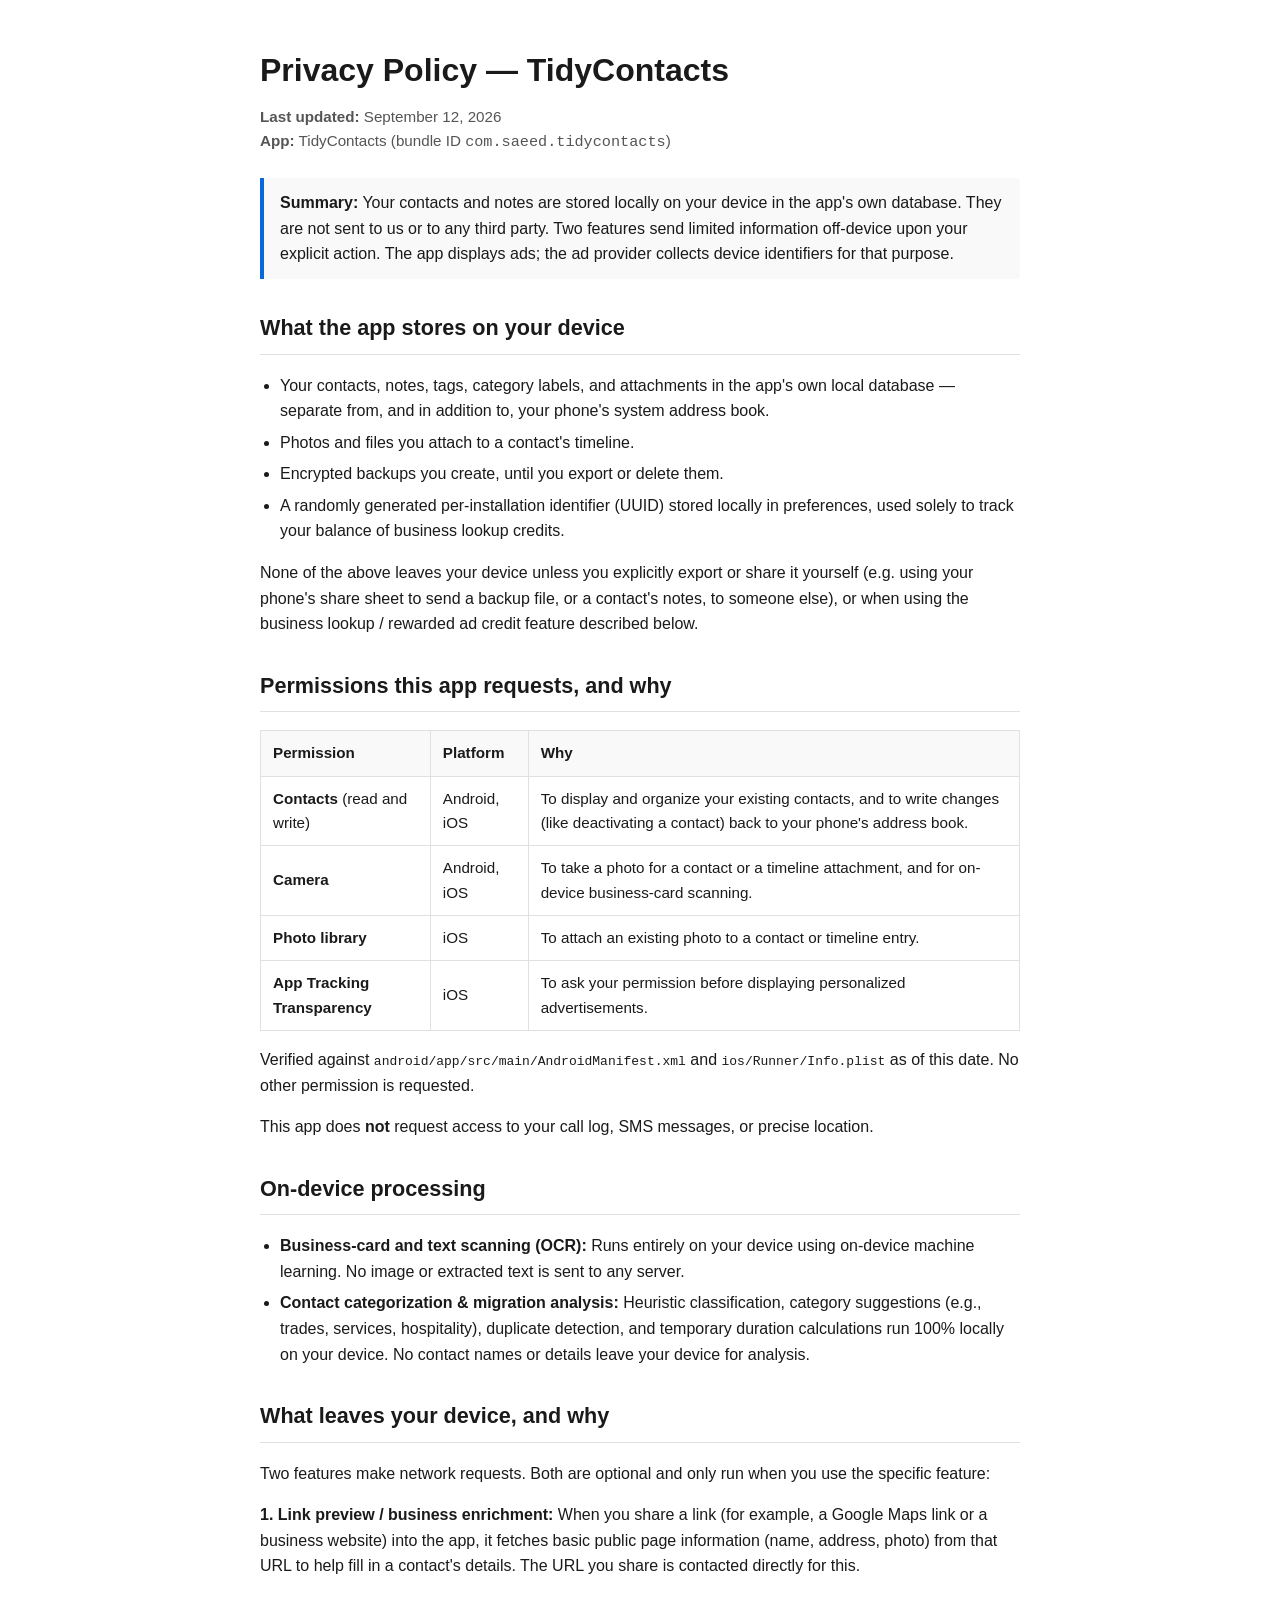
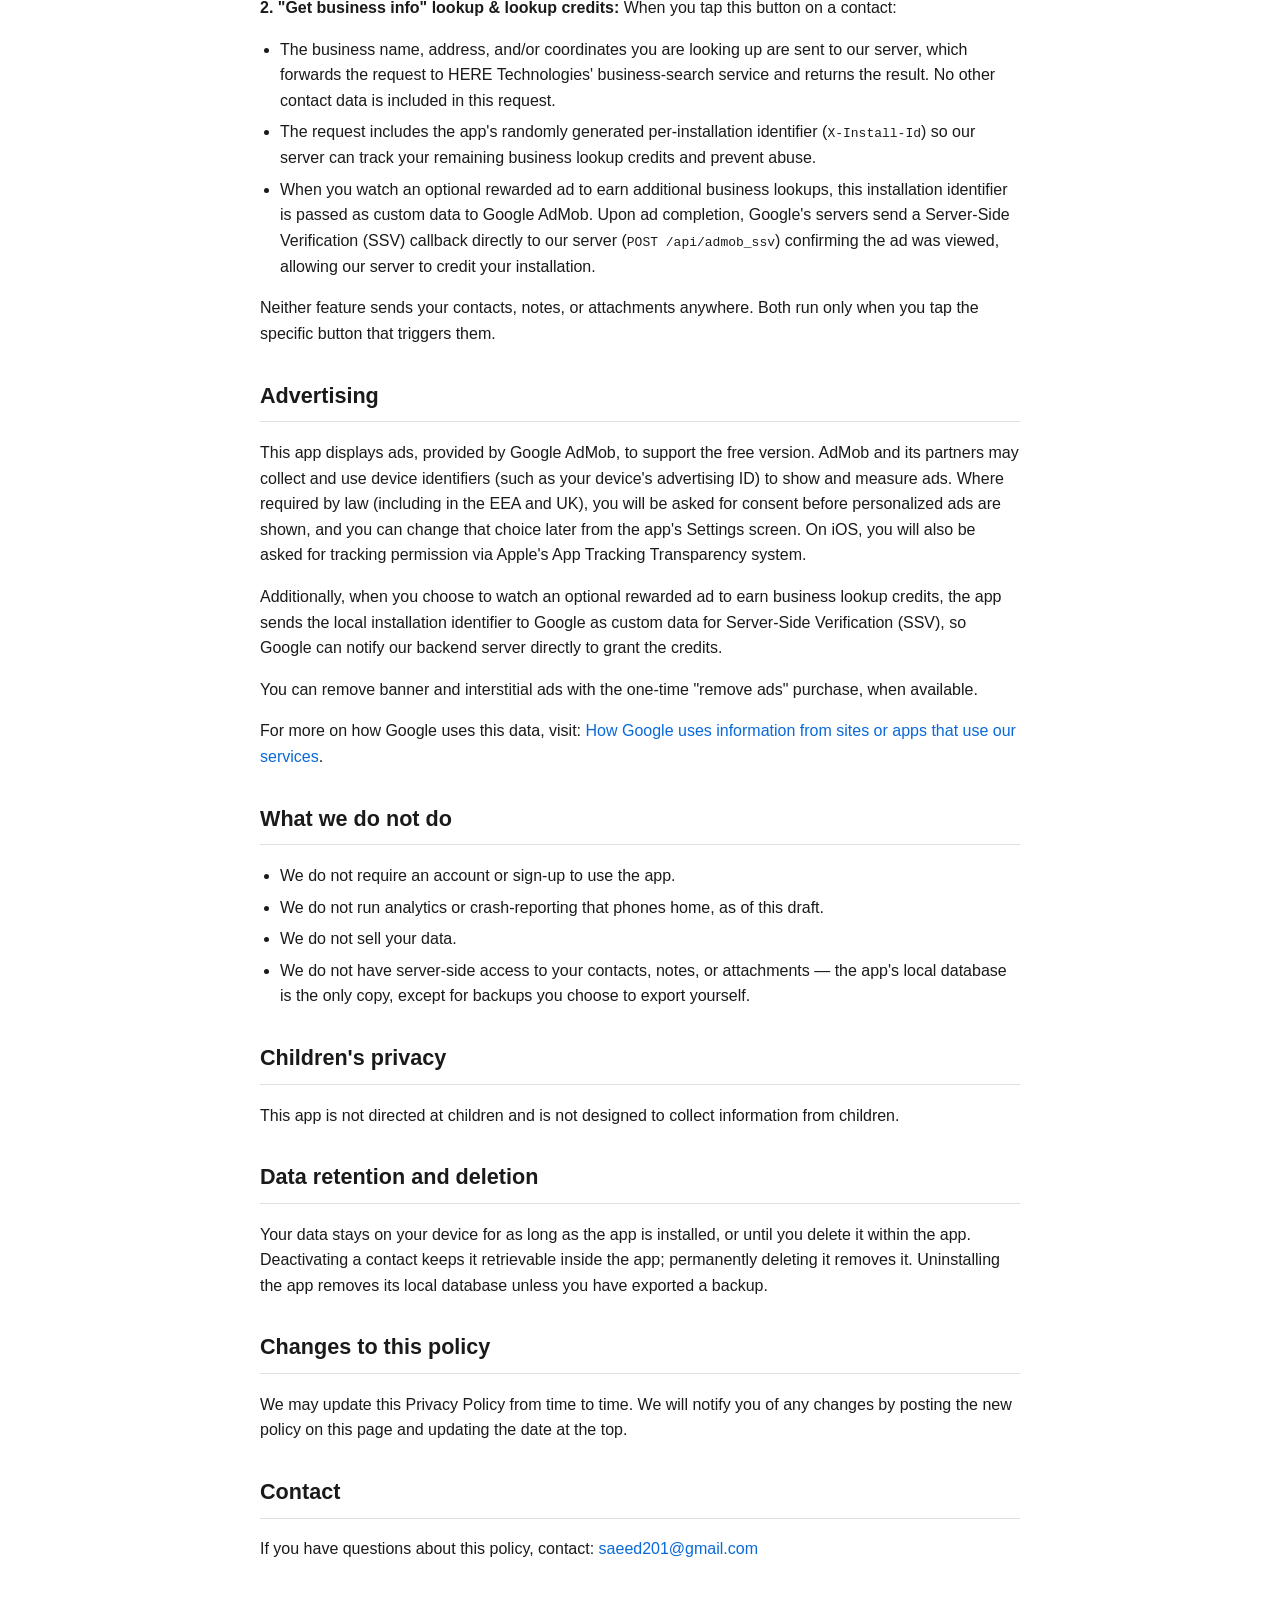
==== index.html @ 481393b2 "Add index.html with updated privacy policy (Sep 12, 2026)" ====
<!DOCTYPE html>
<html lang="en">
<head>
  <meta charset="UTF-8">
  <meta name="viewport" content="width=device-width, initial-scale=1.0">
  <title>Privacy Policy — TidyContacts</title>
  <style>
    :root {
      --bg: #ffffff;
      --text: #1a1a1a;
      --muted: #555555;
      --border: #e0e0e0;
      --card-bg: #f9f9f9;
      --link: #0969da;
    }
    @media (prefers-color-scheme: dark) {
      :root {
        --bg: #121212;
        --text: #e0e0e0;
        --muted: #aaaaaa;
        --border: #333333;
        --card-bg: #1c1c1c;
        --link: #58a6ff;
      }
    }
    body {
      font-family: -apple-system, BlinkMacSystemFont, "Segoe UI", Roboto, Helvetica, Arial, sans-serif;
      line-height: 1.6;
      color: var(--text);
      background-color: var(--bg);
      margin: 0;
      padding: 24px 16px;
    }
    .container {
      max-width: 760px;
      margin: 0 auto;
      padding-bottom: 48px;
    }
    h1 {
      font-size: 2rem;
      margin-bottom: 8px;
    }
    h2 {
      font-size: 1.35rem;
      margin-top: 32px;
      border-bottom: 1px solid var(--border);
      padding-bottom: 8px;
    }
    .meta {
      color: var(--muted);
      font-size: 0.95rem;
      margin-bottom: 24px;
    }
    table {
      width: 100%;
      border-collapse: collapse;
      margin: 16px 0;
    }
    th, td {
      border: 1px solid var(--border);
      padding: 10px 12px;
      text-align: left;
      font-size: 0.95rem;
    }
    th {
      background-color: var(--card-bg);
    }
    ul {
      padding-left: 20px;
    }
    li {
      margin-bottom: 6px;
    }
    a {
      color: var(--link);
      text-decoration: none;
    }
    a:hover {
      text-decoration: underline;
    }
    .highlight {
      background-color: var(--card-bg);
      border-left: 4px solid var(--link);
      padding: 12px 16px;
      margin: 16px 0;
      border-radius: 0 4px 4px 0;
    }
  </style>
</head>
<body>
  <div class="container">
    <h1>Privacy Policy — TidyContacts</h1>
    <div class="meta">
      <strong>Last updated:</strong> September 12, 2026<br>
      <strong>App:</strong> TidyContacts (bundle ID <code>com.saeed.tidycontacts</code>)
    </div>

    <div class="highlight">
      <strong>Summary:</strong> Your contacts and notes are stored locally on your device in the app's own database. They are not sent to us or to any third party. Two features send limited information off-device upon your explicit action. The app displays ads; the ad provider collects device identifiers for that purpose.
    </div>

    <h2>What the app stores on your device</h2>
    <ul>
      <li>Your contacts, notes, tags, category labels, and attachments in the app's own local database — separate from, and in addition to, your phone's system address book.</li>
      <li>Photos and files you attach to a contact's timeline.</li>
      <li>Encrypted backups you create, until you export or delete them.</li>
      <li>A randomly generated per-installation identifier (UUID) stored locally in preferences, used solely to track your balance of business lookup credits.</li>
    </ul>
    <p>None of the above leaves your device unless you explicitly export or share it yourself (e.g. using your phone's share sheet to send a backup file, or a contact's notes, to someone else), or when using the business lookup / rewarded ad credit feature described below.</p>

    <h2>Permissions this app requests, and why</h2>
    <table>
      <thead>
        <tr>
          <th>Permission</th>
          <th>Platform</th>
          <th>Why</th>
        </tr>
      </thead>
      <tbody>
        <tr>
          <td><strong>Contacts</strong> (read and write)</td>
          <td>Android, iOS</td>
          <td>To display and organize your existing contacts, and to write changes (like deactivating a contact) back to your phone's address book.</td>
        </tr>
        <tr>
          <td><strong>Camera</strong></td>
          <td>Android, iOS</td>
          <td>To take a photo for a contact or a timeline attachment, and for on-device business-card scanning.</td>
        </tr>
        <tr>
          <td><strong>Photo library</strong></td>
          <td>iOS</td>
          <td>To attach an existing photo to a contact or timeline entry.</td>
        </tr>
        <tr>
          <td><strong>App Tracking Transparency</strong></td>
          <td>iOS</td>
          <td>To ask your permission before displaying personalized advertisements.</td>
        </tr>
      </tbody>
    </table>
    <p>Verified against <code>android/app/src/main/AndroidManifest.xml</code> and <code>ios/Runner/Info.plist</code> as of this date. No other permission is requested.</p>
    <p>This app does <strong>not</strong> request access to your call log, SMS messages, or precise location.</p>

    <h2>On-device processing</h2>
    <ul>
      <li><strong>Business-card and text scanning (OCR):</strong> Runs entirely on your device using on-device machine learning. No image or extracted text is sent to any server.</li>
      <li><strong>Contact categorization & migration analysis:</strong> Heuristic classification, category suggestions (e.g., trades, services, hospitality), duplicate detection, and temporary duration calculations run 100% locally on your device. No contact names or details leave your device for analysis.</li>
    </ul>

    <h2>What leaves your device, and why</h2>
    <p>Two features make network requests. Both are optional and only run when you use the specific feature:</p>
    <p><strong>1. Link preview / business enrichment:</strong> When you share a link (for example, a Google Maps link or a business website) into the app, it fetches basic public page information (name, address, photo) from that URL to help fill in a contact's details. The URL you share is contacted directly for this.</p>
    <p><strong>2. "Get business info" lookup & lookup credits:</strong> When you tap this button on a contact:</p>
    <ul>
      <li>The business name, address, and/or coordinates you are looking up are sent to our server, which forwards the request to HERE Technologies' business-search service and returns the result. No other contact data is included in this request.</li>
      <li>The request includes the app's randomly generated per-installation identifier (<code>X-Install-Id</code>) so our server can track your remaining business lookup credits and prevent abuse.</li>
      <li>When you watch an optional rewarded ad to earn additional business lookups, this installation identifier is passed as custom data to Google AdMob. Upon ad completion, Google's servers send a Server-Side Verification (SSV) callback directly to our server (<code>POST /api/admob_ssv</code>) confirming the ad was viewed, allowing our server to credit your installation.</li>
    </ul>
    <p>Neither feature sends your contacts, notes, or attachments anywhere. Both run only when you tap the specific button that triggers them.</p>

    <h2>Advertising</h2>
    <p>This app displays ads, provided by Google AdMob, to support the free version. AdMob and its partners may collect and use device identifiers (such as your device's advertising ID) to show and measure ads. Where required by law (including in the EEA and UK), you will be asked for consent before personalized ads are shown, and you can change that choice later from the app's Settings screen. On iOS, you will also be asked for tracking permission via Apple's App Tracking Transparency system.</p>
    <p>Additionally, when you choose to watch an optional rewarded ad to earn business lookup credits, the app sends the local installation identifier to Google as custom data for Server-Side Verification (SSV), so Google can notify our backend server directly to grant the credits.</p>
    <p>You can remove banner and interstitial ads with the one-time "remove ads" purchase, when available.</p>
    <p>For more on how Google uses this data, visit: <a href="https://policies.google.com/technologies/partner-sites" target="_blank" rel="noopener">How Google uses information from sites or apps that use our services</a>.</p>

    <h2>What we do not do</h2>
    <ul>
      <li>We do not require an account or sign-up to use the app.</li>
      <li>We do not run analytics or crash-reporting that phones home, as of this draft.</li>
      <li>We do not sell your data.</li>
      <li>We do not have server-side access to your contacts, notes, or attachments — the app's local database is the only copy, except for backups you choose to export yourself.</li>
    </ul>

    <h2>Children's privacy</h2>
    <p>This app is not directed at children and is not designed to collect information from children.</p>

    <h2>Data retention and deletion</h2>
    <p>Your data stays on your device for as long as the app is installed, or until you delete it within the app. Deactivating a contact keeps it retrievable inside the app; permanently deleting it removes it. Uninstalling the app removes its local database unless you have exported a backup.</p>

    <h2>Changes to this policy</h2>
    <p>We may update this Privacy Policy from time to time. We will notify you of any changes by posting the new policy on this page and updating the date at the top.</p>

    <h2>Contact</h2>
    <p>If you have questions about this policy, contact: <a href="mailto:saeed201@gmail.com">saeed201@gmail.com</a></p>
  </div>
</body>
</html>
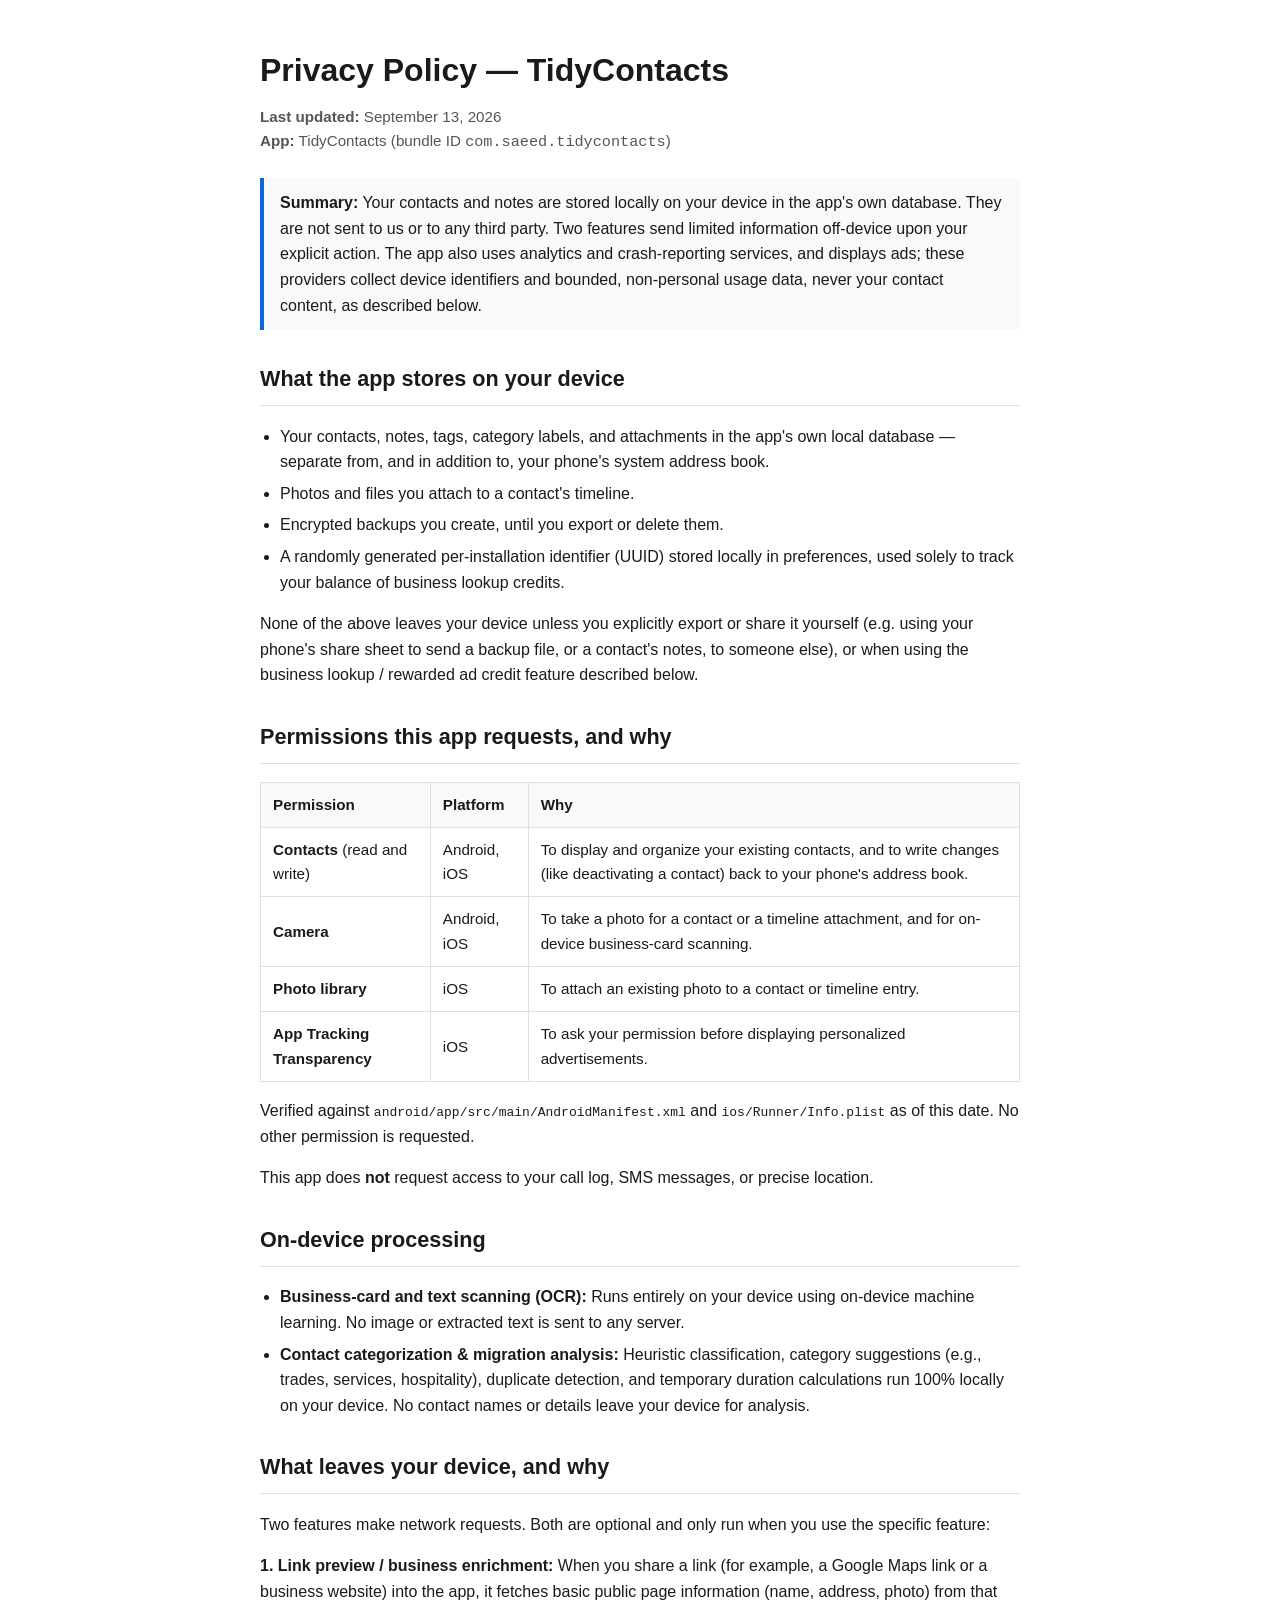
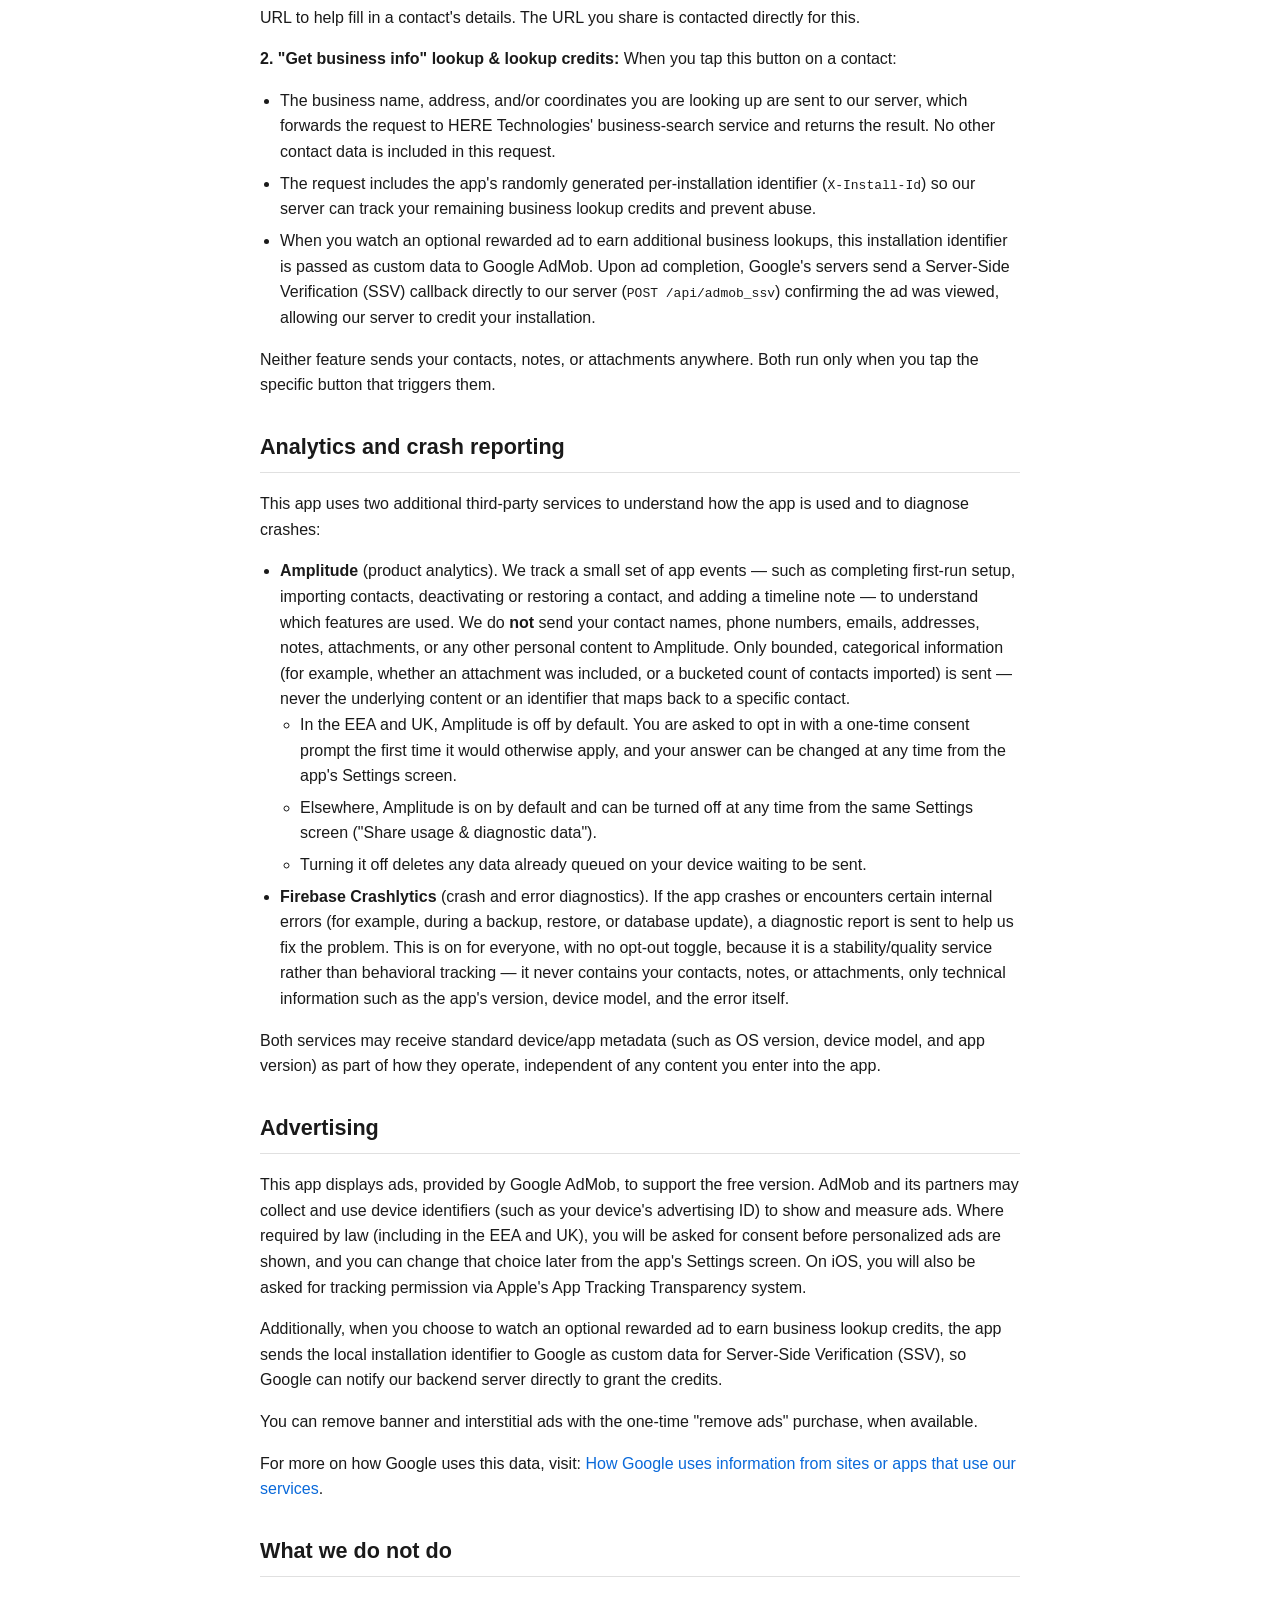
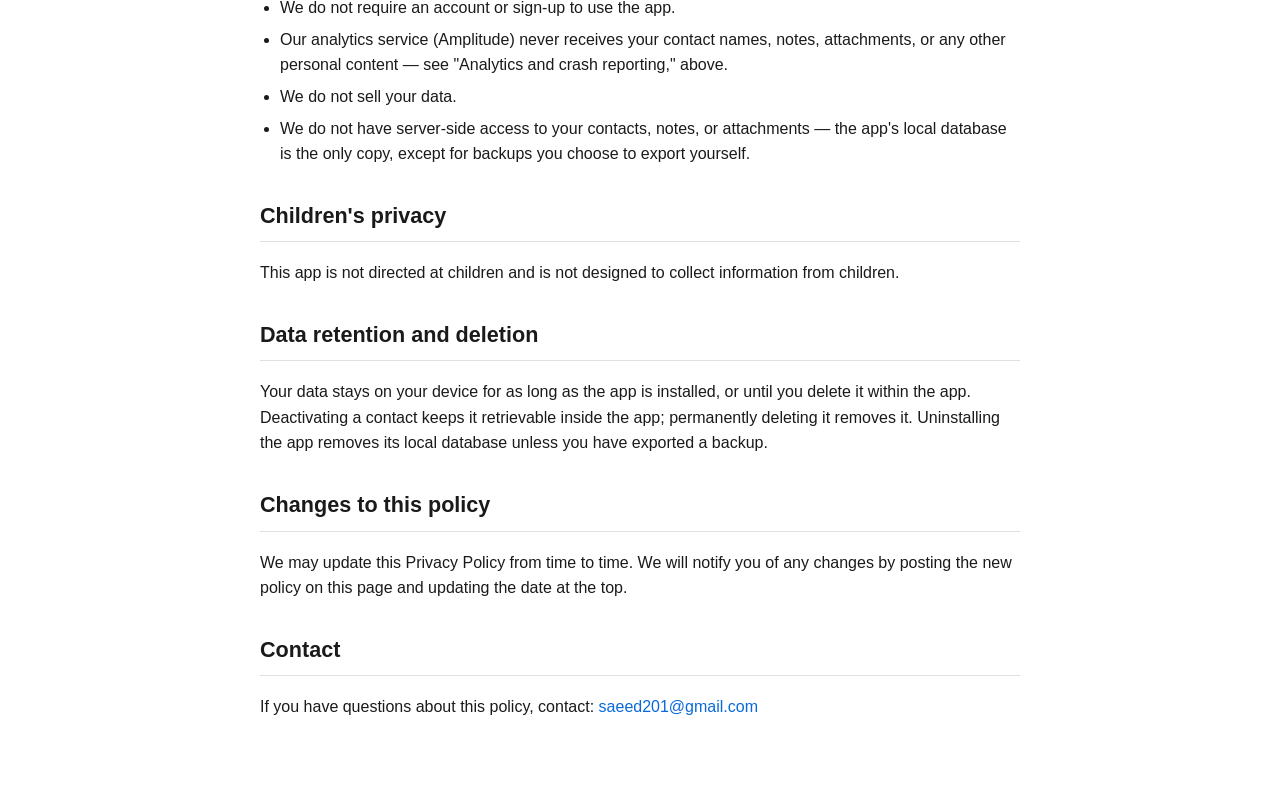
==== commit 8710ed46: "Sync privacy policy: add Amplitude + Firebase Crashlytics disclosure (Sep 13, 2026)" ====
--- a/index.html
+++ b/index.html
@@ -91,12 +91,12 @@
   <div class="container">
     <h1>Privacy Policy — TidyContacts</h1>
     <div class="meta">
-      <strong>Last updated:</strong> September 12, 2026<br>
+      <strong>Last updated:</strong> September 13, 2026<br>
       <strong>App:</strong> TidyContacts (bundle ID <code>com.saeed.tidycontacts</code>)
     </div>
 
     <div class="highlight">
-      <strong>Summary:</strong> Your contacts and notes are stored locally on your device in the app's own database. They are not sent to us or to any third party. Two features send limited information off-device upon your explicit action. The app displays ads; the ad provider collects device identifiers for that purpose.
+      <strong>Summary:</strong> Your contacts and notes are stored locally on your device in the app's own database. They are not sent to us or to any third party. Two features send limited information off-device upon your explicit action. The app also uses analytics and crash-reporting services, and displays ads; these providers collect device identifiers and bounded, non-personal usage data, never your contact content, as described below.
     </div>
 
     <h2>What the app stores on your device</h2>
@@ -159,6 +159,20 @@
       <li>When you watch an optional rewarded ad to earn additional business lookups, this installation identifier is passed as custom data to Google AdMob. Upon ad completion, Google's servers send a Server-Side Verification (SSV) callback directly to our server (<code>POST /api/admob_ssv</code>) confirming the ad was viewed, allowing our server to credit your installation.</li>
     </ul>
     <p>Neither feature sends your contacts, notes, or attachments anywhere. Both run only when you tap the specific button that triggers them.</p>
+
+    <h2>Analytics and crash reporting</h2>
+    <p>This app uses two additional third-party services to understand how the app is used and to diagnose crashes:</p>
+    <ul>
+      <li><strong>Amplitude</strong> (product analytics). We track a small set of app events — such as completing first-run setup, importing contacts, deactivating or restoring a contact, and adding a timeline note — to understand which features are used. We do <strong>not</strong> send your contact names, phone numbers, emails, addresses, notes, attachments, or any other personal content to Amplitude. Only bounded, categorical information (for example, whether an attachment was included, or a bucketed count of contacts imported) is sent — never the underlying content or an identifier that maps back to a specific contact.
+        <ul>
+          <li>In the EEA and UK, Amplitude is off by default. You are asked to opt in with a one-time consent prompt the first time it would otherwise apply, and your answer can be changed at any time from the app's Settings screen.</li>
+          <li>Elsewhere, Amplitude is on by default and can be turned off at any time from the same Settings screen ("Share usage &amp; diagnostic data").</li>
+          <li>Turning it off deletes any data already queued on your device waiting to be sent.</li>
+        </ul>
+      </li>
+      <li><strong>Firebase Crashlytics</strong> (crash and error diagnostics). If the app crashes or encounters certain internal errors (for example, during a backup, restore, or database update), a diagnostic report is sent to help us fix the problem. This is on for everyone, with no opt-out toggle, because it is a stability/quality service rather than behavioral tracking — it never contains your contacts, notes, or attachments, only technical information such as the app's version, device model, and the error itself.</li>
+    </ul>
+    <p>Both services may receive standard device/app metadata (such as OS version, device model, and app version) as part of how they operate, independent of any content you enter into the app.</p>
 
     <h2>Advertising</h2>
     <p>This app displays ads, provided by Google AdMob, to support the free version. AdMob and its partners may collect and use device identifiers (such as your device's advertising ID) to show and measure ads. Where required by law (including in the EEA and UK), you will be asked for consent before personalized ads are shown, and you can change that choice later from the app's Settings screen. On iOS, you will also be asked for tracking permission via Apple's App Tracking Transparency system.</p>
@@ -169,7 +183,7 @@
     <h2>What we do not do</h2>
     <ul>
       <li>We do not require an account or sign-up to use the app.</li>
-      <li>We do not run analytics or crash-reporting that phones home, as of this draft.</li>
+      <li>Our analytics service (Amplitude) never receives your contact names, notes, attachments, or any other personal content — see "Analytics and crash reporting," above.</li>
       <li>We do not sell your data.</li>
       <li>We do not have server-side access to your contacts, notes, or attachments — the app's local database is the only copy, except for backups you choose to export yourself.</li>
     </ul>
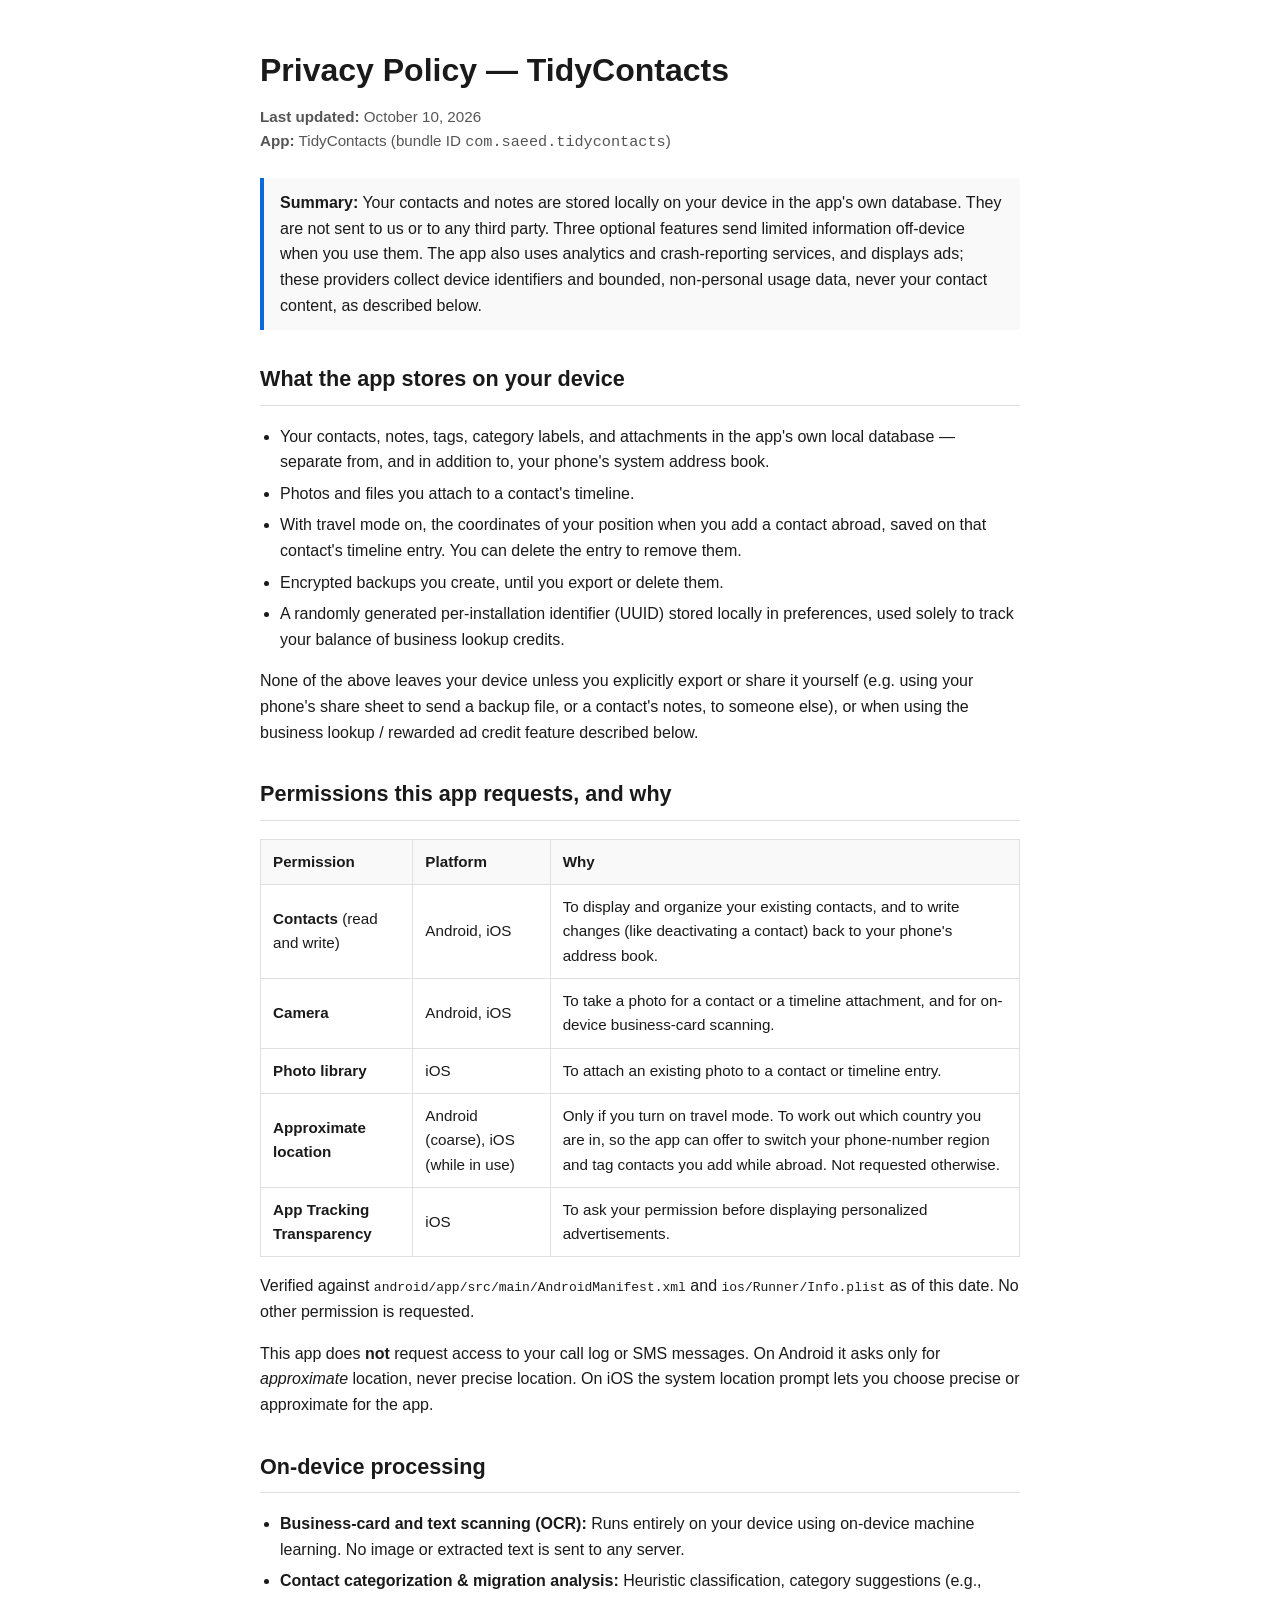
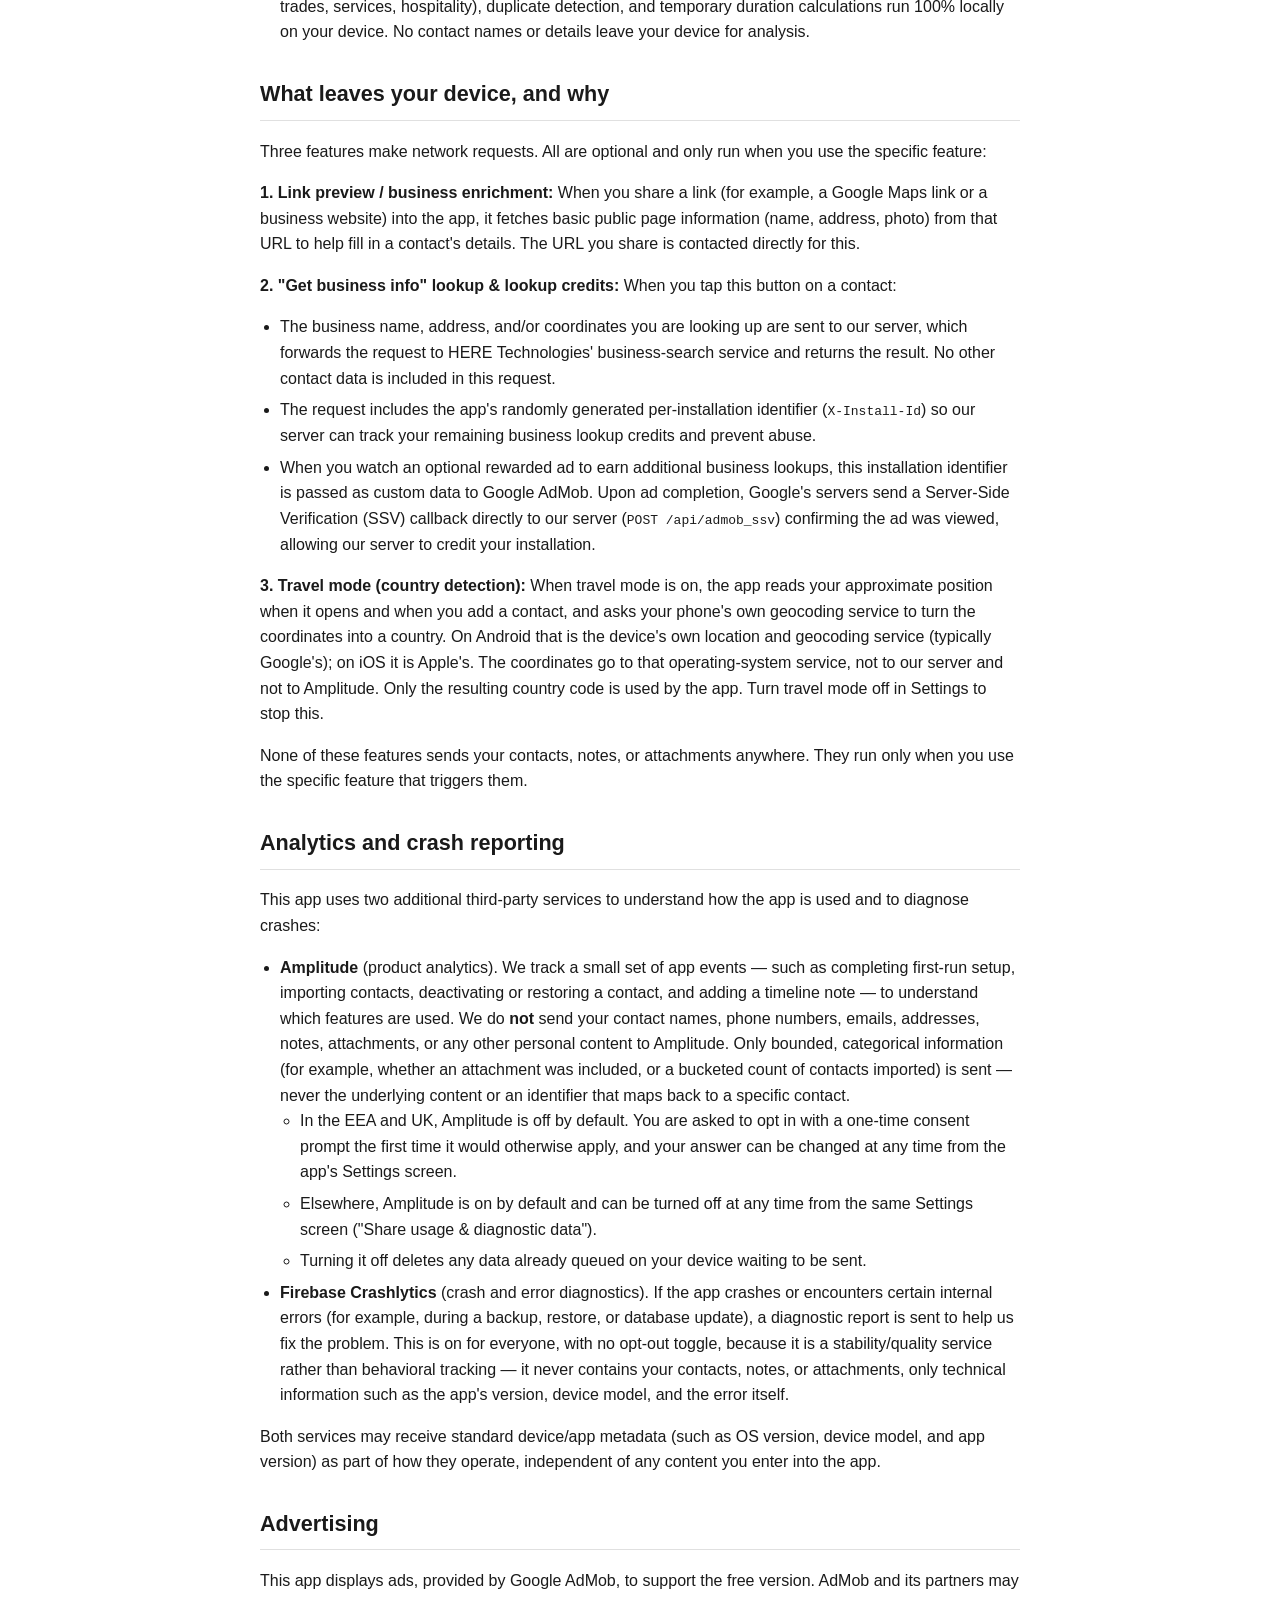
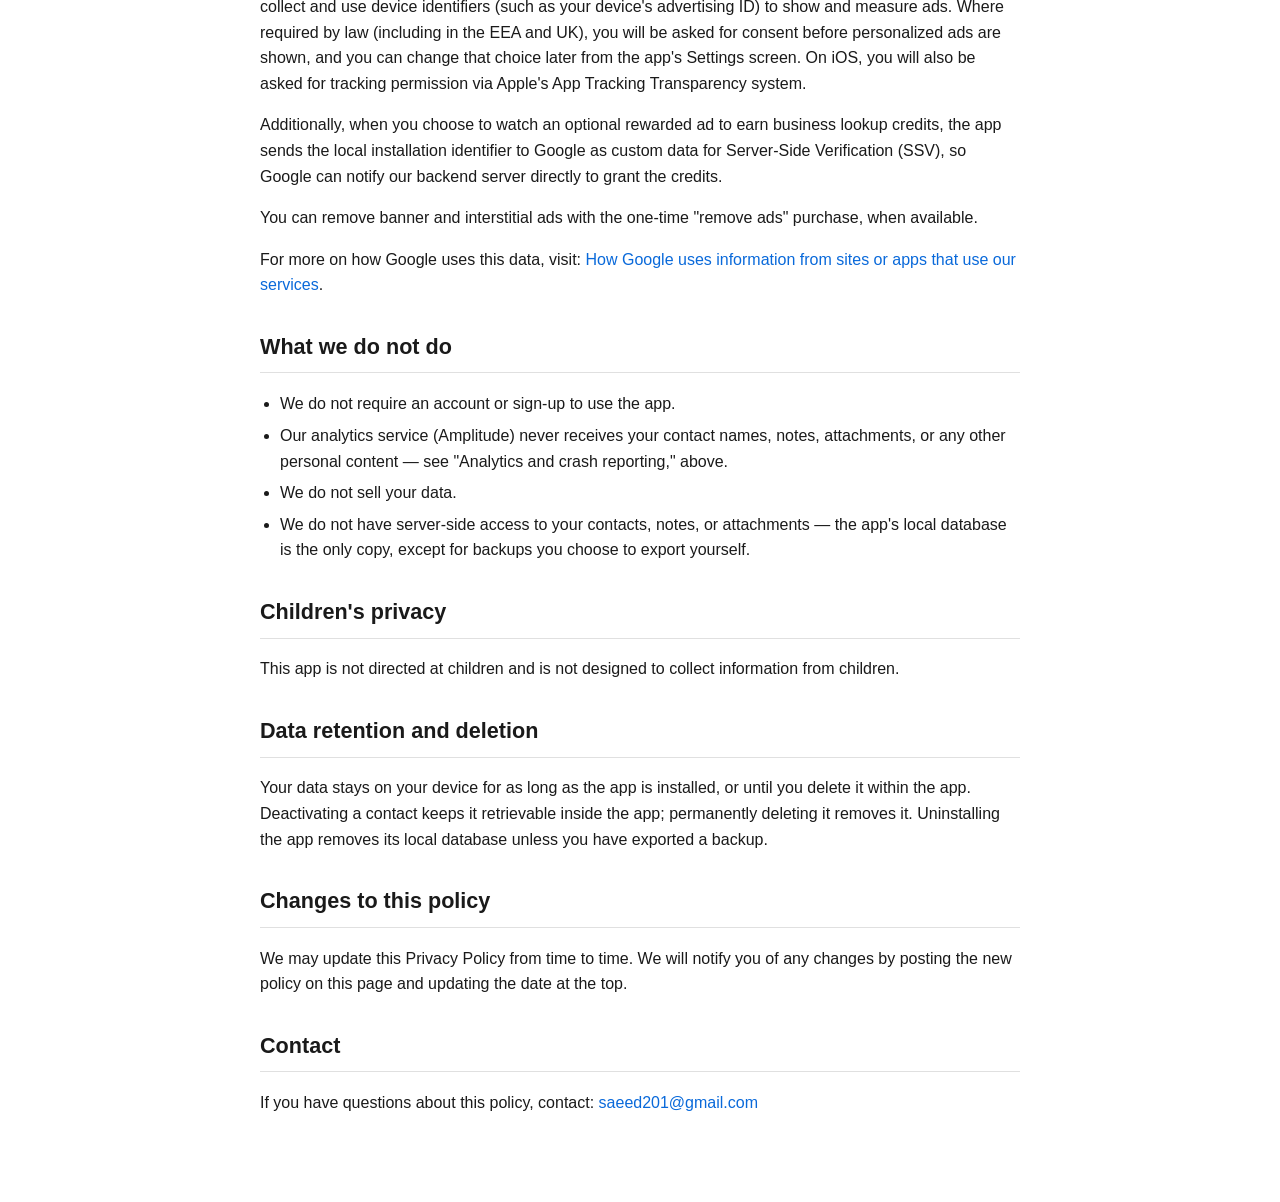
==== commit a1c6fc2c: "Sync privacy policy: approximate location and OS geocoding for travel mode (Oct 10, 2026) Co-Authore" ====
--- a/index.html
+++ b/index.html
@@ -91,18 +91,19 @@
   <div class="container">
     <h1>Privacy Policy — TidyContacts</h1>
     <div class="meta">
-      <strong>Last updated:</strong> September 13, 2026<br>
+      <strong>Last updated:</strong> October 10, 2026<br>
       <strong>App:</strong> TidyContacts (bundle ID <code>com.saeed.tidycontacts</code>)
     </div>
 
     <div class="highlight">
-      <strong>Summary:</strong> Your contacts and notes are stored locally on your device in the app's own database. They are not sent to us or to any third party. Two features send limited information off-device upon your explicit action. The app also uses analytics and crash-reporting services, and displays ads; these providers collect device identifiers and bounded, non-personal usage data, never your contact content, as described below.
+      <strong>Summary:</strong> Your contacts and notes are stored locally on your device in the app's own database. They are not sent to us or to any third party. Three optional features send limited information off-device when you use them. The app also uses analytics and crash-reporting services, and displays ads; these providers collect device identifiers and bounded, non-personal usage data, never your contact content, as described below.
     </div>
 
     <h2>What the app stores on your device</h2>
     <ul>
       <li>Your contacts, notes, tags, category labels, and attachments in the app's own local database — separate from, and in addition to, your phone's system address book.</li>
       <li>Photos and files you attach to a contact's timeline.</li>
+      <li>With travel mode on, the coordinates of your position when you add a contact abroad, saved on that contact's timeline entry. You can delete the entry to remove them.</li>
       <li>Encrypted backups you create, until you export or delete them.</li>
       <li>A randomly generated per-installation identifier (UUID) stored locally in preferences, used solely to track your balance of business lookup credits.</li>
     </ul>
@@ -134,6 +135,11 @@
           <td>To attach an existing photo to a contact or timeline entry.</td>
         </tr>
         <tr>
+          <td><strong>Approximate location</strong></td>
+          <td>Android (coarse), iOS (while in use)</td>
+          <td>Only if you turn on travel mode. To work out which country you are in, so the app can offer to switch your phone-number region and tag contacts you add while abroad. Not requested otherwise.</td>
+        </tr>
+        <tr>
           <td><strong>App Tracking Transparency</strong></td>
           <td>iOS</td>
           <td>To ask your permission before displaying personalized advertisements.</td>
@@ -141,7 +147,7 @@
       </tbody>
     </table>
     <p>Verified against <code>android/app/src/main/AndroidManifest.xml</code> and <code>ios/Runner/Info.plist</code> as of this date. No other permission is requested.</p>
-    <p>This app does <strong>not</strong> request access to your call log, SMS messages, or precise location.</p>
+    <p>This app does <strong>not</strong> request access to your call log or SMS messages. On Android it asks only for <em>approximate</em> location, never precise location. On iOS the system location prompt lets you choose precise or approximate for the app.</p>
 
     <h2>On-device processing</h2>
     <ul>
@@ -150,7 +156,7 @@
     </ul>
 
     <h2>What leaves your device, and why</h2>
-    <p>Two features make network requests. Both are optional and only run when you use the specific feature:</p>
+    <p>Three features make network requests. All are optional and only run when you use the specific feature:</p>
     <p><strong>1. Link preview / business enrichment:</strong> When you share a link (for example, a Google Maps link or a business website) into the app, it fetches basic public page information (name, address, photo) from that URL to help fill in a contact's details. The URL you share is contacted directly for this.</p>
     <p><strong>2. "Get business info" lookup & lookup credits:</strong> When you tap this button on a contact:</p>
     <ul>
@@ -158,7 +164,8 @@
       <li>The request includes the app's randomly generated per-installation identifier (<code>X-Install-Id</code>) so our server can track your remaining business lookup credits and prevent abuse.</li>
       <li>When you watch an optional rewarded ad to earn additional business lookups, this installation identifier is passed as custom data to Google AdMob. Upon ad completion, Google's servers send a Server-Side Verification (SSV) callback directly to our server (<code>POST /api/admob_ssv</code>) confirming the ad was viewed, allowing our server to credit your installation.</li>
     </ul>
-    <p>Neither feature sends your contacts, notes, or attachments anywhere. Both run only when you tap the specific button that triggers them.</p>
+    <p><strong>3. Travel mode (country detection):</strong> When travel mode is on, the app reads your approximate position when it opens and when you add a contact, and asks your phone's own geocoding service to turn the coordinates into a country. On Android that is the device's own location and geocoding service (typically Google's); on iOS it is Apple's. The coordinates go to that operating-system service, not to our server and not to Amplitude. Only the resulting country code is used by the app. Turn travel mode off in Settings to stop this.</p>
+    <p>None of these features sends your contacts, notes, or attachments anywhere. They run only when you use the specific feature that triggers them.</p>
 
     <h2>Analytics and crash reporting</h2>
     <p>This app uses two additional third-party services to understand how the app is used and to diagnose crashes:</p>
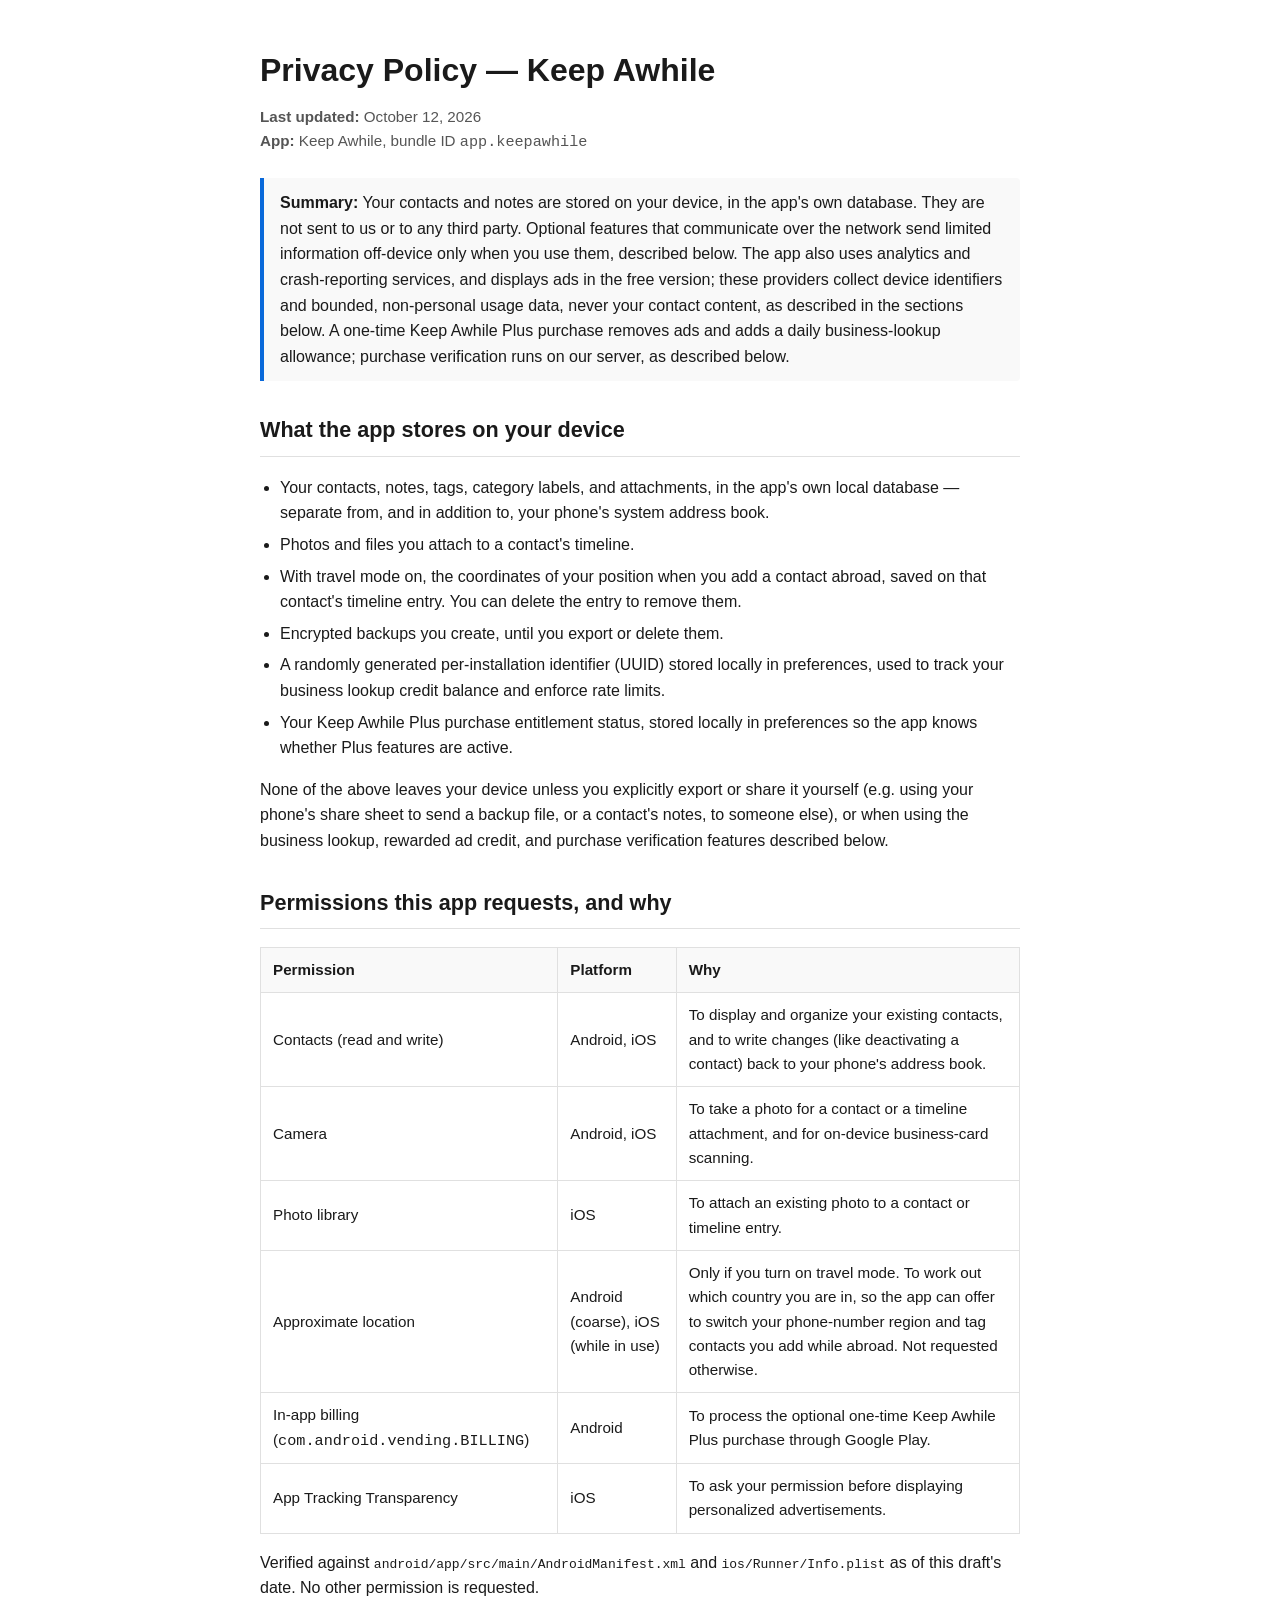
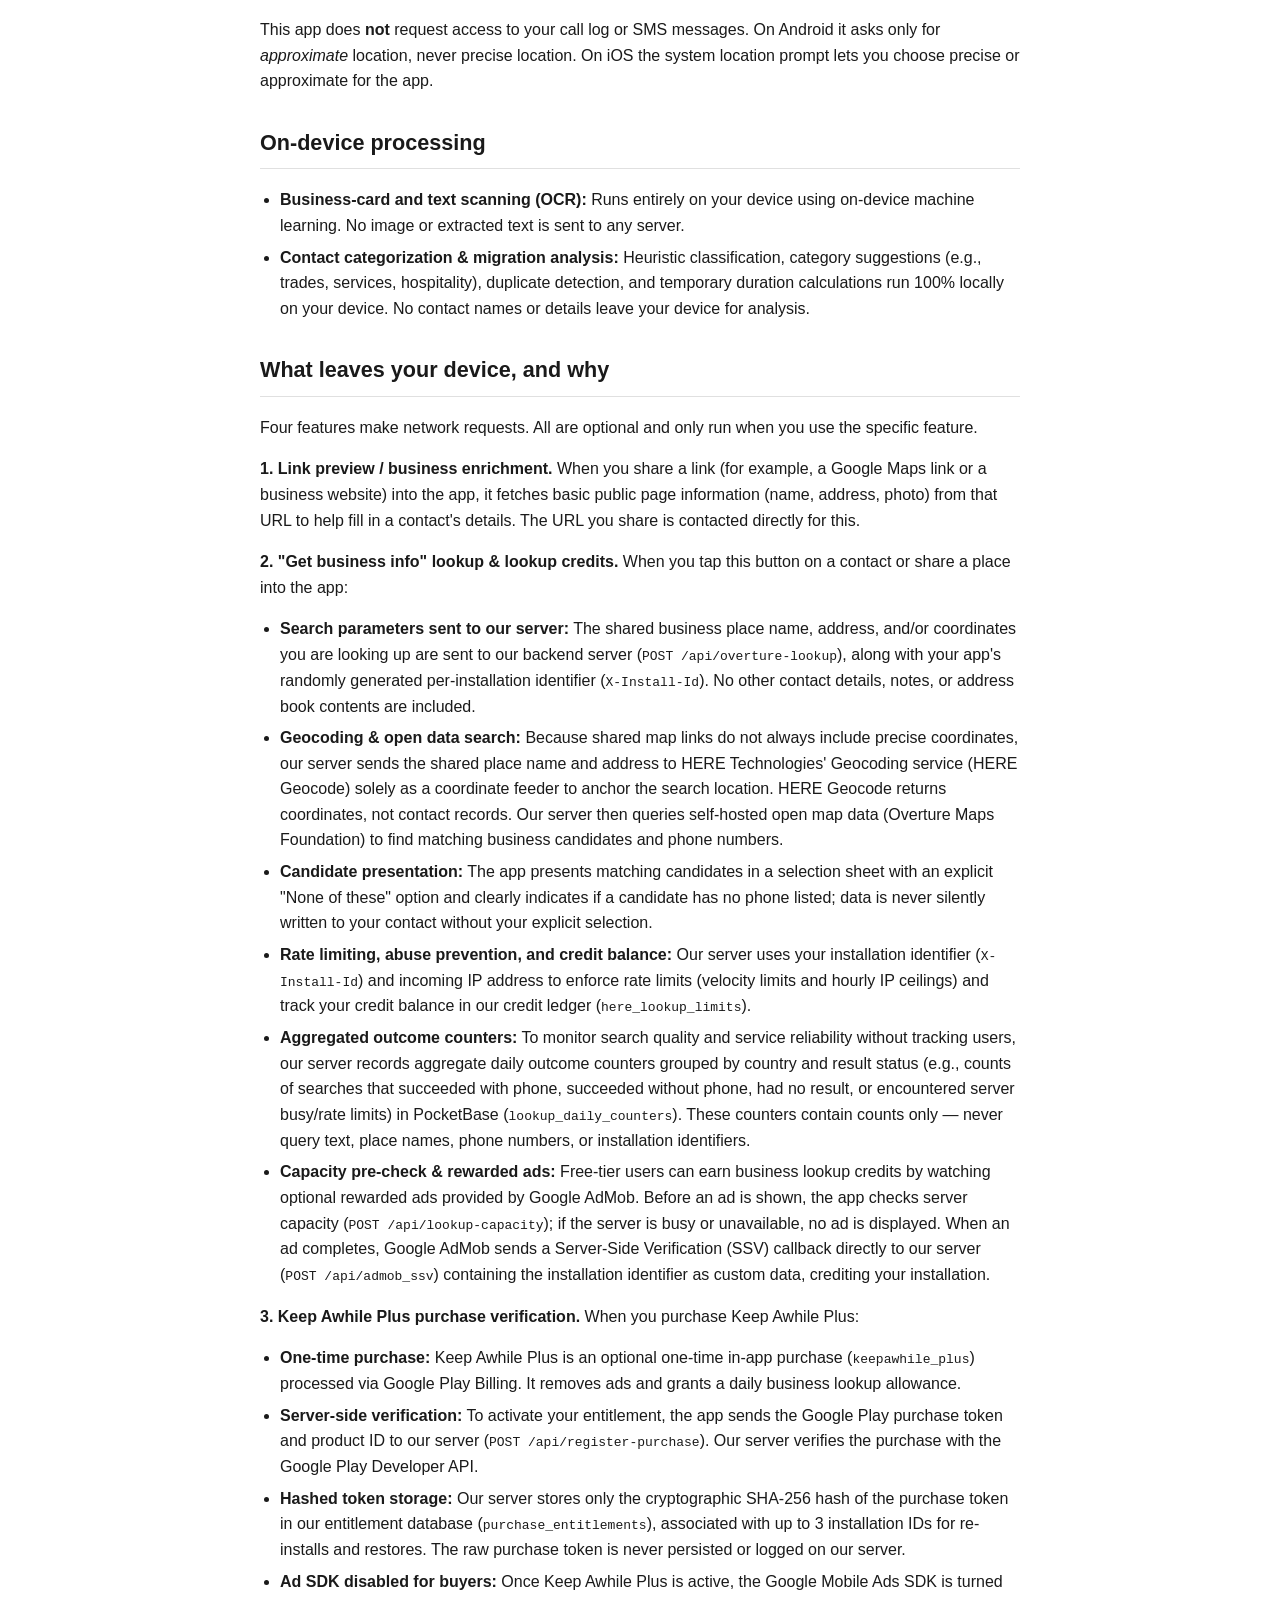
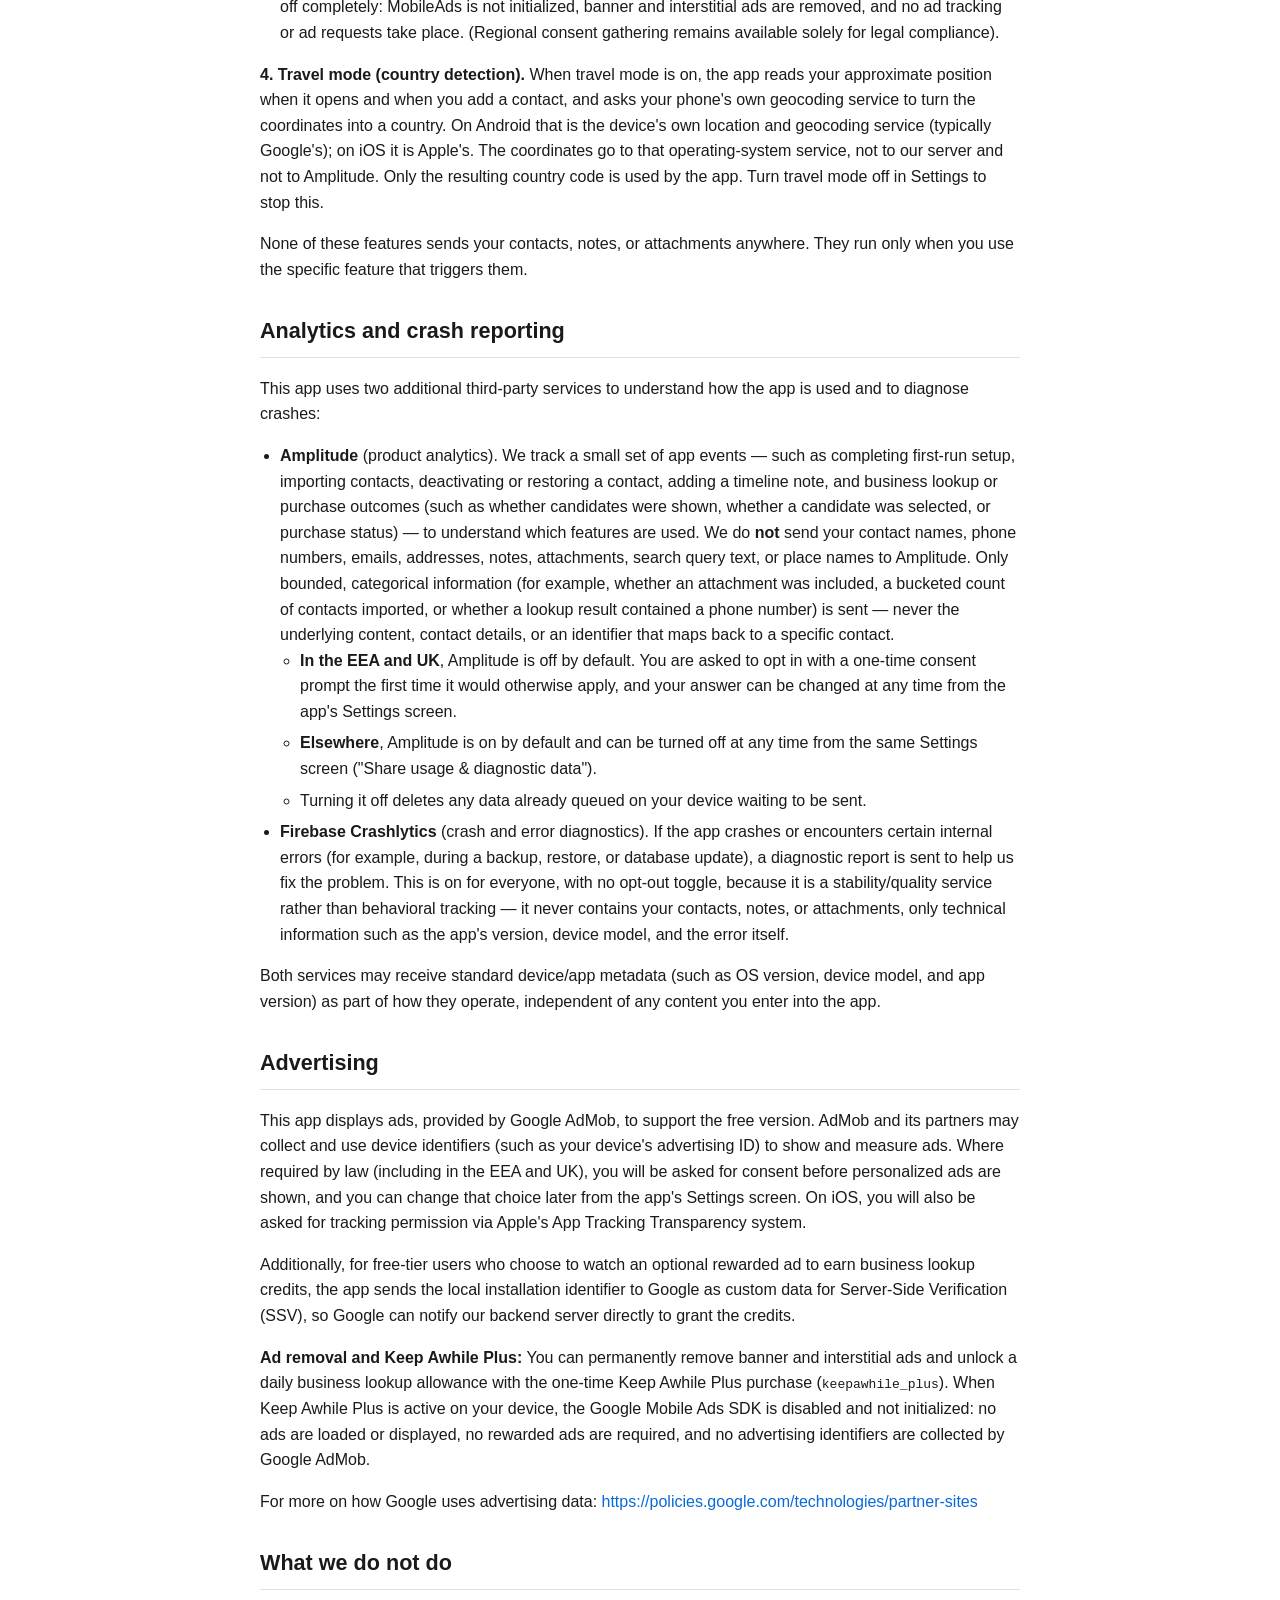
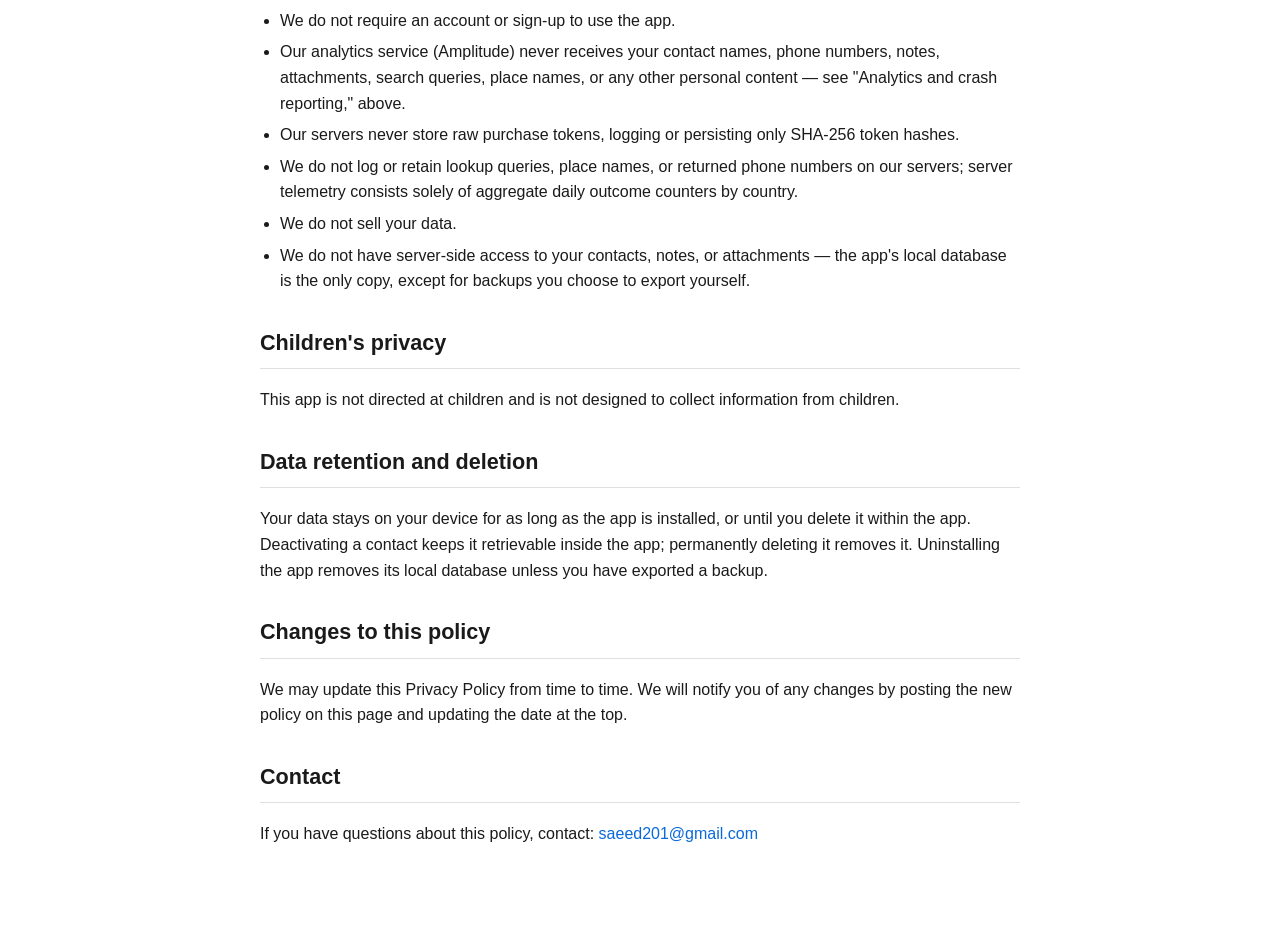
==== commit 6b57e514: "Publish Keep Awhile privacy policy and Terms of Service Co-Authored-By: Claude Sonnet 5.5 <noreply@a" ====
--- a/index.html
+++ b/index.html
@@ -3,7 +3,7 @@
 <head>
   <meta charset="UTF-8">
   <meta name="viewport" content="width=device-width, initial-scale=1.0">
-  <title>Privacy Policy — TidyContacts</title>
+  <title>Privacy Policy — Keep Awhile</title>
   <style>
     :root {
       --bg: #ffffff;
@@ -89,123 +89,119 @@
 </head>
 <body>
   <div class="container">
-    <h1>Privacy Policy — TidyContacts</h1>
-    <div class="meta">
-      <strong>Last updated:</strong> October 10, 2026<br>
-      <strong>App:</strong> TidyContacts (bundle ID <code>com.saeed.tidycontacts</code>)
-    </div>
+<h1>Privacy Policy — Keep Awhile</h1>
+<div class="meta">
+<strong>Last updated:</strong> October 12, 2026<br>
+<strong>App:</strong> Keep Awhile, bundle ID <code>app.keepawhile</code>
+</div>
 
-    <div class="highlight">
-      <strong>Summary:</strong> Your contacts and notes are stored locally on your device in the app's own database. They are not sent to us or to any third party. Three optional features send limited information off-device when you use them. The app also uses analytics and crash-reporting services, and displays ads; these providers collect device identifiers and bounded, non-personal usage data, never your contact content, as described below.
-    </div>
-
-    <h2>What the app stores on your device</h2>
-    <ul>
-      <li>Your contacts, notes, tags, category labels, and attachments in the app's own local database — separate from, and in addition to, your phone's system address book.</li>
-      <li>Photos and files you attach to a contact's timeline.</li>
-      <li>With travel mode on, the coordinates of your position when you add a contact abroad, saved on that contact's timeline entry. You can delete the entry to remove them.</li>
-      <li>Encrypted backups you create, until you export or delete them.</li>
-      <li>A randomly generated per-installation identifier (UUID) stored locally in preferences, used solely to track your balance of business lookup credits.</li>
-    </ul>
-    <p>None of the above leaves your device unless you explicitly export or share it yourself (e.g. using your phone's share sheet to send a backup file, or a contact's notes, to someone else), or when using the business lookup / rewarded ad credit feature described below.</p>
-
-    <h2>Permissions this app requests, and why</h2>
-    <table>
-      <thead>
-        <tr>
-          <th>Permission</th>
-          <th>Platform</th>
-          <th>Why</th>
-        </tr>
-      </thead>
-      <tbody>
-        <tr>
-          <td><strong>Contacts</strong> (read and write)</td>
-          <td>Android, iOS</td>
-          <td>To display and organize your existing contacts, and to write changes (like deactivating a contact) back to your phone's address book.</td>
-        </tr>
-        <tr>
-          <td><strong>Camera</strong></td>
-          <td>Android, iOS</td>
-          <td>To take a photo for a contact or a timeline attachment, and for on-device business-card scanning.</td>
-        </tr>
-        <tr>
-          <td><strong>Photo library</strong></td>
-          <td>iOS</td>
-          <td>To attach an existing photo to a contact or timeline entry.</td>
-        </tr>
-        <tr>
-          <td><strong>Approximate location</strong></td>
-          <td>Android (coarse), iOS (while in use)</td>
-          <td>Only if you turn on travel mode. To work out which country you are in, so the app can offer to switch your phone-number region and tag contacts you add while abroad. Not requested otherwise.</td>
-        </tr>
-        <tr>
-          <td><strong>App Tracking Transparency</strong></td>
-          <td>iOS</td>
-          <td>To ask your permission before displaying personalized advertisements.</td>
-        </tr>
-      </tbody>
-    </table>
-    <p>Verified against <code>android/app/src/main/AndroidManifest.xml</code> and <code>ios/Runner/Info.plist</code> as of this date. No other permission is requested.</p>
-    <p>This app does <strong>not</strong> request access to your call log or SMS messages. On Android it asks only for <em>approximate</em> location, never precise location. On iOS the system location prompt lets you choose precise or approximate for the app.</p>
-
-    <h2>On-device processing</h2>
-    <ul>
-      <li><strong>Business-card and text scanning (OCR):</strong> Runs entirely on your device using on-device machine learning. No image or extracted text is sent to any server.</li>
-      <li><strong>Contact categorization & migration analysis:</strong> Heuristic classification, category suggestions (e.g., trades, services, hospitality), duplicate detection, and temporary duration calculations run 100% locally on your device. No contact names or details leave your device for analysis.</li>
-    </ul>
-
-    <h2>What leaves your device, and why</h2>
-    <p>Three features make network requests. All are optional and only run when you use the specific feature:</p>
-    <p><strong>1. Link preview / business enrichment:</strong> When you share a link (for example, a Google Maps link or a business website) into the app, it fetches basic public page information (name, address, photo) from that URL to help fill in a contact's details. The URL you share is contacted directly for this.</p>
-    <p><strong>2. "Get business info" lookup & lookup credits:</strong> When you tap this button on a contact:</p>
-    <ul>
-      <li>The business name, address, and/or coordinates you are looking up are sent to our server, which forwards the request to HERE Technologies' business-search service and returns the result. No other contact data is included in this request.</li>
-      <li>The request includes the app's randomly generated per-installation identifier (<code>X-Install-Id</code>) so our server can track your remaining business lookup credits and prevent abuse.</li>
-      <li>When you watch an optional rewarded ad to earn additional business lookups, this installation identifier is passed as custom data to Google AdMob. Upon ad completion, Google's servers send a Server-Side Verification (SSV) callback directly to our server (<code>POST /api/admob_ssv</code>) confirming the ad was viewed, allowing our server to credit your installation.</li>
-    </ul>
-    <p><strong>3. Travel mode (country detection):</strong> When travel mode is on, the app reads your approximate position when it opens and when you add a contact, and asks your phone's own geocoding service to turn the coordinates into a country. On Android that is the device's own location and geocoding service (typically Google's); on iOS it is Apple's. The coordinates go to that operating-system service, not to our server and not to Amplitude. Only the resulting country code is used by the app. Turn travel mode off in Settings to stop this.</p>
-    <p>None of these features sends your contacts, notes, or attachments anywhere. They run only when you use the specific feature that triggers them.</p>
-
-    <h2>Analytics and crash reporting</h2>
-    <p>This app uses two additional third-party services to understand how the app is used and to diagnose crashes:</p>
-    <ul>
-      <li><strong>Amplitude</strong> (product analytics). We track a small set of app events — such as completing first-run setup, importing contacts, deactivating or restoring a contact, and adding a timeline note — to understand which features are used. We do <strong>not</strong> send your contact names, phone numbers, emails, addresses, notes, attachments, or any other personal content to Amplitude. Only bounded, categorical information (for example, whether an attachment was included, or a bucketed count of contacts imported) is sent — never the underlying content or an identifier that maps back to a specific contact.
-        <ul>
-          <li>In the EEA and UK, Amplitude is off by default. You are asked to opt in with a one-time consent prompt the first time it would otherwise apply, and your answer can be changed at any time from the app's Settings screen.</li>
-          <li>Elsewhere, Amplitude is on by default and can be turned off at any time from the same Settings screen ("Share usage &amp; diagnostic data").</li>
-          <li>Turning it off deletes any data already queued on your device waiting to be sent.</li>
-        </ul>
-      </li>
-      <li><strong>Firebase Crashlytics</strong> (crash and error diagnostics). If the app crashes or encounters certain internal errors (for example, during a backup, restore, or database update), a diagnostic report is sent to help us fix the problem. This is on for everyone, with no opt-out toggle, because it is a stability/quality service rather than behavioral tracking — it never contains your contacts, notes, or attachments, only technical information such as the app's version, device model, and the error itself.</li>
-    </ul>
-    <p>Both services may receive standard device/app metadata (such as OS version, device model, and app version) as part of how they operate, independent of any content you enter into the app.</p>
-
-    <h2>Advertising</h2>
-    <p>This app displays ads, provided by Google AdMob, to support the free version. AdMob and its partners may collect and use device identifiers (such as your device's advertising ID) to show and measure ads. Where required by law (including in the EEA and UK), you will be asked for consent before personalized ads are shown, and you can change that choice later from the app's Settings screen. On iOS, you will also be asked for tracking permission via Apple's App Tracking Transparency system.</p>
-    <p>Additionally, when you choose to watch an optional rewarded ad to earn business lookup credits, the app sends the local installation identifier to Google as custom data for Server-Side Verification (SSV), so Google can notify our backend server directly to grant the credits.</p>
-    <p>You can remove banner and interstitial ads with the one-time "remove ads" purchase, when available.</p>
-    <p>For more on how Google uses this data, visit: <a href="https://policies.google.com/technologies/partner-sites" target="_blank" rel="noopener">How Google uses information from sites or apps that use our services</a>.</p>
-
-    <h2>What we do not do</h2>
-    <ul>
-      <li>We do not require an account or sign-up to use the app.</li>
-      <li>Our analytics service (Amplitude) never receives your contact names, notes, attachments, or any other personal content — see "Analytics and crash reporting," above.</li>
-      <li>We do not sell your data.</li>
-      <li>We do not have server-side access to your contacts, notes, or attachments — the app's local database is the only copy, except for backups you choose to export yourself.</li>
-    </ul>
-
-    <h2>Children's privacy</h2>
-    <p>This app is not directed at children and is not designed to collect information from children.</p>
-
-    <h2>Data retention and deletion</h2>
-    <p>Your data stays on your device for as long as the app is installed, or until you delete it within the app. Deactivating a contact keeps it retrievable inside the app; permanently deleting it removes it. Uninstalling the app removes its local database unless you have exported a backup.</p>
-
-    <h2>Changes to this policy</h2>
-    <p>We may update this Privacy Policy from time to time. We will notify you of any changes by posting the new policy on this page and updating the date at the top.</p>
-
-    <h2>Contact</h2>
-    <p>If you have questions about this policy, contact: <a href="mailto:saeed201@gmail.com">saeed201@gmail.com</a></p>
-  </div>
+<div class="highlight"><strong>Summary:</strong> Your contacts and notes are stored on your device, in the app's own database. They are not sent to us or to any third party. Optional features that communicate over the network send limited information off-device only when you use them, described below. The app also uses analytics and crash-reporting services, and displays ads in the free version; these providers collect device identifiers and bounded, non-personal usage data, never your contact content, as described in the sections below. A one-time Keep Awhile Plus purchase removes ads and adds a daily business-lookup allowance; purchase verification runs on our server, as described below.</div>
+<h2>What the app stores on your device</h2>
+<ul>
+<li>Your contacts, notes, tags, category labels, and attachments, in the app's own local database — separate from, and in addition to, your phone's system address book.
+</li>
+<li>Photos and files you attach to a contact's timeline.
+</li>
+<li>With travel mode on, the coordinates of your position when you add a contact abroad, saved on that contact's timeline entry. You can delete the entry to remove them.
+</li>
+<li>Encrypted backups you create, until you export or delete them.
+</li>
+<li>A randomly generated per-installation identifier (UUID) stored locally in preferences, used to track your business lookup credit balance and enforce rate limits.
+</li>
+<li>Your Keep Awhile Plus purchase entitlement status, stored locally in preferences so the app knows whether Plus features are active.
+</li></ul>
+<p>None of the above leaves your device unless you explicitly export or share it yourself (e.g. using your phone's share sheet to send a backup file, or a contact's notes, to someone else), or when using the business lookup, rewarded ad credit, and purchase verification features described below.</p>
+<h2>Permissions this app requests, and why</h2>
+<table>
+<thead><tr><th>Permission</th><th>Platform</th><th>Why</th></tr></thead>
+<tbody>
+<tr><td>Contacts (read and write)</td><td>Android, iOS</td><td>To display and organize your existing contacts, and to write changes (like deactivating a contact) back to your phone's address book.</td></tr>
+<tr><td>Camera</td><td>Android, iOS</td><td>To take a photo for a contact or a timeline attachment, and for on-device business-card scanning.</td></tr>
+<tr><td>Photo library</td><td>iOS</td><td>To attach an existing photo to a contact or timeline entry.</td></tr>
+<tr><td>Approximate location</td><td>Android (coarse), iOS (while in use)</td><td>Only if you turn on travel mode. To work out which country you are in, so the app can offer to switch your phone-number region and tag contacts you add while abroad. Not requested otherwise.</td></tr>
+<tr><td>In-app billing (<code>com.android.vending.BILLING</code>)</td><td>Android</td><td>To process the optional one-time Keep Awhile Plus purchase through Google Play.</td></tr>
+<tr><td>App Tracking Transparency</td><td>iOS</td><td>To ask your permission before displaying personalized advertisements.</td></tr>
+</tbody>
+</table>
+<p>Verified against <code>android/app/src/main/AndroidManifest.xml</code> and <code>ios/Runner/Info.plist</code> as of this draft's date. No other permission is requested.</p>
+<p>This app does <strong>not</strong> request access to your call log or SMS messages. On Android it asks only for <em>approximate</em> location, never precise location. On iOS the system location prompt lets you choose precise or approximate for the app.</p>
+<h2>On-device processing</h2>
+<ul>
+<li><strong>Business-card and text scanning (OCR):</strong> Runs entirely on your device using on-device machine learning. No image or extracted text is sent to any server.
+</li>
+<li><strong>Contact categorization &amp; migration analysis:</strong> Heuristic classification, category suggestions (e.g., trades, services, hospitality), duplicate detection, and temporary duration calculations run 100% locally on your device. No contact names or details leave your device for analysis.
+</li></ul>
+<h2>What leaves your device, and why</h2>
+<p>Four features make network requests. All are optional and only run when you use the specific feature.</p>
+<p><strong>1. Link preview / business enrichment.</strong> When you share a link (for example, a Google Maps link or a business website) into the app, it fetches basic public page information (name, address, photo) from that URL to help fill in a contact's details. The URL you share is contacted directly for this.</p>
+<p><strong>2. "Get business info" lookup &amp; lookup credits.</strong> When you tap this button on a contact or share a place into the app:</p>
+<ul>
+<li><strong>Search parameters sent to our server:</strong> The shared business place name, address, and/or coordinates you are looking up are sent to our backend server (<code>POST /api/overture-lookup</code>), along with your app's randomly generated per-installation identifier (<code>X-Install-Id</code>). No other contact details, notes, or address book contents are included.
+</li>
+<li><strong>Geocoding &amp; open data search:</strong> Because shared map links do not always include precise coordinates, our server sends the shared place name and address to HERE Technologies' Geocoding service (HERE Geocode) solely as a coordinate feeder to anchor the search location. HERE Geocode returns coordinates, not contact records. Our server then queries self-hosted open map data (Overture Maps Foundation) to find matching business candidates and phone numbers.
+</li>
+<li><strong>Candidate presentation:</strong> The app presents matching candidates in a selection sheet with an explicit "None of these" option and clearly indicates if a candidate has no phone listed; data is never silently written to your contact without your explicit selection.
+</li>
+<li><strong>Rate limiting, abuse prevention, and credit balance:</strong> Our server uses your installation identifier (<code>X-Install-Id</code>) and incoming IP address to enforce rate limits (velocity limits and hourly IP ceilings) and track your credit balance in our credit ledger (<code>here_lookup_limits</code>).
+</li>
+<li><strong>Aggregated outcome counters:</strong> To monitor search quality and service reliability without tracking users, our server records aggregate daily outcome counters grouped by country and result status (e.g., counts of searches that succeeded with phone, succeeded without phone, had no result, or encountered server busy/rate limits) in PocketBase (<code>lookup_daily_counters</code>). These counters contain counts only — never query text, place names, phone numbers, or installation identifiers.
+</li>
+<li><strong>Capacity pre-check &amp; rewarded ads:</strong> Free-tier users can earn business lookup credits by watching optional rewarded ads provided by Google AdMob. Before an ad is shown, the app checks server capacity (<code>POST /api/lookup-capacity</code>); if the server is busy or unavailable, no ad is displayed. When an ad completes, Google AdMob sends a Server-Side Verification (SSV) callback directly to our server (<code>POST /api/admob_ssv</code>) containing the installation identifier as custom data, crediting your installation.
+</li></ul>
+<p><strong>3. Keep Awhile Plus purchase verification.</strong> When you purchase Keep Awhile Plus:</p>
+<ul>
+<li><strong>One-time purchase:</strong> Keep Awhile Plus is an optional one-time in-app purchase (<code>keepawhile_plus</code>) processed via Google Play Billing. It removes ads and grants a daily business lookup allowance.
+</li>
+<li><strong>Server-side verification:</strong> To activate your entitlement, the app sends the Google Play purchase token and product ID to our server (<code>POST /api/register-purchase</code>). Our server verifies the purchase with the Google Play Developer API.
+</li>
+<li><strong>Hashed token storage:</strong> Our server stores only the cryptographic SHA-256 hash of the purchase token in our entitlement database (<code>purchase_entitlements</code>), associated with up to 3 installation IDs for re-installs and restores. The raw purchase token is never persisted or logged on our server.
+</li>
+<li><strong>Ad SDK disabled for buyers:</strong> Once Keep Awhile Plus is active, the Google Mobile Ads SDK is turned off completely: MobileAds is not initialized, banner and interstitial ads are removed, and no ad tracking or ad requests take place. (Regional consent gathering remains available solely for legal compliance).
+</li></ul>
+<p><strong>4. Travel mode (country detection).</strong> When travel mode is on, the app reads your approximate position when it opens and when you add a contact, and asks your phone's own geocoding service to turn the coordinates into a country. On Android that is the device's own location and geocoding service (typically Google's); on iOS it is Apple's. The coordinates go to that operating-system service, not to our server and not to Amplitude. Only the resulting country code is used by the app. Turn travel mode off in Settings to stop this.</p>
+<p>None of these features sends your contacts, notes, or attachments anywhere. They run only when you use the specific feature that triggers them.</p>
+<h2>Analytics and crash reporting</h2>
+<p>This app uses two additional third-party services to understand how the app is used and to diagnose crashes:</p>
+<ul>
+<li><strong>Amplitude</strong> (product analytics). We track a small set of app events — such as completing first-run setup, importing contacts, deactivating or restoring a contact, adding a timeline note, and business lookup or purchase outcomes (such as whether candidates were shown, whether a candidate was selected, or purchase status) — to understand which features are used. We do <strong>not</strong> send your contact names, phone numbers, emails, addresses, notes, attachments, search query text, or place names to Amplitude. Only bounded, categorical information (for example, whether an attachment was included, a bucketed count of contacts imported, or whether a lookup result contained a phone number) is sent — never the underlying content, contact details, or an identifier that maps back to a specific contact.
+<ul>
+<li><strong>In the EEA and UK</strong>, Amplitude is off by default. You are asked to opt in with a one-time consent prompt the first time it would otherwise apply, and your answer can be changed at any time from the app's Settings screen.
+</li>
+<li><strong>Elsewhere</strong>, Amplitude is on by default and can be turned off at any time from the same Settings screen ("Share usage &amp; diagnostic data").
+</li>
+<li>Turning it off deletes any data already queued on your device waiting to be sent.
+</li></ul>
+</li>
+<li><strong>Firebase Crashlytics</strong> (crash and error diagnostics). If the app crashes or encounters certain internal errors (for example, during a backup, restore, or database update), a diagnostic report is sent to help us fix the problem. This is on for everyone, with no opt-out toggle, because it is a stability/quality service rather than behavioral tracking — it never contains your contacts, notes, or attachments, only technical information such as the app's version, device model, and the error itself.
+</li></ul>
+<p>Both services may receive standard device/app metadata (such as OS version, device model, and app version) as part of how they operate, independent of any content you enter into the app.</p>
+<h2>Advertising</h2>
+<p>This app displays ads, provided by Google AdMob, to support the free version. AdMob and its partners may collect and use device identifiers (such as your device's advertising ID) to show and measure ads. Where required by law (including in the EEA and UK), you will be asked for consent before personalized ads are shown, and you can change that choice later from the app's Settings screen. On iOS, you will also be asked for tracking permission via Apple's App Tracking Transparency system.</p>
+<p>Additionally, for free-tier users who choose to watch an optional rewarded ad to earn business lookup credits, the app sends the local installation identifier to Google as custom data for Server-Side Verification (SSV), so Google can notify our backend server directly to grant the credits.</p>
+<p><strong>Ad removal and Keep Awhile Plus:</strong> You can permanently remove banner and interstitial ads and unlock a daily business lookup allowance with the one-time Keep Awhile Plus purchase (<code>keepawhile_plus</code>). When Keep Awhile Plus is active on your device, the Google Mobile Ads SDK is disabled and not initialized: no ads are loaded or displayed, no rewarded ads are required, and no advertising identifiers are collected by Google AdMob.</p>
+<p>For more on how Google uses advertising data: <a href="https://policies.google.com/technologies/partner-sites">https://policies.google.com/technologies/partner-sites</a></p>
+<h2>What we do not do</h2>
+<ul>
+<li>We do not require an account or sign-up to use the app.
+</li>
+<li>Our analytics service (Amplitude) never receives your contact names, phone numbers, notes, attachments, search queries, place names, or any other personal content — see "Analytics and crash reporting," above.
+</li>
+<li>Our servers never store raw purchase tokens, logging or persisting only SHA-256 token hashes.
+</li>
+<li>We do not log or retain lookup queries, place names, or returned phone numbers on our servers; server telemetry consists solely of aggregate daily outcome counters by country.
+</li>
+<li>We do not sell your data.
+</li>
+<li>We do not have server-side access to your contacts, notes, or attachments — the app's local database is the only copy, except for backups you choose to export yourself.
+</li></ul>
+<h2>Children's privacy</h2>
+<p>This app is not directed at children and is not designed to collect information from children.</p>
+<h2>Data retention and deletion</h2>
+<p>Your data stays on your device for as long as the app is installed, or until you delete it within the app. Deactivating a contact keeps it retrievable inside the app; permanently deleting it removes it. Uninstalling the app removes its local database unless you have exported a backup.</p>
+<h2>Changes to this policy</h2>
+<p>We may update this Privacy Policy from time to time. We will notify you of any changes by posting the new policy on this page and updating the date at the top.</p>
+<h2>Contact</h2>
+<p>If you have questions about this policy, contact: <a href="mailto:saeed201@gmail.com">saeed201@gmail.com</a></p>
+</div>
 </body>
 </html>
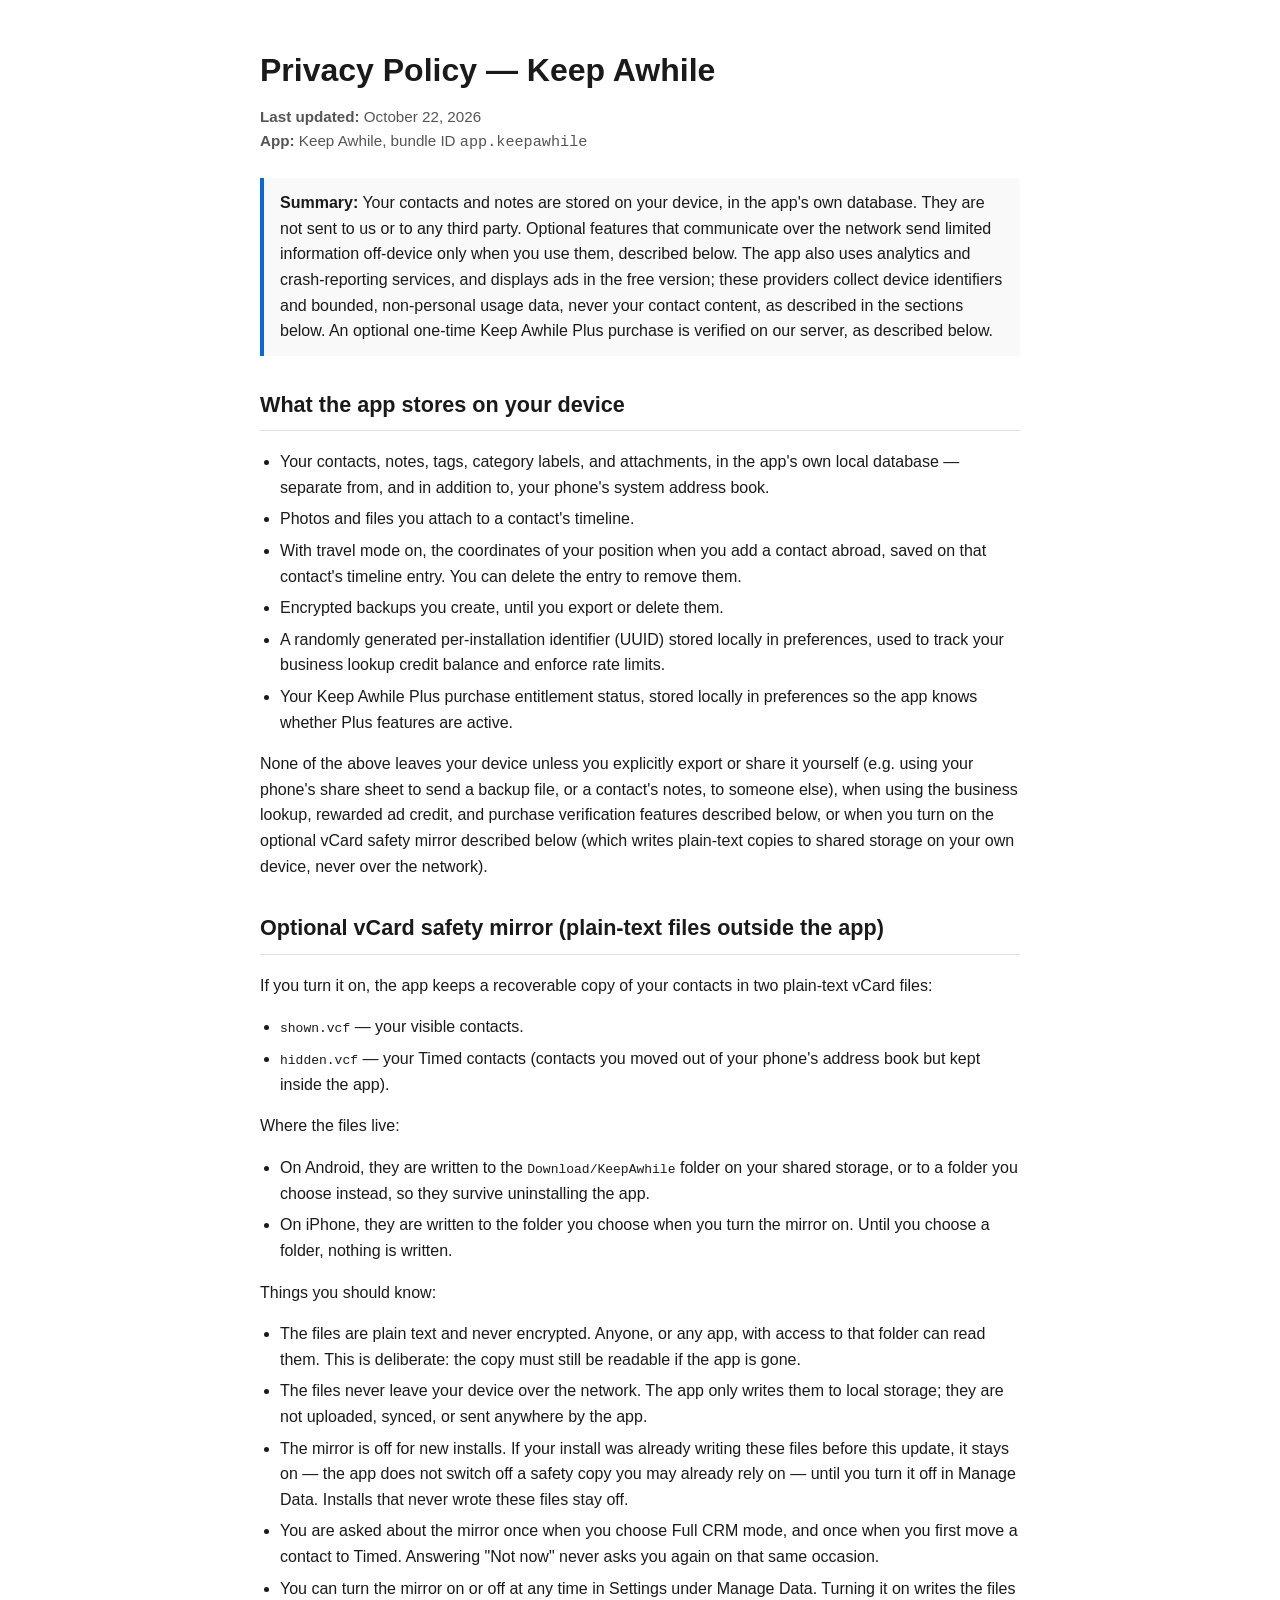
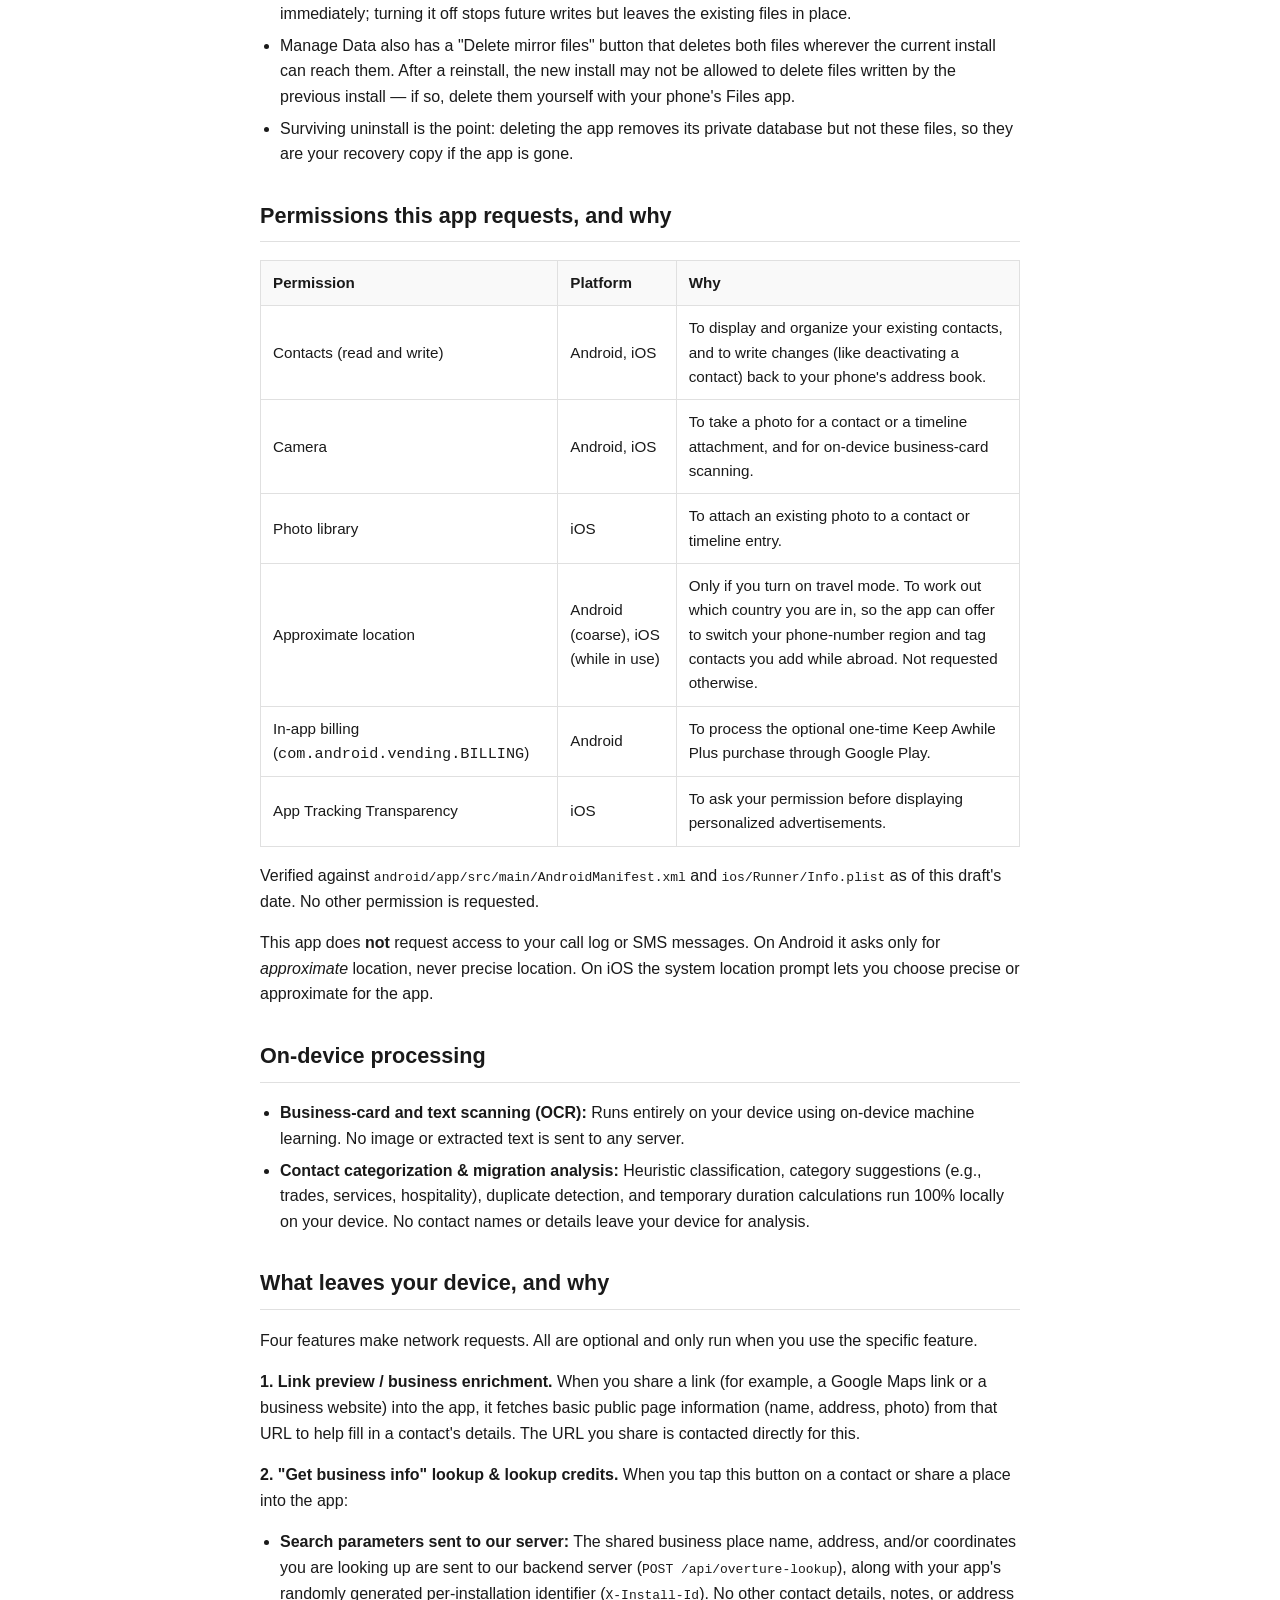
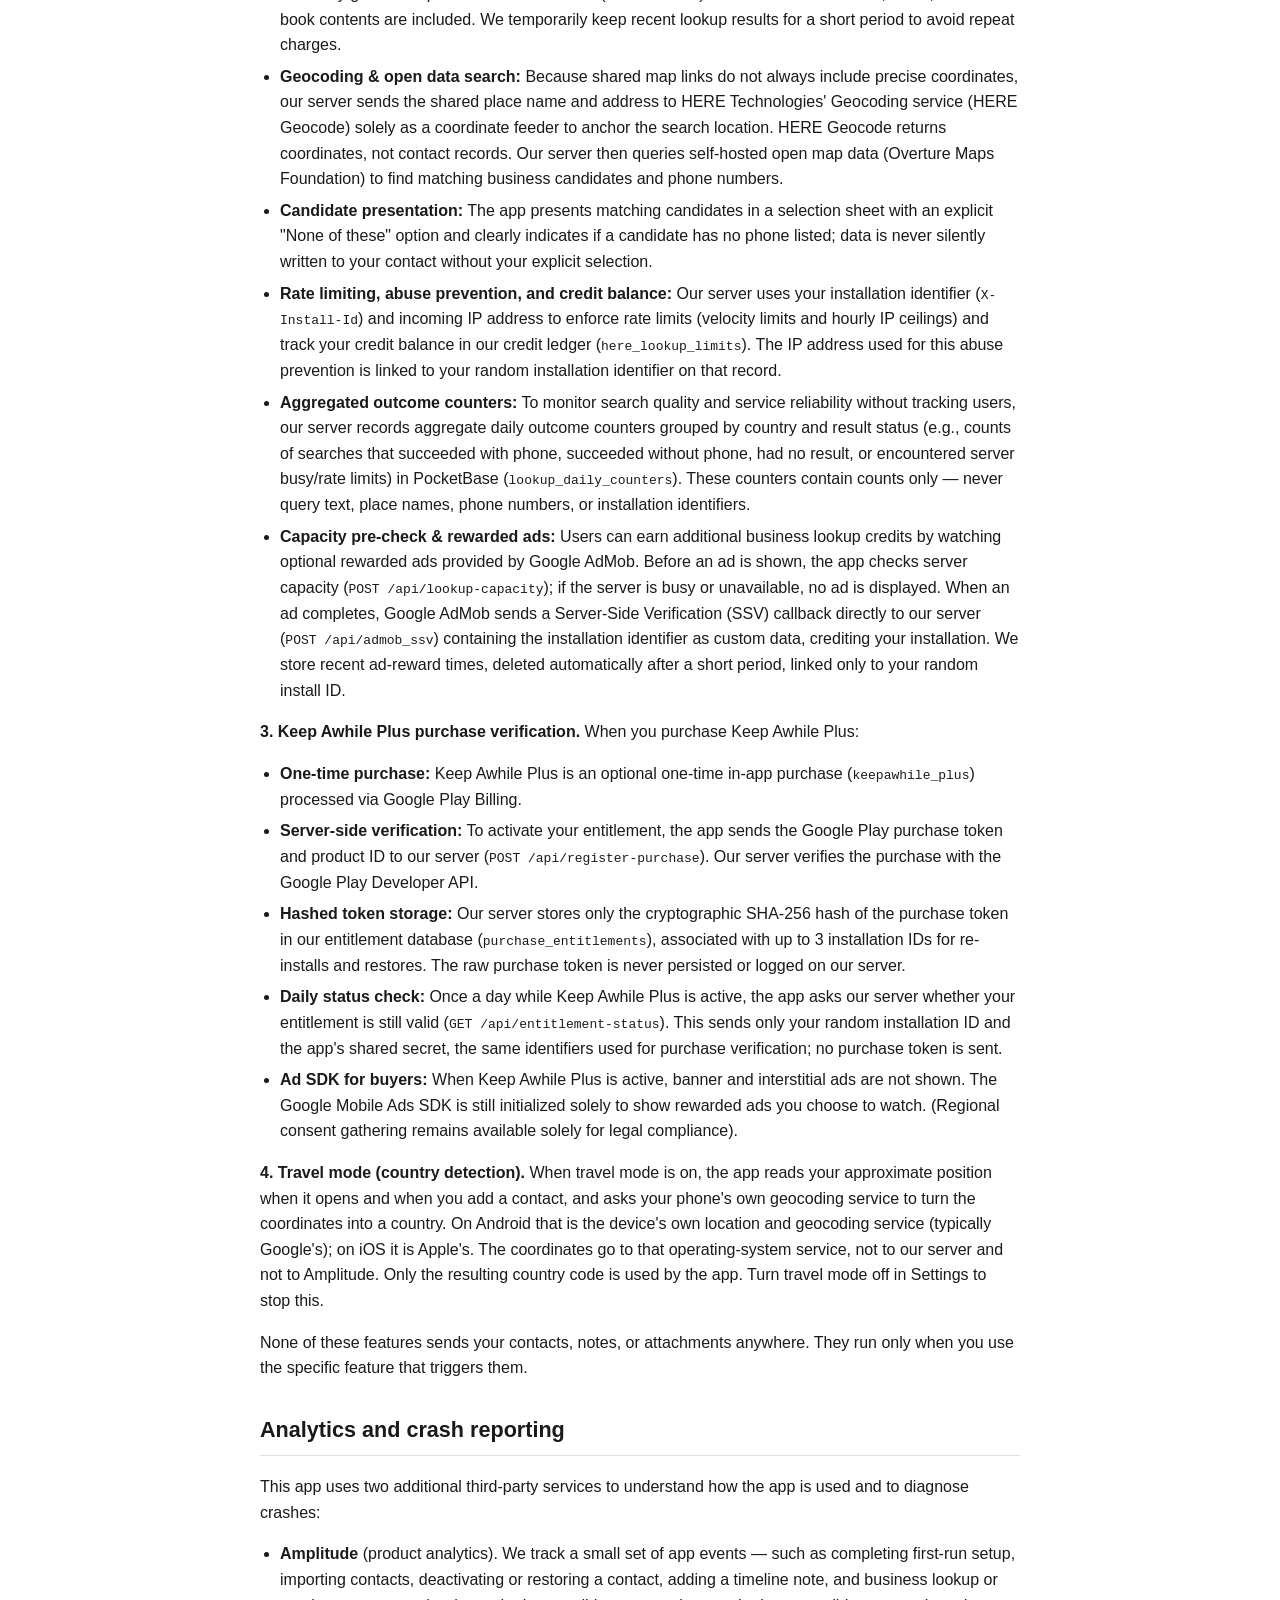
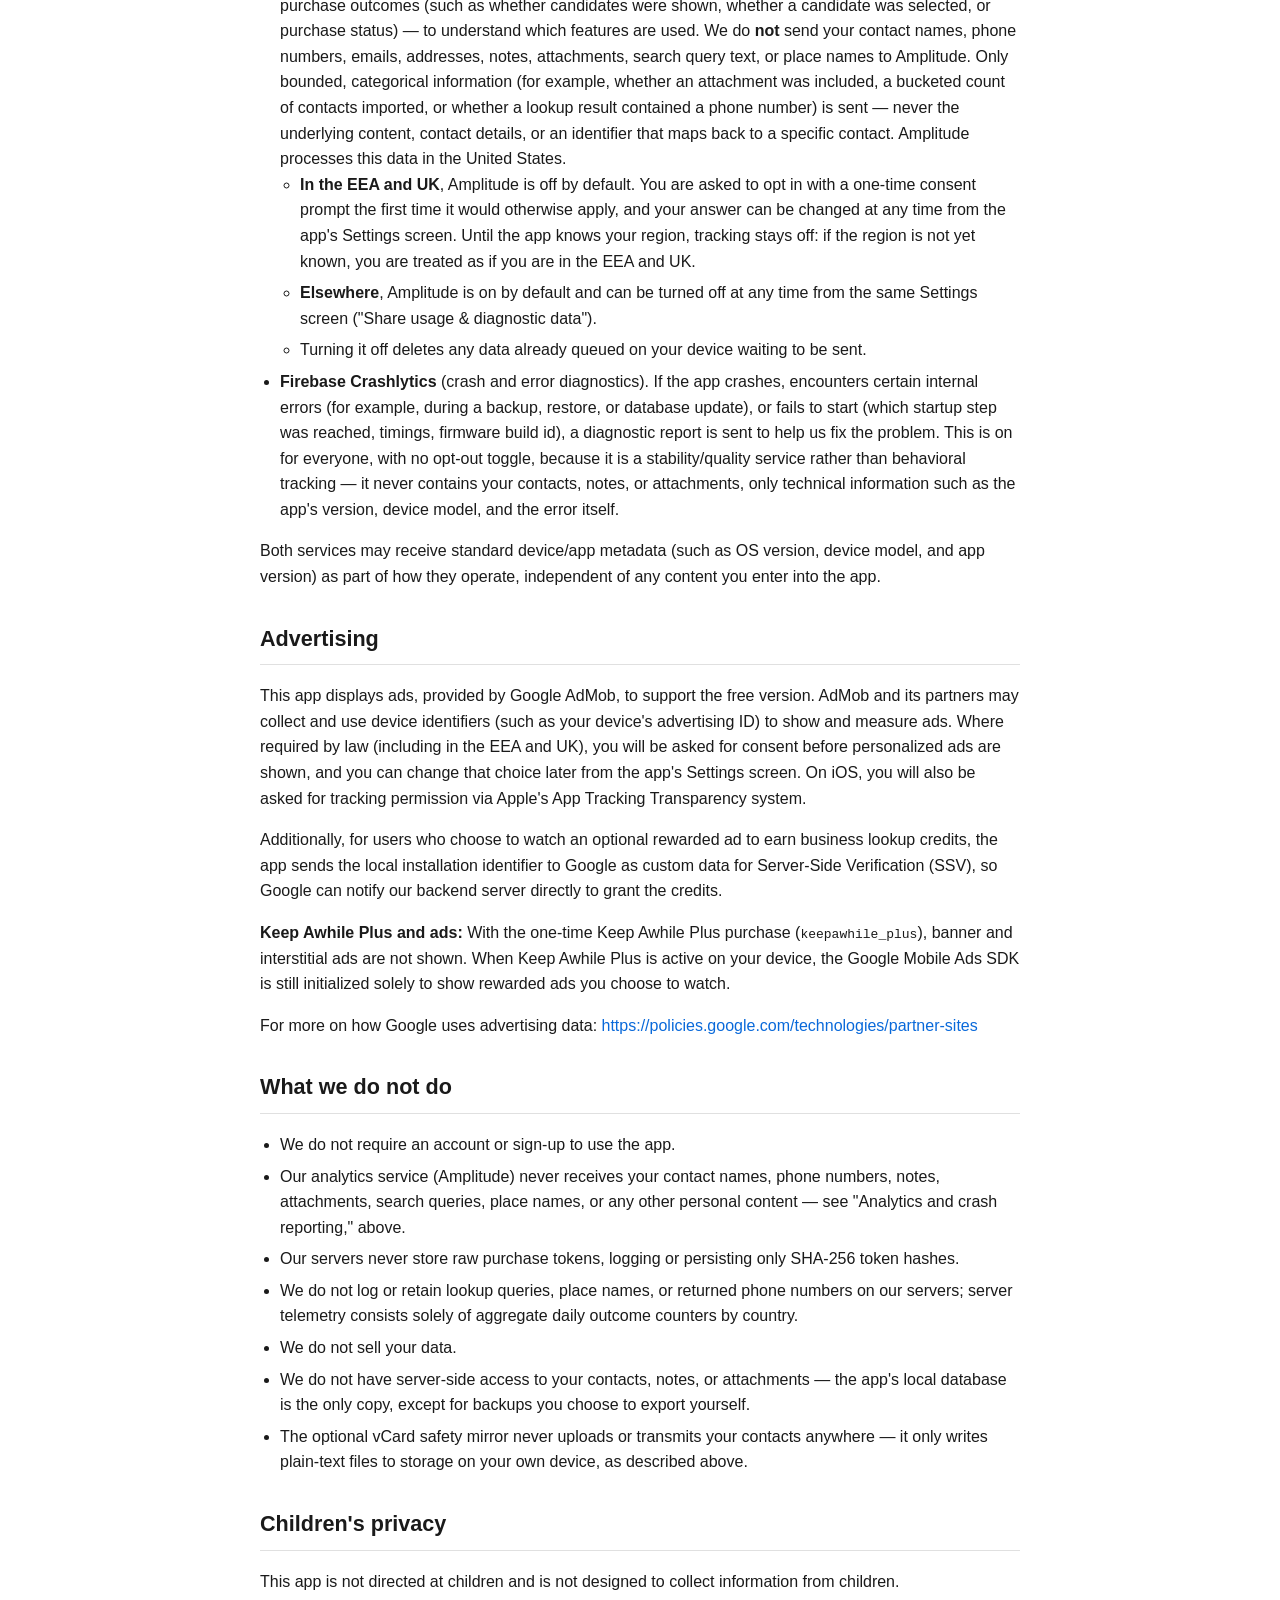
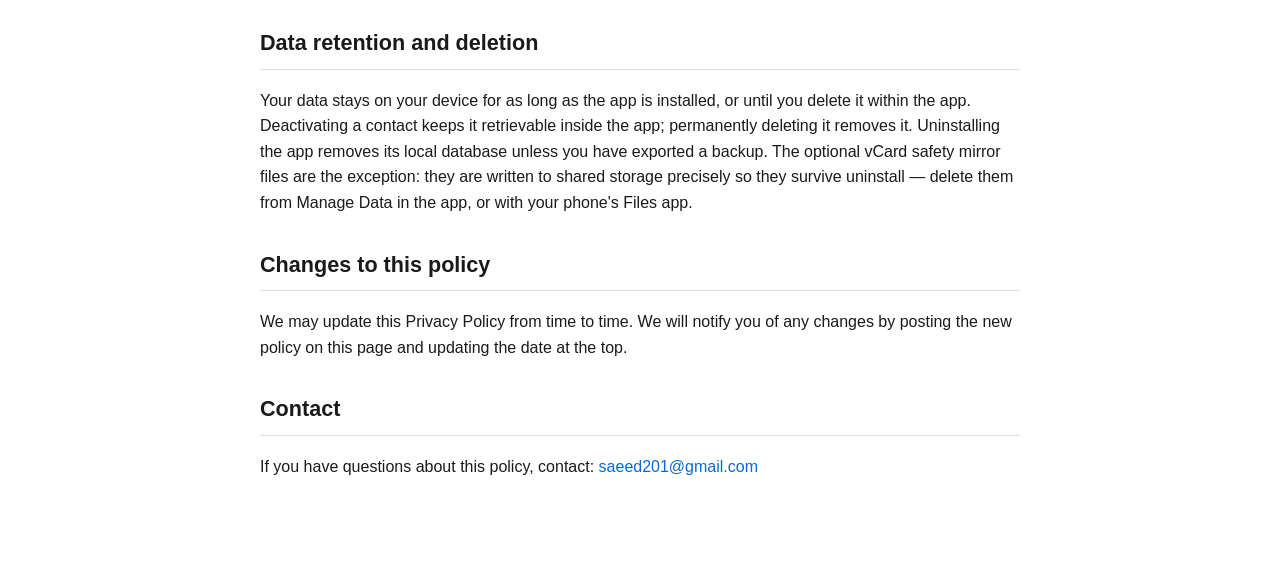
==== commit 5b384766: "Update privacy policy (Oct 22, 2026): vCard safety mirror, purchase verification Co-Authored-By: Cla" ====
--- a/index.html
+++ b/index.html
@@ -91,11 +91,11 @@
   <div class="container">
 <h1>Privacy Policy — Keep Awhile</h1>
 <div class="meta">
-<strong>Last updated:</strong> October 12, 2026<br>
+<strong>Last updated:</strong> October 22, 2026<br>
 <strong>App:</strong> Keep Awhile, bundle ID <code>app.keepawhile</code>
 </div>
 
-<div class="highlight"><strong>Summary:</strong> Your contacts and notes are stored on your device, in the app's own database. They are not sent to us or to any third party. Optional features that communicate over the network send limited information off-device only when you use them, described below. The app also uses analytics and crash-reporting services, and displays ads in the free version; these providers collect device identifiers and bounded, non-personal usage data, never your contact content, as described in the sections below. A one-time Keep Awhile Plus purchase removes ads and adds a daily business-lookup allowance; purchase verification runs on our server, as described below.</div>
+<div class="highlight"><strong>Summary:</strong> Your contacts and notes are stored on your device, in the app's own database. They are not sent to us or to any third party. Optional features that communicate over the network send limited information off-device only when you use them, described below. The app also uses analytics and crash-reporting services, and displays ads in the free version; these providers collect device identifiers and bounded, non-personal usage data, never your contact content, as described in the sections below. An optional one-time Keep Awhile Plus purchase is verified on our server, as described below.</div>
 <h2>What the app stores on your device</h2>
 <ul>
 <li>Your contacts, notes, tags, category labels, and attachments, in the app's own local database — separate from, and in addition to, your phone's system address book.
@@ -110,7 +110,36 @@
 </li>
 <li>Your Keep Awhile Plus purchase entitlement status, stored locally in preferences so the app knows whether Plus features are active.
 </li></ul>
-<p>None of the above leaves your device unless you explicitly export or share it yourself (e.g. using your phone's share sheet to send a backup file, or a contact's notes, to someone else), or when using the business lookup, rewarded ad credit, and purchase verification features described below.</p>
+<p>None of the above leaves your device unless you explicitly export or share it yourself (e.g. using your phone's share sheet to send a backup file, or a contact's notes, to someone else), when using the business lookup, rewarded ad credit, and purchase verification features described below, or when you turn on the optional vCard safety mirror described below (which writes plain-text copies to shared storage on your own device, never over the network).</p>
+<h2>Optional vCard safety mirror (plain-text files outside the app)</h2>
+<p>If you turn it on, the app keeps a recoverable copy of your contacts in two plain-text vCard files:</p>
+<ul>
+<li><code>shown.vcf</code> — your visible contacts.
+</li>
+<li><code>hidden.vcf</code> — your Timed contacts (contacts you moved out of your phone's address book but kept inside the app).
+</li></ul>
+<p>Where the files live:</p>
+<ul>
+<li>On Android, they are written to the <code>Download/KeepAwhile</code> folder on your shared storage, or to a folder you choose instead, so they survive uninstalling the app.
+</li>
+<li>On iPhone, they are written to the folder you choose when you turn the mirror on. Until you choose a folder, nothing is written.
+</li></ul>
+<p>Things you should know:</p>
+<ul>
+<li>The files are plain text and never encrypted. Anyone, or any app, with access to that folder can read them. This is deliberate: the copy must still be readable if the app is gone.
+</li>
+<li>The files never leave your device over the network. The app only writes them to local storage; they are not uploaded, synced, or sent anywhere by the app.
+</li>
+<li>The mirror is off for new installs. If your install was already writing these files before this update, it stays on — the app does not switch off a safety copy you may already rely on — until you turn it off in Manage Data. Installs that never wrote these files stay off.
+</li>
+<li>You are asked about the mirror once when you choose Full CRM mode, and once when you first move a contact to Timed. Answering "Not now" never asks you again on that same occasion.
+</li>
+<li>You can turn the mirror on or off at any time in Settings under Manage Data. Turning it on writes the files immediately; turning it off stops future writes but leaves the existing files in place.
+</li>
+<li>Manage Data also has a "Delete mirror files" button that deletes both files wherever the current install can reach them. After a reinstall, the new install may not be allowed to delete files written by the previous install — if so, delete them yourself with your phone's Files app.
+</li>
+<li>Surviving uninstall is the point: deleting the app removes its private database but not these files, so they are your recovery copy if the app is gone.
+</li></ul>
 <h2>Permissions this app requests, and why</h2>
 <table>
 <thead><tr><th>Permission</th><th>Platform</th><th>Why</th></tr></thead>
@@ -136,49 +165,51 @@
 <p><strong>1. Link preview / business enrichment.</strong> When you share a link (for example, a Google Maps link or a business website) into the app, it fetches basic public page information (name, address, photo) from that URL to help fill in a contact's details. The URL you share is contacted directly for this.</p>
 <p><strong>2. "Get business info" lookup &amp; lookup credits.</strong> When you tap this button on a contact or share a place into the app:</p>
 <ul>
-<li><strong>Search parameters sent to our server:</strong> The shared business place name, address, and/or coordinates you are looking up are sent to our backend server (<code>POST /api/overture-lookup</code>), along with your app's randomly generated per-installation identifier (<code>X-Install-Id</code>). No other contact details, notes, or address book contents are included.
+<li><strong>Search parameters sent to our server:</strong> The shared business place name, address, and/or coordinates you are looking up are sent to our backend server (<code>POST /api/overture-lookup</code>), along with your app's randomly generated per-installation identifier (<code>X-Install-Id</code>). No other contact details, notes, or address book contents are included. We temporarily keep recent lookup results for a short period to avoid repeat charges.
 </li>
 <li><strong>Geocoding &amp; open data search:</strong> Because shared map links do not always include precise coordinates, our server sends the shared place name and address to HERE Technologies' Geocoding service (HERE Geocode) solely as a coordinate feeder to anchor the search location. HERE Geocode returns coordinates, not contact records. Our server then queries self-hosted open map data (Overture Maps Foundation) to find matching business candidates and phone numbers.
 </li>
 <li><strong>Candidate presentation:</strong> The app presents matching candidates in a selection sheet with an explicit "None of these" option and clearly indicates if a candidate has no phone listed; data is never silently written to your contact without your explicit selection.
 </li>
-<li><strong>Rate limiting, abuse prevention, and credit balance:</strong> Our server uses your installation identifier (<code>X-Install-Id</code>) and incoming IP address to enforce rate limits (velocity limits and hourly IP ceilings) and track your credit balance in our credit ledger (<code>here_lookup_limits</code>).
+<li><strong>Rate limiting, abuse prevention, and credit balance:</strong> Our server uses your installation identifier (<code>X-Install-Id</code>) and incoming IP address to enforce rate limits (velocity limits and hourly IP ceilings) and track your credit balance in our credit ledger (<code>here_lookup_limits</code>). The IP address used for this abuse prevention is linked to your random installation identifier on that record.
 </li>
 <li><strong>Aggregated outcome counters:</strong> To monitor search quality and service reliability without tracking users, our server records aggregate daily outcome counters grouped by country and result status (e.g., counts of searches that succeeded with phone, succeeded without phone, had no result, or encountered server busy/rate limits) in PocketBase (<code>lookup_daily_counters</code>). These counters contain counts only — never query text, place names, phone numbers, or installation identifiers.
 </li>
-<li><strong>Capacity pre-check &amp; rewarded ads:</strong> Free-tier users can earn business lookup credits by watching optional rewarded ads provided by Google AdMob. Before an ad is shown, the app checks server capacity (<code>POST /api/lookup-capacity</code>); if the server is busy or unavailable, no ad is displayed. When an ad completes, Google AdMob sends a Server-Side Verification (SSV) callback directly to our server (<code>POST /api/admob_ssv</code>) containing the installation identifier as custom data, crediting your installation.
+<li><strong>Capacity pre-check &amp; rewarded ads:</strong> Users can earn additional business lookup credits by watching optional rewarded ads provided by Google AdMob. Before an ad is shown, the app checks server capacity (<code>POST /api/lookup-capacity</code>); if the server is busy or unavailable, no ad is displayed. When an ad completes, Google AdMob sends a Server-Side Verification (SSV) callback directly to our server (<code>POST /api/admob_ssv</code>) containing the installation identifier as custom data, crediting your installation. We store recent ad-reward times, deleted automatically after a short period, linked only to your random install ID.
 </li></ul>
 <p><strong>3. Keep Awhile Plus purchase verification.</strong> When you purchase Keep Awhile Plus:</p>
 <ul>
-<li><strong>One-time purchase:</strong> Keep Awhile Plus is an optional one-time in-app purchase (<code>keepawhile_plus</code>) processed via Google Play Billing. It removes ads and grants a daily business lookup allowance.
+<li><strong>One-time purchase:</strong> Keep Awhile Plus is an optional one-time in-app purchase (<code>keepawhile_plus</code>) processed via Google Play Billing.
 </li>
 <li><strong>Server-side verification:</strong> To activate your entitlement, the app sends the Google Play purchase token and product ID to our server (<code>POST /api/register-purchase</code>). Our server verifies the purchase with the Google Play Developer API.
 </li>
 <li><strong>Hashed token storage:</strong> Our server stores only the cryptographic SHA-256 hash of the purchase token in our entitlement database (<code>purchase_entitlements</code>), associated with up to 3 installation IDs for re-installs and restores. The raw purchase token is never persisted or logged on our server.
 </li>
-<li><strong>Ad SDK disabled for buyers:</strong> Once Keep Awhile Plus is active, the Google Mobile Ads SDK is turned off completely: MobileAds is not initialized, banner and interstitial ads are removed, and no ad tracking or ad requests take place. (Regional consent gathering remains available solely for legal compliance).
+<li><strong>Daily status check:</strong> Once a day while Keep Awhile Plus is active, the app asks our server whether your entitlement is still valid (<code>GET /api/entitlement-status</code>). This sends only your random installation ID and the app's shared secret, the same identifiers used for purchase verification; no purchase token is sent.
+</li>
+<li><strong>Ad SDK for buyers:</strong> When Keep Awhile Plus is active, banner and interstitial ads are not shown. The Google Mobile Ads SDK is still initialized solely to show rewarded ads you choose to watch. (Regional consent gathering remains available solely for legal compliance).
 </li></ul>
 <p><strong>4. Travel mode (country detection).</strong> When travel mode is on, the app reads your approximate position when it opens and when you add a contact, and asks your phone's own geocoding service to turn the coordinates into a country. On Android that is the device's own location and geocoding service (typically Google's); on iOS it is Apple's. The coordinates go to that operating-system service, not to our server and not to Amplitude. Only the resulting country code is used by the app. Turn travel mode off in Settings to stop this.</p>
 <p>None of these features sends your contacts, notes, or attachments anywhere. They run only when you use the specific feature that triggers them.</p>
 <h2>Analytics and crash reporting</h2>
 <p>This app uses two additional third-party services to understand how the app is used and to diagnose crashes:</p>
 <ul>
-<li><strong>Amplitude</strong> (product analytics). We track a small set of app events — such as completing first-run setup, importing contacts, deactivating or restoring a contact, adding a timeline note, and business lookup or purchase outcomes (such as whether candidates were shown, whether a candidate was selected, or purchase status) — to understand which features are used. We do <strong>not</strong> send your contact names, phone numbers, emails, addresses, notes, attachments, search query text, or place names to Amplitude. Only bounded, categorical information (for example, whether an attachment was included, a bucketed count of contacts imported, or whether a lookup result contained a phone number) is sent — never the underlying content, contact details, or an identifier that maps back to a specific contact.
-<ul>
-<li><strong>In the EEA and UK</strong>, Amplitude is off by default. You are asked to opt in with a one-time consent prompt the first time it would otherwise apply, and your answer can be changed at any time from the app's Settings screen.
+<li><strong>Amplitude</strong> (product analytics). We track a small set of app events — such as completing first-run setup, importing contacts, deactivating or restoring a contact, adding a timeline note, and business lookup or purchase outcomes (such as whether candidates were shown, whether a candidate was selected, or purchase status) — to understand which features are used. We do <strong>not</strong> send your contact names, phone numbers, emails, addresses, notes, attachments, search query text, or place names to Amplitude. Only bounded, categorical information (for example, whether an attachment was included, a bucketed count of contacts imported, or whether a lookup result contained a phone number) is sent — never the underlying content, contact details, or an identifier that maps back to a specific contact. Amplitude processes this data in the United States.
+<ul>
+<li><strong>In the EEA and UK</strong>, Amplitude is off by default. You are asked to opt in with a one-time consent prompt the first time it would otherwise apply, and your answer can be changed at any time from the app's Settings screen. Until the app knows your region, tracking stays off: if the region is not yet known, you are treated as if you are in the EEA and UK.
 </li>
 <li><strong>Elsewhere</strong>, Amplitude is on by default and can be turned off at any time from the same Settings screen ("Share usage &amp; diagnostic data").
 </li>
 <li>Turning it off deletes any data already queued on your device waiting to be sent.
 </li></ul>
 </li>
-<li><strong>Firebase Crashlytics</strong> (crash and error diagnostics). If the app crashes or encounters certain internal errors (for example, during a backup, restore, or database update), a diagnostic report is sent to help us fix the problem. This is on for everyone, with no opt-out toggle, because it is a stability/quality service rather than behavioral tracking — it never contains your contacts, notes, or attachments, only technical information such as the app's version, device model, and the error itself.
+<li><strong>Firebase Crashlytics</strong> (crash and error diagnostics). If the app crashes, encounters certain internal errors (for example, during a backup, restore, or database update), or fails to start (which startup step was reached, timings, firmware build id), a diagnostic report is sent to help us fix the problem. This is on for everyone, with no opt-out toggle, because it is a stability/quality service rather than behavioral tracking — it never contains your contacts, notes, or attachments, only technical information such as the app's version, device model, and the error itself.
 </li></ul>
 <p>Both services may receive standard device/app metadata (such as OS version, device model, and app version) as part of how they operate, independent of any content you enter into the app.</p>
 <h2>Advertising</h2>
 <p>This app displays ads, provided by Google AdMob, to support the free version. AdMob and its partners may collect and use device identifiers (such as your device's advertising ID) to show and measure ads. Where required by law (including in the EEA and UK), you will be asked for consent before personalized ads are shown, and you can change that choice later from the app's Settings screen. On iOS, you will also be asked for tracking permission via Apple's App Tracking Transparency system.</p>
-<p>Additionally, for free-tier users who choose to watch an optional rewarded ad to earn business lookup credits, the app sends the local installation identifier to Google as custom data for Server-Side Verification (SSV), so Google can notify our backend server directly to grant the credits.</p>
-<p><strong>Ad removal and Keep Awhile Plus:</strong> You can permanently remove banner and interstitial ads and unlock a daily business lookup allowance with the one-time Keep Awhile Plus purchase (<code>keepawhile_plus</code>). When Keep Awhile Plus is active on your device, the Google Mobile Ads SDK is disabled and not initialized: no ads are loaded or displayed, no rewarded ads are required, and no advertising identifiers are collected by Google AdMob.</p>
+<p>Additionally, for users who choose to watch an optional rewarded ad to earn business lookup credits, the app sends the local installation identifier to Google as custom data for Server-Side Verification (SSV), so Google can notify our backend server directly to grant the credits.</p>
+<p><strong>Keep Awhile Plus and ads:</strong> With the one-time Keep Awhile Plus purchase (<code>keepawhile_plus</code>), banner and interstitial ads are not shown. When Keep Awhile Plus is active on your device, the Google Mobile Ads SDK is still initialized solely to show rewarded ads you choose to watch.</p>
 <p>For more on how Google uses advertising data: <a href="https://policies.google.com/technologies/partner-sites">https://policies.google.com/technologies/partner-sites</a></p>
 <h2>What we do not do</h2>
 <ul>
@@ -193,11 +224,13 @@
 <li>We do not sell your data.
 </li>
 <li>We do not have server-side access to your contacts, notes, or attachments — the app's local database is the only copy, except for backups you choose to export yourself.
+</li>
+<li>The optional vCard safety mirror never uploads or transmits your contacts anywhere — it only writes plain-text files to storage on your own device, as described above.
 </li></ul>
 <h2>Children's privacy</h2>
 <p>This app is not directed at children and is not designed to collect information from children.</p>
 <h2>Data retention and deletion</h2>
-<p>Your data stays on your device for as long as the app is installed, or until you delete it within the app. Deactivating a contact keeps it retrievable inside the app; permanently deleting it removes it. Uninstalling the app removes its local database unless you have exported a backup.</p>
+<p>Your data stays on your device for as long as the app is installed, or until you delete it within the app. Deactivating a contact keeps it retrievable inside the app; permanently deleting it removes it. Uninstalling the app removes its local database unless you have exported a backup. The optional vCard safety mirror files are the exception: they are written to shared storage precisely so they survive uninstall — delete them from Manage Data in the app, or with your phone's Files app.</p>
 <h2>Changes to this policy</h2>
 <p>We may update this Privacy Policy from time to time. We will notify you of any changes by posting the new policy on this page and updating the date at the top.</p>
 <h2>Contact</h2>
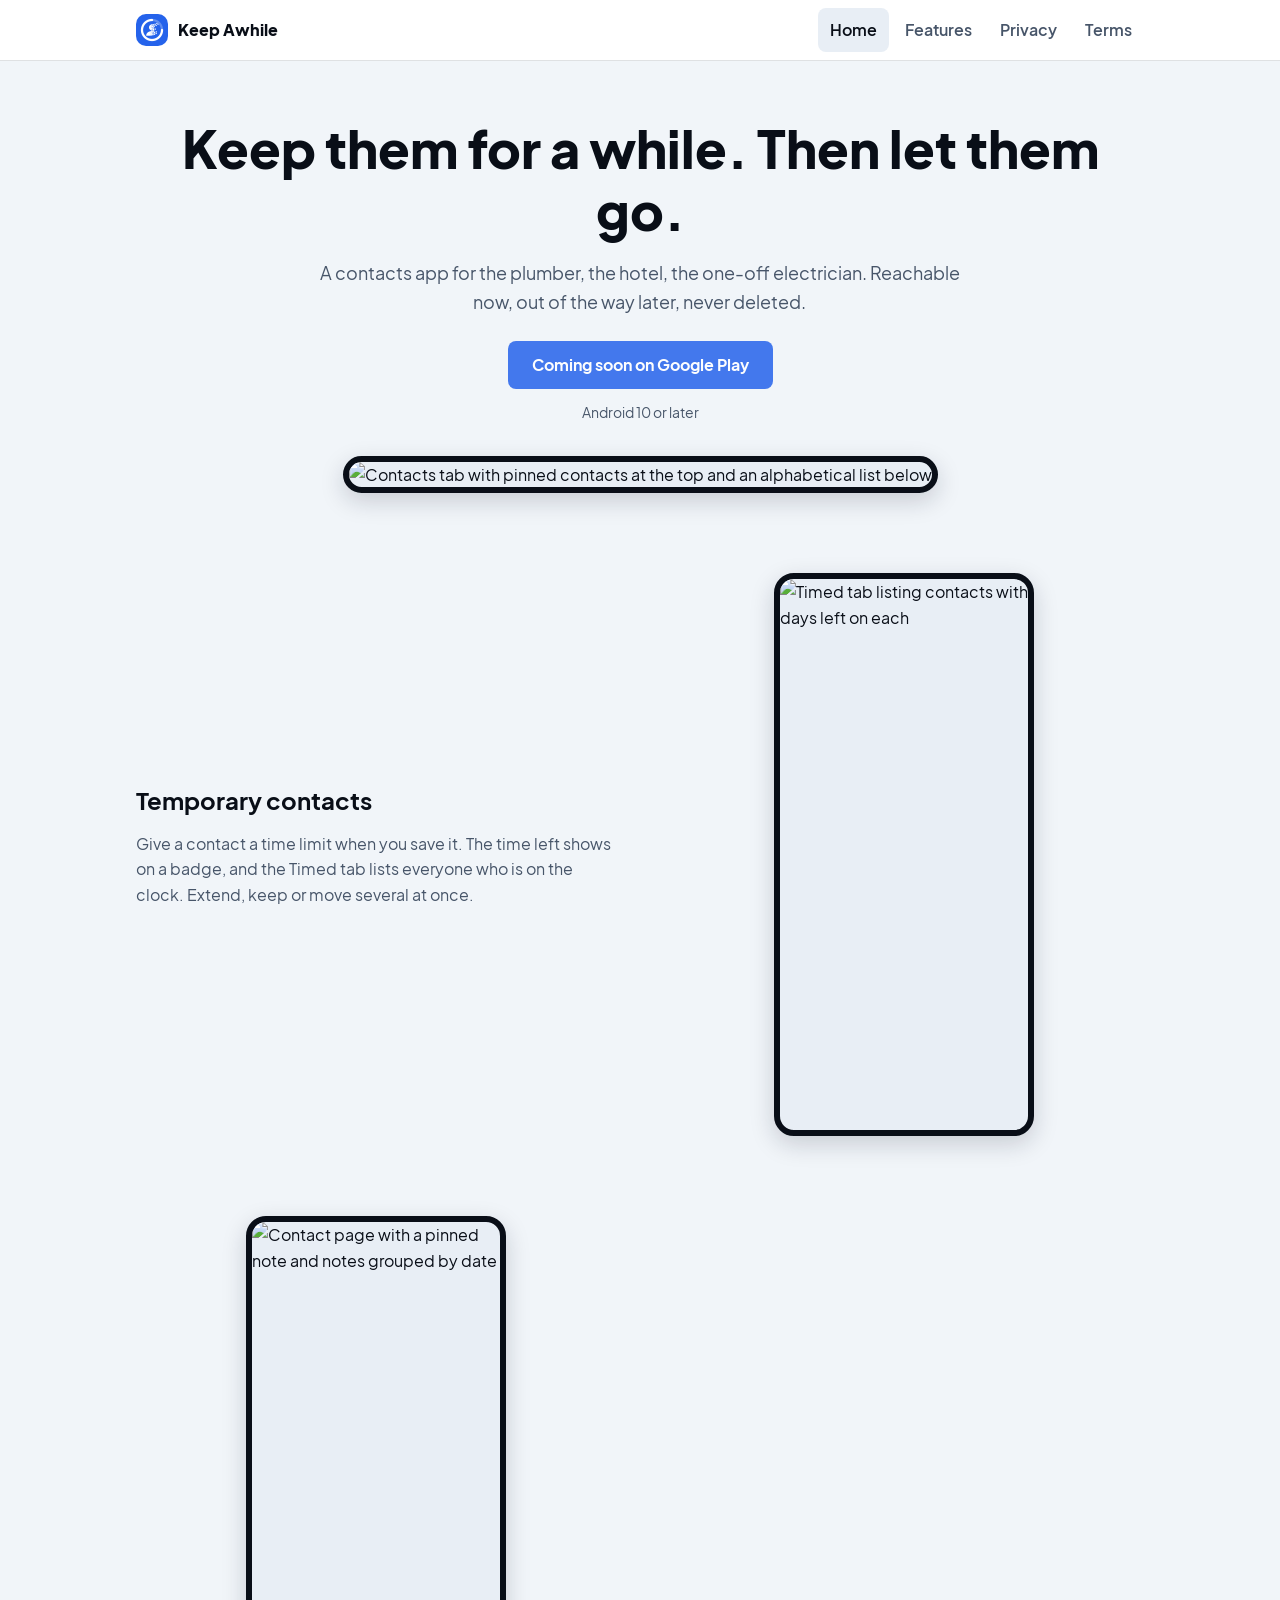
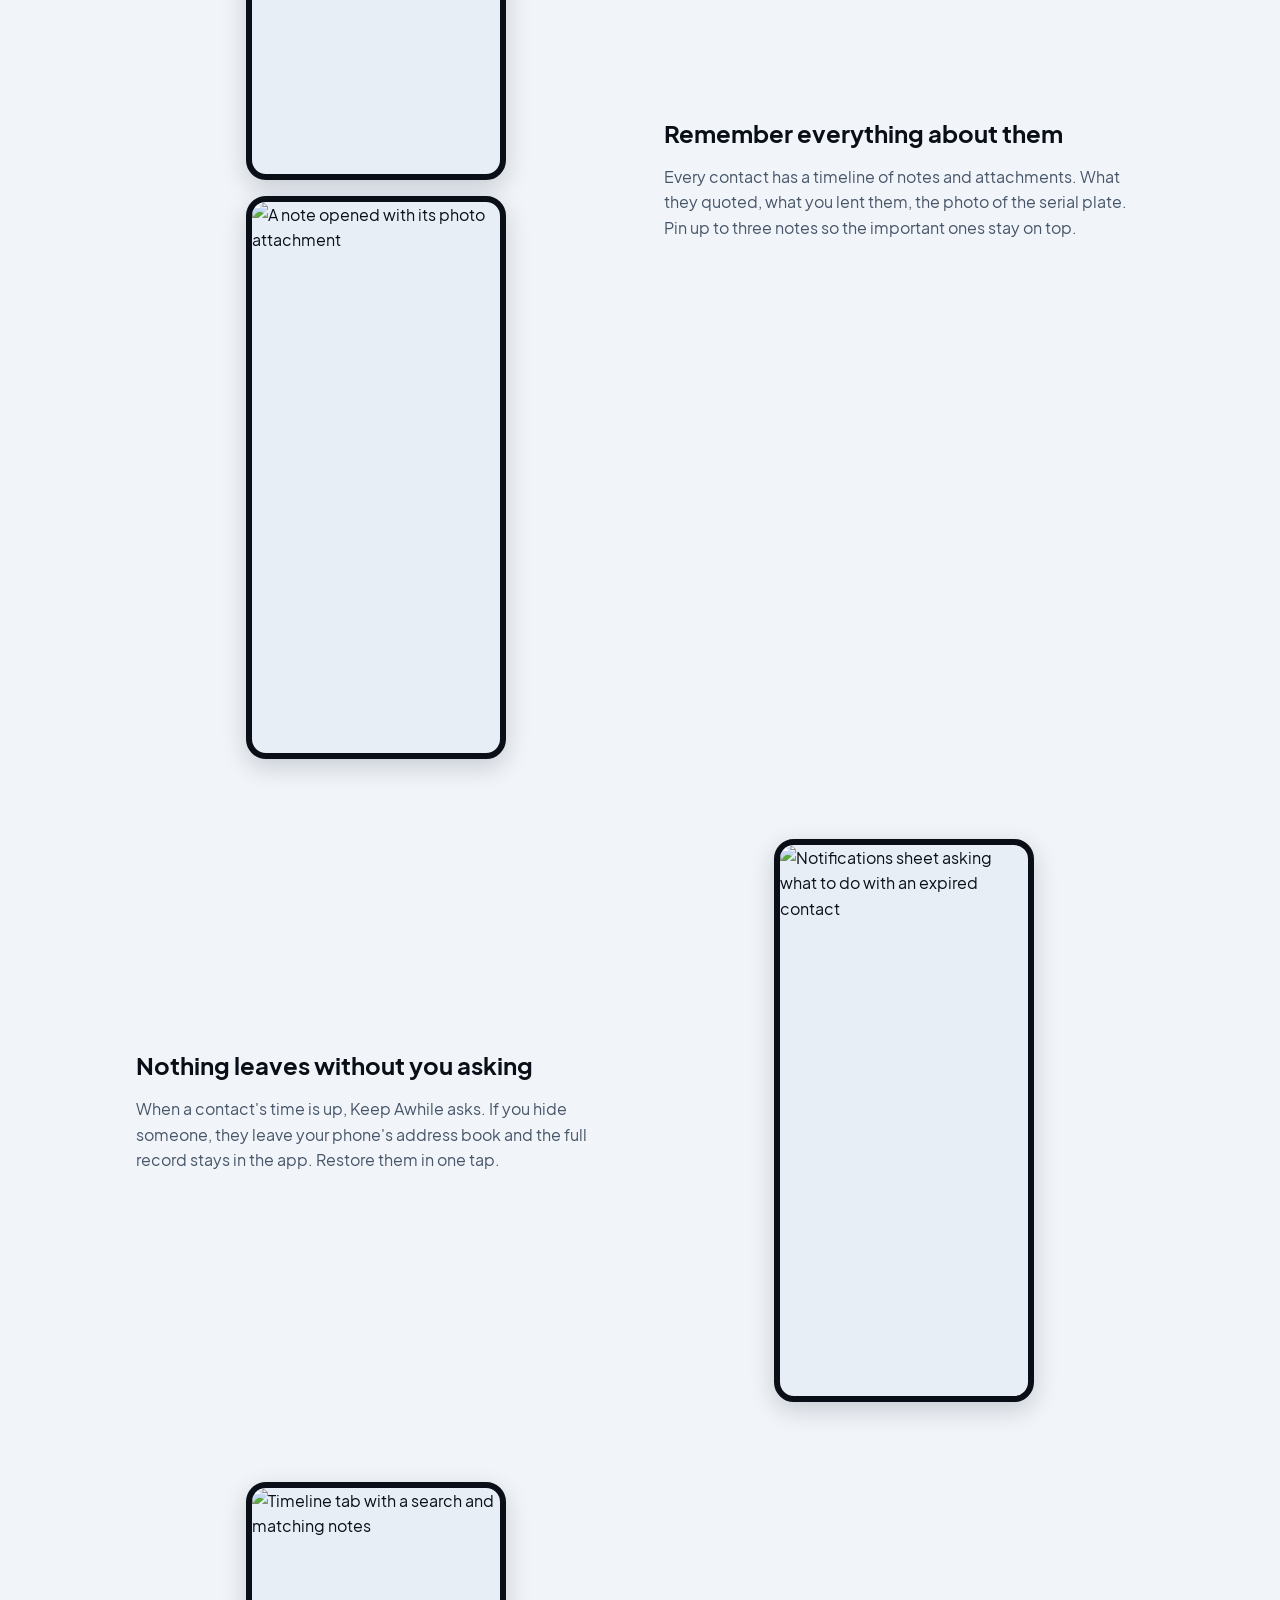
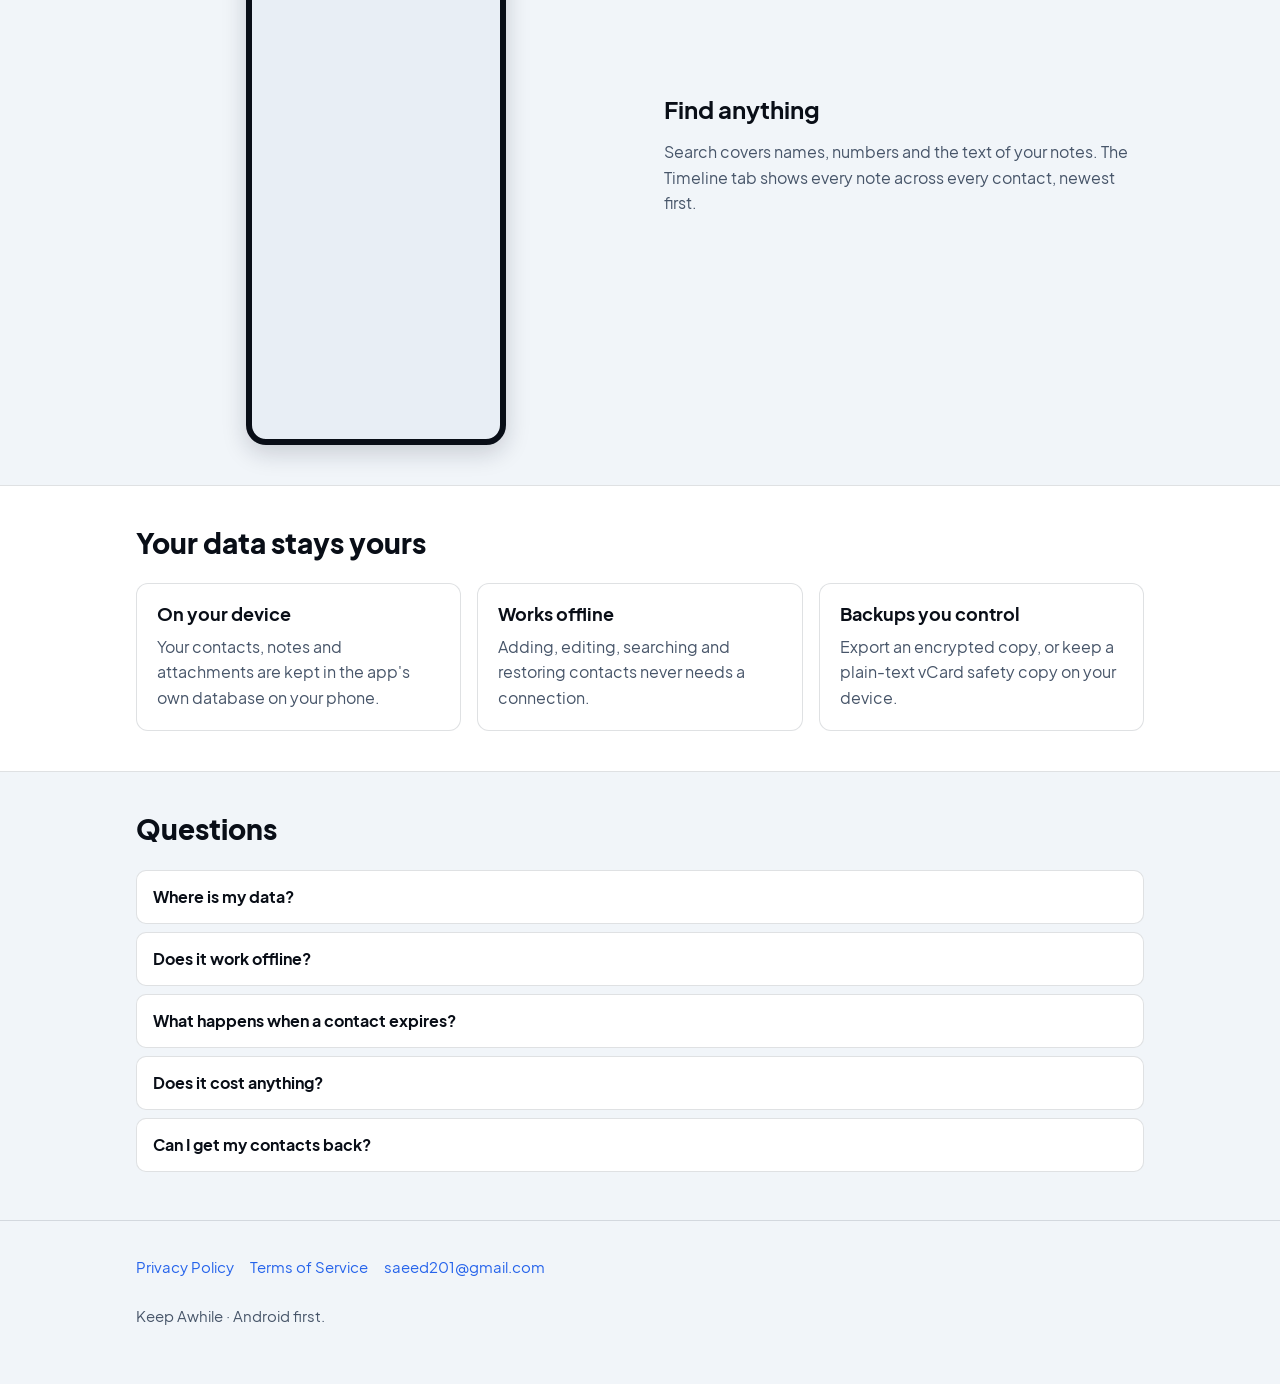
==== commit a50b5076: "Task 4-5: landing page and features page Screenshots are referenced but not yet captured (check scri" ====
--- a/index.html
+++ b/index.html
@@ -3,238 +3,125 @@
 <head>
   <meta charset="UTF-8">
   <meta name="viewport" content="width=device-width, initial-scale=1.0">
-  <title>Privacy Policy — Keep Awhile</title>
-  <style>
-    :root {
-      --bg: #ffffff;
-      --text: #1a1a1a;
-      --muted: #555555;
-      --border: #e0e0e0;
-      --card-bg: #f9f9f9;
-      --link: #0969da;
-    }
-    @media (prefers-color-scheme: dark) {
-      :root {
-        --bg: #121212;
-        --text: #e0e0e0;
-        --muted: #aaaaaa;
-        --border: #333333;
-        --card-bg: #1c1c1c;
-        --link: #58a6ff;
-      }
-    }
-    body {
-      font-family: -apple-system, BlinkMacSystemFont, "Segoe UI", Roboto, Helvetica, Arial, sans-serif;
-      line-height: 1.6;
-      color: var(--text);
-      background-color: var(--bg);
-      margin: 0;
-      padding: 24px 16px;
-    }
-    .container {
-      max-width: 760px;
-      margin: 0 auto;
-      padding-bottom: 48px;
-    }
-    h1 {
-      font-size: 2rem;
-      margin-bottom: 8px;
-    }
-    h2 {
-      font-size: 1.35rem;
-      margin-top: 32px;
-      border-bottom: 1px solid var(--border);
-      padding-bottom: 8px;
-    }
-    .meta {
-      color: var(--muted);
-      font-size: 0.95rem;
-      margin-bottom: 24px;
-    }
-    table {
-      width: 100%;
-      border-collapse: collapse;
-      margin: 16px 0;
-    }
-    th, td {
-      border: 1px solid var(--border);
-      padding: 10px 12px;
-      text-align: left;
-      font-size: 0.95rem;
-    }
-    th {
-      background-color: var(--card-bg);
-    }
-    ul {
-      padding-left: 20px;
-    }
-    li {
-      margin-bottom: 6px;
-    }
-    a {
-      color: var(--link);
-      text-decoration: none;
-    }
-    a:hover {
-      text-decoration: underline;
-    }
-    .highlight {
-      background-color: var(--card-bg);
-      border-left: 4px solid var(--link);
-      padding: 12px 16px;
-      margin: 16px 0;
-      border-radius: 0 4px 4px 0;
-    }
-  </style>
+  <title>Keep Awhile — contacts that know when to leave</title>
+  <meta name="description" content="Keep Awhile is a contacts app for the plumber, the hotel and the one-off electrician: reachable for a while, out of the way later, never deleted.">
+  <meta name="theme-color" content="#2563EB">
+  <meta property="og:title" content="Keep Awhile — contacts that know when to leave">
+  <meta property="og:description" content="Keep Awhile is a contacts app for the plumber, the hotel and the one-off electrician: reachable for a while, out of the way later, never deleted.">
+  <meta property="og:image" content="https://saeed265310.github.io/keepawhile-privacy/assets/og.png">
+  <meta property="og:url" content="https://saeed265310.github.io/keepawhile-privacy/">
+  <link rel="icon" href="assets/icon.png">
+  <link rel="stylesheet" href="assets/style.css">
 </head>
 <body>
-  <div class="container">
-<h1>Privacy Policy — Keep Awhile</h1>
-<div class="meta">
-<strong>Last updated:</strong> October 22, 2026<br>
-<strong>App:</strong> Keep Awhile, bundle ID <code>app.keepawhile</code>
-</div>
+<a class="skip" href="#main">Skip to content</a>
+<header class="site-header">
+  <div class="wrap">
+    <a class="brand" href="index.html"><img src="assets/icon.png" alt="" width="32" height="32">Keep Awhile</a>
+    <nav aria-label="Main"><ul>
+      <li><a href="index.html" aria-current="page">Home</a></li>
+      <li><a href="features.html">Features</a></li>
+      <li><a href="privacy-policy.html">Privacy</a></li>
+      <li><a href="terms.html">Terms</a></li>
+    </ul></nav>
+  </div>
+</header>
+<main id="main">
+<section class="hero">
+  <div class="wrap">
+    <h1>Keep them for a while. Then let them go.</h1>
+    <p>A contacts app for the plumber, the hotel, the one-off electrician. Reachable now, out of the way later, never deleted.</p>
+    <!-- STORE-LINK -->
+      <span class="btn" aria-disabled="true">Coming soon on Google Play</span>
+    <span class="note">Android 10 or later</span>
+    <div class="shots" style="margin-top:32px"><img class="phone" src="assets/screenshots/01-contacts-home.png" alt="Contacts tab with pinned contacts at the top and an alphabetical list below" width="1080" height="2400" loading="lazy"></div>
+  </div>
+</section>
 
-<div class="highlight"><strong>Summary:</strong> Your contacts and notes are stored on your device, in the app's own database. They are not sent to us or to any third party. Optional features that communicate over the network send limited information off-device only when you use them, described below. The app also uses analytics and crash-reporting services, and displays ads in the free version; these providers collect device identifiers and bounded, non-personal usage data, never your contact content, as described in the sections below. An optional one-time Keep Awhile Plus purchase is verified on our server, as described below.</div>
-<h2>What the app stores on your device</h2>
-<ul>
-<li>Your contacts, notes, tags, category labels, and attachments, in the app's own local database — separate from, and in addition to, your phone's system address book.
-</li>
-<li>Photos and files you attach to a contact's timeline.
-</li>
-<li>With travel mode on, the coordinates of your position when you add a contact abroad, saved on that contact's timeline entry. You can delete the entry to remove them.
-</li>
-<li>Encrypted backups you create, until you export or delete them.
-</li>
-<li>A randomly generated per-installation identifier (UUID) stored locally in preferences, used to track your business lookup credit balance and enforce rate limits.
-</li>
-<li>Your Keep Awhile Plus purchase entitlement status, stored locally in preferences so the app knows whether Plus features are active.
-</li></ul>
-<p>None of the above leaves your device unless you explicitly export or share it yourself (e.g. using your phone's share sheet to send a backup file, or a contact's notes, to someone else), when using the business lookup, rewarded ad credit, and purchase verification features described below, or when you turn on the optional vCard safety mirror described below (which writes plain-text copies to shared storage on your own device, never over the network).</p>
-<h2>Optional vCard safety mirror (plain-text files outside the app)</h2>
-<p>If you turn it on, the app keeps a recoverable copy of your contacts in two plain-text vCard files:</p>
-<ul>
-<li><code>shown.vcf</code> — your visible contacts.
-</li>
-<li><code>hidden.vcf</code> — your Timed contacts (contacts you moved out of your phone's address book but kept inside the app).
-</li></ul>
-<p>Where the files live:</p>
-<ul>
-<li>On Android, they are written to the <code>Download/KeepAwhile</code> folder on your shared storage, or to a folder you choose instead, so they survive uninstalling the app.
-</li>
-<li>On iPhone, they are written to the folder you choose when you turn the mirror on. Until you choose a folder, nothing is written.
-</li></ul>
-<p>Things you should know:</p>
-<ul>
-<li>The files are plain text and never encrypted. Anyone, or any app, with access to that folder can read them. This is deliberate: the copy must still be readable if the app is gone.
-</li>
-<li>The files never leave your device over the network. The app only writes them to local storage; they are not uploaded, synced, or sent anywhere by the app.
-</li>
-<li>The mirror is off for new installs. If your install was already writing these files before this update, it stays on — the app does not switch off a safety copy you may already rely on — until you turn it off in Manage Data. Installs that never wrote these files stay off.
-</li>
-<li>You are asked about the mirror once when you choose Full CRM mode, and once when you first move a contact to Timed. Answering "Not now" never asks you again on that same occasion.
-</li>
-<li>You can turn the mirror on or off at any time in Settings under Manage Data. Turning it on writes the files immediately; turning it off stops future writes but leaves the existing files in place.
-</li>
-<li>Manage Data also has a "Delete mirror files" button that deletes both files wherever the current install can reach them. After a reinstall, the new install may not be allowed to delete files written by the previous install — if so, delete them yourself with your phone's Files app.
-</li>
-<li>Surviving uninstall is the point: deleting the app removes its private database but not these files, so they are your recovery copy if the app is gone.
-</li></ul>
-<h2>Permissions this app requests, and why</h2>
-<table>
-<thead><tr><th>Permission</th><th>Platform</th><th>Why</th></tr></thead>
-<tbody>
-<tr><td>Contacts (read and write)</td><td>Android, iOS</td><td>To display and organize your existing contacts, and to write changes (like deactivating a contact) back to your phone's address book.</td></tr>
-<tr><td>Camera</td><td>Android, iOS</td><td>To take a photo for a contact or a timeline attachment, and for on-device business-card scanning.</td></tr>
-<tr><td>Photo library</td><td>iOS</td><td>To attach an existing photo to a contact or timeline entry.</td></tr>
-<tr><td>Approximate location</td><td>Android (coarse), iOS (while in use)</td><td>Only if you turn on travel mode. To work out which country you are in, so the app can offer to switch your phone-number region and tag contacts you add while abroad. Not requested otherwise.</td></tr>
-<tr><td>In-app billing (<code>com.android.vending.BILLING</code>)</td><td>Android</td><td>To process the optional one-time Keep Awhile Plus purchase through Google Play.</td></tr>
-<tr><td>App Tracking Transparency</td><td>iOS</td><td>To ask your permission before displaying personalized advertisements.</td></tr>
-</tbody>
-</table>
-<p>Verified against <code>android/app/src/main/AndroidManifest.xml</code> and <code>ios/Runner/Info.plist</code> as of this draft's date. No other permission is requested.</p>
-<p>This app does <strong>not</strong> request access to your call log or SMS messages. On Android it asks only for <em>approximate</em> location, never precise location. On iOS the system location prompt lets you choose precise or approximate for the app.</p>
-<h2>On-device processing</h2>
-<ul>
-<li><strong>Business-card and text scanning (OCR):</strong> Runs entirely on your device using on-device machine learning. No image or extracted text is sent to any server.
-</li>
-<li><strong>Contact categorization &amp; migration analysis:</strong> Heuristic classification, category suggestions (e.g., trades, services, hospitality), duplicate detection, and temporary duration calculations run 100% locally on your device. No contact names or details leave your device for analysis.
-</li></ul>
-<h2>What leaves your device, and why</h2>
-<p>Four features make network requests. All are optional and only run when you use the specific feature.</p>
-<p><strong>1. Link preview / business enrichment.</strong> When you share a link (for example, a Google Maps link or a business website) into the app, it fetches basic public page information (name, address, photo) from that URL to help fill in a contact's details. The URL you share is contacted directly for this.</p>
-<p><strong>2. "Get business info" lookup &amp; lookup credits.</strong> When you tap this button on a contact or share a place into the app:</p>
-<ul>
-<li><strong>Search parameters sent to our server:</strong> The shared business place name, address, and/or coordinates you are looking up are sent to our backend server (<code>POST /api/overture-lookup</code>), along with your app's randomly generated per-installation identifier (<code>X-Install-Id</code>). No other contact details, notes, or address book contents are included. We temporarily keep recent lookup results for a short period to avoid repeat charges.
-</li>
-<li><strong>Geocoding &amp; open data search:</strong> Because shared map links do not always include precise coordinates, our server sends the shared place name and address to HERE Technologies' Geocoding service (HERE Geocode) solely as a coordinate feeder to anchor the search location. HERE Geocode returns coordinates, not contact records. Our server then queries self-hosted open map data (Overture Maps Foundation) to find matching business candidates and phone numbers.
-</li>
-<li><strong>Candidate presentation:</strong> The app presents matching candidates in a selection sheet with an explicit "None of these" option and clearly indicates if a candidate has no phone listed; data is never silently written to your contact without your explicit selection.
-</li>
-<li><strong>Rate limiting, abuse prevention, and credit balance:</strong> Our server uses your installation identifier (<code>X-Install-Id</code>) and incoming IP address to enforce rate limits (velocity limits and hourly IP ceilings) and track your credit balance in our credit ledger (<code>here_lookup_limits</code>). The IP address used for this abuse prevention is linked to your random installation identifier on that record.
-</li>
-<li><strong>Aggregated outcome counters:</strong> To monitor search quality and service reliability without tracking users, our server records aggregate daily outcome counters grouped by country and result status (e.g., counts of searches that succeeded with phone, succeeded without phone, had no result, or encountered server busy/rate limits) in PocketBase (<code>lookup_daily_counters</code>). These counters contain counts only — never query text, place names, phone numbers, or installation identifiers.
-</li>
-<li><strong>Capacity pre-check &amp; rewarded ads:</strong> Users can earn additional business lookup credits by watching optional rewarded ads provided by Google AdMob. Before an ad is shown, the app checks server capacity (<code>POST /api/lookup-capacity</code>); if the server is busy or unavailable, no ad is displayed. When an ad completes, Google AdMob sends a Server-Side Verification (SSV) callback directly to our server (<code>POST /api/admob_ssv</code>) containing the installation identifier as custom data, crediting your installation. We store recent ad-reward times, deleted automatically after a short period, linked only to your random install ID.
-</li></ul>
-<p><strong>3. Keep Awhile Plus purchase verification.</strong> When you purchase Keep Awhile Plus:</p>
-<ul>
-<li><strong>One-time purchase:</strong> Keep Awhile Plus is an optional one-time in-app purchase (<code>keepawhile_plus</code>) processed via Google Play Billing.
-</li>
-<li><strong>Server-side verification:</strong> To activate your entitlement, the app sends the Google Play purchase token and product ID to our server (<code>POST /api/register-purchase</code>). Our server verifies the purchase with the Google Play Developer API.
-</li>
-<li><strong>Hashed token storage:</strong> Our server stores only the cryptographic SHA-256 hash of the purchase token in our entitlement database (<code>purchase_entitlements</code>), associated with up to 3 installation IDs for re-installs and restores. The raw purchase token is never persisted or logged on our server.
-</li>
-<li><strong>Daily status check:</strong> Once a day while Keep Awhile Plus is active, the app asks our server whether your entitlement is still valid (<code>GET /api/entitlement-status</code>). This sends only your random installation ID and the app's shared secret, the same identifiers used for purchase verification; no purchase token is sent.
-</li>
-<li><strong>Ad SDK for buyers:</strong> When Keep Awhile Plus is active, banner and interstitial ads are not shown. The Google Mobile Ads SDK is still initialized solely to show rewarded ads you choose to watch. (Regional consent gathering remains available solely for legal compliance).
-</li></ul>
-<p><strong>4. Travel mode (country detection).</strong> When travel mode is on, the app reads your approximate position when it opens and when you add a contact, and asks your phone's own geocoding service to turn the coordinates into a country. On Android that is the device's own location and geocoding service (typically Google's); on iOS it is Apple's. The coordinates go to that operating-system service, not to our server and not to Amplitude. Only the resulting country code is used by the app. Turn travel mode off in Settings to stop this.</p>
-<p>None of these features sends your contacts, notes, or attachments anywhere. They run only when you use the specific feature that triggers them.</p>
-<h2>Analytics and crash reporting</h2>
-<p>This app uses two additional third-party services to understand how the app is used and to diagnose crashes:</p>
-<ul>
-<li><strong>Amplitude</strong> (product analytics). We track a small set of app events — such as completing first-run setup, importing contacts, deactivating or restoring a contact, adding a timeline note, and business lookup or purchase outcomes (such as whether candidates were shown, whether a candidate was selected, or purchase status) — to understand which features are used. We do <strong>not</strong> send your contact names, phone numbers, emails, addresses, notes, attachments, search query text, or place names to Amplitude. Only bounded, categorical information (for example, whether an attachment was included, a bucketed count of contacts imported, or whether a lookup result contained a phone number) is sent — never the underlying content, contact details, or an identifier that maps back to a specific contact. Amplitude processes this data in the United States.
-<ul>
-<li><strong>In the EEA and UK</strong>, Amplitude is off by default. You are asked to opt in with a one-time consent prompt the first time it would otherwise apply, and your answer can be changed at any time from the app's Settings screen. Until the app knows your region, tracking stays off: if the region is not yet known, you are treated as if you are in the EEA and UK.
-</li>
-<li><strong>Elsewhere</strong>, Amplitude is on by default and can be turned off at any time from the same Settings screen ("Share usage &amp; diagnostic data").
-</li>
-<li>Turning it off deletes any data already queued on your device waiting to be sent.
-</li></ul>
-</li>
-<li><strong>Firebase Crashlytics</strong> (crash and error diagnostics). If the app crashes, encounters certain internal errors (for example, during a backup, restore, or database update), or fails to start (which startup step was reached, timings, firmware build id), a diagnostic report is sent to help us fix the problem. This is on for everyone, with no opt-out toggle, because it is a stability/quality service rather than behavioral tracking — it never contains your contacts, notes, or attachments, only technical information such as the app's version, device model, and the error itself.
-</li></ul>
-<p>Both services may receive standard device/app metadata (such as OS version, device model, and app version) as part of how they operate, independent of any content you enter into the app.</p>
-<h2>Advertising</h2>
-<p>This app displays ads, provided by Google AdMob, to support the free version. AdMob and its partners may collect and use device identifiers (such as your device's advertising ID) to show and measure ads. Where required by law (including in the EEA and UK), you will be asked for consent before personalized ads are shown, and you can change that choice later from the app's Settings screen. On iOS, you will also be asked for tracking permission via Apple's App Tracking Transparency system.</p>
-<p>Additionally, for users who choose to watch an optional rewarded ad to earn business lookup credits, the app sends the local installation identifier to Google as custom data for Server-Side Verification (SSV), so Google can notify our backend server directly to grant the credits.</p>
-<p><strong>Keep Awhile Plus and ads:</strong> With the one-time Keep Awhile Plus purchase (<code>keepawhile_plus</code>), banner and interstitial ads are not shown. When Keep Awhile Plus is active on your device, the Google Mobile Ads SDK is still initialized solely to show rewarded ads you choose to watch.</p>
-<p>For more on how Google uses advertising data: <a href="https://policies.google.com/technologies/partner-sites">https://policies.google.com/technologies/partner-sites</a></p>
-<h2>What we do not do</h2>
-<ul>
-<li>We do not require an account or sign-up to use the app.
-</li>
-<li>Our analytics service (Amplitude) never receives your contact names, phone numbers, notes, attachments, search queries, place names, or any other personal content — see "Analytics and crash reporting," above.
-</li>
-<li>Our servers never store raw purchase tokens, logging or persisting only SHA-256 token hashes.
-</li>
-<li>We do not log or retain lookup queries, place names, or returned phone numbers on our servers; server telemetry consists solely of aggregate daily outcome counters by country.
-</li>
-<li>We do not sell your data.
-</li>
-<li>We do not have server-side access to your contacts, notes, or attachments — the app's local database is the only copy, except for backups you choose to export yourself.
-</li>
-<li>The optional vCard safety mirror never uploads or transmits your contacts anywhere — it only writes plain-text files to storage on your own device, as described above.
-</li></ul>
-<h2>Children's privacy</h2>
-<p>This app is not directed at children and is not designed to collect information from children.</p>
-<h2>Data retention and deletion</h2>
-<p>Your data stays on your device for as long as the app is installed, or until you delete it within the app. Deactivating a contact keeps it retrievable inside the app; permanently deleting it removes it. Uninstalling the app removes its local database unless you have exported a backup. The optional vCard safety mirror files are the exception: they are written to shared storage precisely so they survive uninstall — delete them from Manage Data in the app, or with your phone's Files app.</p>
-<h2>Changes to this policy</h2>
-<p>We may update this Privacy Policy from time to time. We will notify you of any changes by posting the new policy on this page and updating the date at the top.</p>
-<h2>Contact</h2>
-<p>If you have questions about this policy, contact: <a href="mailto:saeed201@gmail.com">saeed201@gmail.com</a></p>
-</div>
+<section class="section" aria-labelledby="temp">
+  <div class="wrap">
+    <div class="feature-row">
+      <div class="text">
+        <h3>Temporary contacts</h3>
+        <p>Give a contact a time limit when you save it. The time left shows on a badge, and the Timed tab lists everyone who is on the clock. Extend, keep or move several at once.</p>
+      </div>
+      <div class="shots">        <img class="phone" src="assets/screenshots/02-temporary.png" alt="Timed tab listing contacts with days left on each" width="1080" height="2400" loading="lazy"></div>
+    </div>
+
+  </div>
+</section>
+
+<section class="section" aria-labelledby="mem">
+  <div class="wrap">
+    <div class="feature-row flip">
+      <div class="text">
+        <h3>Remember everything about them</h3>
+        <p>Every contact has a timeline of notes and attachments. What they quoted, what you lent them, the photo of the serial plate. Pin up to three notes so the important ones stay on top.</p>
+      </div>
+      <div class="shots">        <img class="phone" src="assets/screenshots/04-contact-detail.png" alt="Contact page with a pinned note and notes grouped by date" width="1080" height="2400" loading="lazy">
+        <img class="phone" src="assets/screenshots/05-note-view.png" alt="A note opened with its photo attachment" width="1080" height="2400" loading="lazy"></div>
+    </div>
+
+  </div>
+</section>
+
+<section class="section" aria-labelledby="ask">
+  <div class="wrap">
+    <div class="feature-row">
+      <div class="text">
+        <h3>Nothing leaves without you asking</h3>
+        <p>When a contact's time is up, Keep Awhile asks. If you hide someone, they leave your phone's address book and the full record stays in the app. Restore them in one tap.</p>
+      </div>
+      <div class="shots">        <img class="phone" src="assets/screenshots/03-expiry-nudge.png" alt="Notifications sheet asking what to do with an expired contact" width="1080" height="2400" loading="lazy"></div>
+    </div>
+
+  </div>
+</section>
+
+<section class="section" aria-labelledby="find">
+  <div class="wrap">
+    <div class="feature-row flip">
+      <div class="text">
+        <h3>Find anything</h3>
+        <p>Search covers names, numbers and the text of your notes. The Timeline tab shows every note across every contact, newest first.</p>
+      </div>
+      <div class="shots">        <img class="phone" src="assets/screenshots/07-global-timeline.png" alt="Timeline tab with a search and matching notes" width="1080" height="2400" loading="lazy"></div>
+    </div>
+
+  </div>
+</section>
+
+<section class="strip" aria-labelledby="own">
+  <div class="wrap section">
+    <h2 id="own" class="section-title">Your data stays yours</h2>
+    <div class="grid">
+      <div class="card"><h3>On your device</h3><p>Your contacts, notes and attachments are kept in the app's own database on your phone.</p></div>
+      <div class="card"><h3>Works offline</h3><p>Adding, editing, searching and restoring contacts never needs a connection.</p></div>
+      <div class="card"><h3>Backups you control</h3><p>Export an encrypted copy, or keep a plain-text vCard safety copy on your device.</p></div>
+    </div>
+  </div>
+</section>
+
+<section class="section" aria-labelledby="faq">
+  <div class="wrap">
+    <h2 id="faq" class="section-title">Questions</h2>
+    <details><summary>Where is my data?</summary><p>On your device. Your contacts, notes and attachments are not sent to us. The free version shows ads, and the ad and analytics services it uses collect device identifiers and limited usage data, never your contact content. The details are in the <a href="privacy-policy.html">Privacy Policy</a>.</p></details>
+    <details><summary>Does it work offline?</summary><p>Yes. Managing contacts and notes needs no connection. Optional features such as business lookup use the network only when you tap them.</p></details>
+    <details><summary>What happens when a contact expires?</summary><p>Nothing happens on its own. Keep Awhile asks you whether to keep, extend or hide the contact. A hidden contact is removed from your phone's address book and kept in full inside the app, where Keep Awhile holds the only copy until you restore it.</p></details>
+    <details><summary>Does it cost anything?</summary><p>Free to start. Details at launch.</p></details>
+    <details><summary>Can I get my contacts back?</summary><p>Yes. Hidden contacts restore in one tap, the Recovery Center can undo recent changes, and you can export an encrypted backup or keep the plain-text vCard safety copy.</p></details>
+  </div>
+</section>
+</main>
+<footer class="site-footer">
+  <div class="wrap">
+    <ul>
+      <li><a href="privacy-policy.html">Privacy Policy</a></li>
+      <li><a href="terms.html">Terms of Service</a></li>
+      <li><a href="mailto:saeed201@gmail.com">saeed201@gmail.com</a></li>
+    </ul>
+    <p>Keep Awhile &middot; Android first.</p>
+  </div>
+</footer>
 </body>
 </html>
--- a/assets/style.css
+++ b/assets/style.css
@@ -0,0 +1,106 @@
+@font-face { font-family: "Plus Jakarta Sans"; font-weight: 400; font-display: swap; src: url("fonts/PlusJakartaSans-Regular.ttf") format("truetype"); }
+@font-face { font-family: "Plus Jakarta Sans"; font-weight: 600; font-display: swap; src: url("fonts/PlusJakartaSans-SemiBold.ttf") format("truetype"); }
+@font-face { font-family: "Plus Jakarta Sans"; font-weight: 700; font-display: swap; src: url("fonts/PlusJakartaSans-Bold.ttf") format("truetype"); }
+@font-face { font-family: "Plus Jakarta Sans"; font-weight: 800; font-display: swap; src: url("fonts/PlusJakartaSans-ExtraBold.ttf") format("truetype"); }
+
+:root {
+  --bg: #F1F5F9;
+  --card: #FFFFFF;
+  --card-subtle: #E8EEF5;
+  --text: #090E17;
+  --muted: #475569;
+  --accent: #2563EB;
+  --link: #2563EB;
+  --on-accent: #FFFFFF;
+  --border: rgba(15, 23, 42, .13);
+  --shadow: rgba(15, 23, 42, .18);
+  --r-sheet: 20px;
+  --r-card: 12px;
+  --r-row: 10px;
+  --r-button: 8px;
+}
+@media (prefers-color-scheme: dark) {
+  :root {
+    --bg: #0B0F17;
+    --card: #161E2B;
+    --card-subtle: #0F1520;
+    --text: #F1F5F9;
+    --muted: #94A3B8;
+    --link: #38BDF8;
+    --border: rgba(255, 255, 255, .13);
+    --shadow: rgba(0, 0, 0, .6);
+  }
+}
+
+* { box-sizing: border-box; }
+body {
+  margin: 0;
+  font-family: "Plus Jakarta Sans", system-ui, -apple-system, "Segoe UI", Roboto, sans-serif;
+  line-height: 1.6;
+  color: var(--text);
+  background: var(--bg);
+}
+img { max-width: 100%; height: auto; }
+a { color: var(--link); text-decoration: none; }
+a:hover { text-decoration: underline; }
+:focus-visible { outline: 2px solid var(--link); outline-offset: 2px; }
+.wrap { max-width: 1040px; margin-inline: auto; padding-inline: 16px; }
+
+.skip { position: absolute; inset-inline-start: 16px; top: -100px; background: var(--accent); color: var(--on-accent); padding: 10px 16px; border-radius: var(--r-button); z-index: 10; }
+.skip:focus { top: 8px; }
+
+.site-header { background: var(--card); border-bottom: 1px solid var(--border); }
+.site-header .wrap { display: flex; flex-wrap: wrap; align-items: center; justify-content: space-between; gap: 4px 16px; padding-block: 8px; }
+.brand { display: flex; align-items: center; gap: 10px; min-height: 44px; font-weight: 800; color: var(--text); }
+.brand img { border-radius: var(--r-row); }
+nav ul { display: flex; flex-wrap: wrap; gap: 0 4px; list-style: none; margin: 0; padding: 0; }
+nav a { display: inline-flex; align-items: center; min-height: 44px; padding-inline: 12px; font-weight: 600; color: var(--muted); border-radius: var(--r-button); }
+nav a[aria-current="page"] { color: var(--text); background: var(--card-subtle); }
+
+h1, h2, h3 { line-height: 1.2; }
+.hero { padding-block: 56px 40px; text-align: center; }
+.hero h1 { font-size: clamp(2rem, 6vw, 3.25rem); font-weight: 800; margin: 0 0 16px; }
+.hero p { max-width: 36em; margin: 0 auto 24px; font-size: 1.15rem; color: var(--muted); }
+.btn { display: inline-flex; align-items: center; justify-content: center; min-height: 48px; padding-inline: 24px; border-radius: var(--r-button); font-weight: 700; background: var(--accent); color: var(--on-accent); }
+.btn[aria-disabled="true"] { cursor: default; opacity: .85; }
+.note { display: block; margin-top: 12px; font-size: .9rem; color: var(--muted); }
+
+.section { padding-block: 40px; }
+.section > .wrap > h2, .section-title { font-size: 1.75rem; font-weight: 800; margin: 0 0 24px; }
+.feature-row { display: grid; gap: 24px; align-items: center; }
+.feature-row + .feature-row { margin-top: 48px; }
+.feature-row h2, .feature-row h3 { font-size: 1.5rem; margin: 0 0 12px; }
+.feature-row p, .feature-row li { color: var(--muted); }
+.feature-row .shots { display: flex; flex-wrap: wrap; gap: 16px; justify-content: center; }
+@media (min-width: 800px) {
+  .feature-row { grid-template-columns: 1fr 1fr; gap: 48px; }
+  .feature-row.flip .text { order: 2; }
+}
+.phone { width: min(260px, 100%); border: 6px solid var(--text); border-radius: var(--r-sheet); box-shadow: 0 8px 24px var(--shadow); background: var(--card-subtle); }
+
+.grid { display: grid; gap: 16px; grid-template-columns: repeat(auto-fit, minmax(240px, 1fr)); }
+.card { background: var(--card); border: 1px solid var(--border); border-radius: var(--r-card); padding: 20px; }
+.card h3 { margin: 0 0 8px; font-size: 1.1rem; }
+.card p { margin: 0; color: var(--muted); }
+.strip { background: var(--card); border-block: 1px solid var(--border); }
+
+details { background: var(--card); border: 1px solid var(--border); border-radius: var(--r-row); padding: 4px 16px; margin-bottom: 8px; }
+summary { cursor: pointer; font-weight: 700; min-height: 44px; display: flex; align-items: center; }
+details p { margin-block: 0 12px; color: var(--muted); }
+
+.site-footer { border-top: 1px solid var(--border); padding-block: 24px 40px; color: var(--muted); font-size: .95rem; }
+.site-footer ul { display: flex; flex-wrap: wrap; gap: 0 16px; list-style: none; margin: 0 0 8px; padding: 0; }
+.site-footer a { display: inline-flex; align-items: center; min-height: 44px; }
+
+/* Legal pages (privacy-policy.html, terms.html) */
+.legal { max-width: 760px; margin-inline: auto; padding: 24px 16px 48px; }
+.legal h1 { font-size: 2rem; margin-bottom: 8px; }
+.legal h2 { font-size: 1.35rem; margin-top: 32px; border-bottom: 1px solid var(--border); padding-bottom: 8px; }
+.legal .meta { color: var(--muted); font-size: .95rem; margin-bottom: 24px; }
+.legal table { width: 100%; border-collapse: collapse; margin: 16px 0; }
+.legal th, .legal td { border: 1px solid var(--border); padding: 10px 12px; text-align: start; font-size: .95rem; }
+.legal th { background: var(--card); }
+.legal ul { padding-inline-start: 20px; }
+.legal li { margin-bottom: 6px; }
+.legal .highlight { background: var(--card); border-inline-start: 4px solid var(--link); padding: 12px 16px; margin: 16px 0; border-radius: 0 4px 4px 0; }
+.legal code { overflow-wrap: anywhere; }
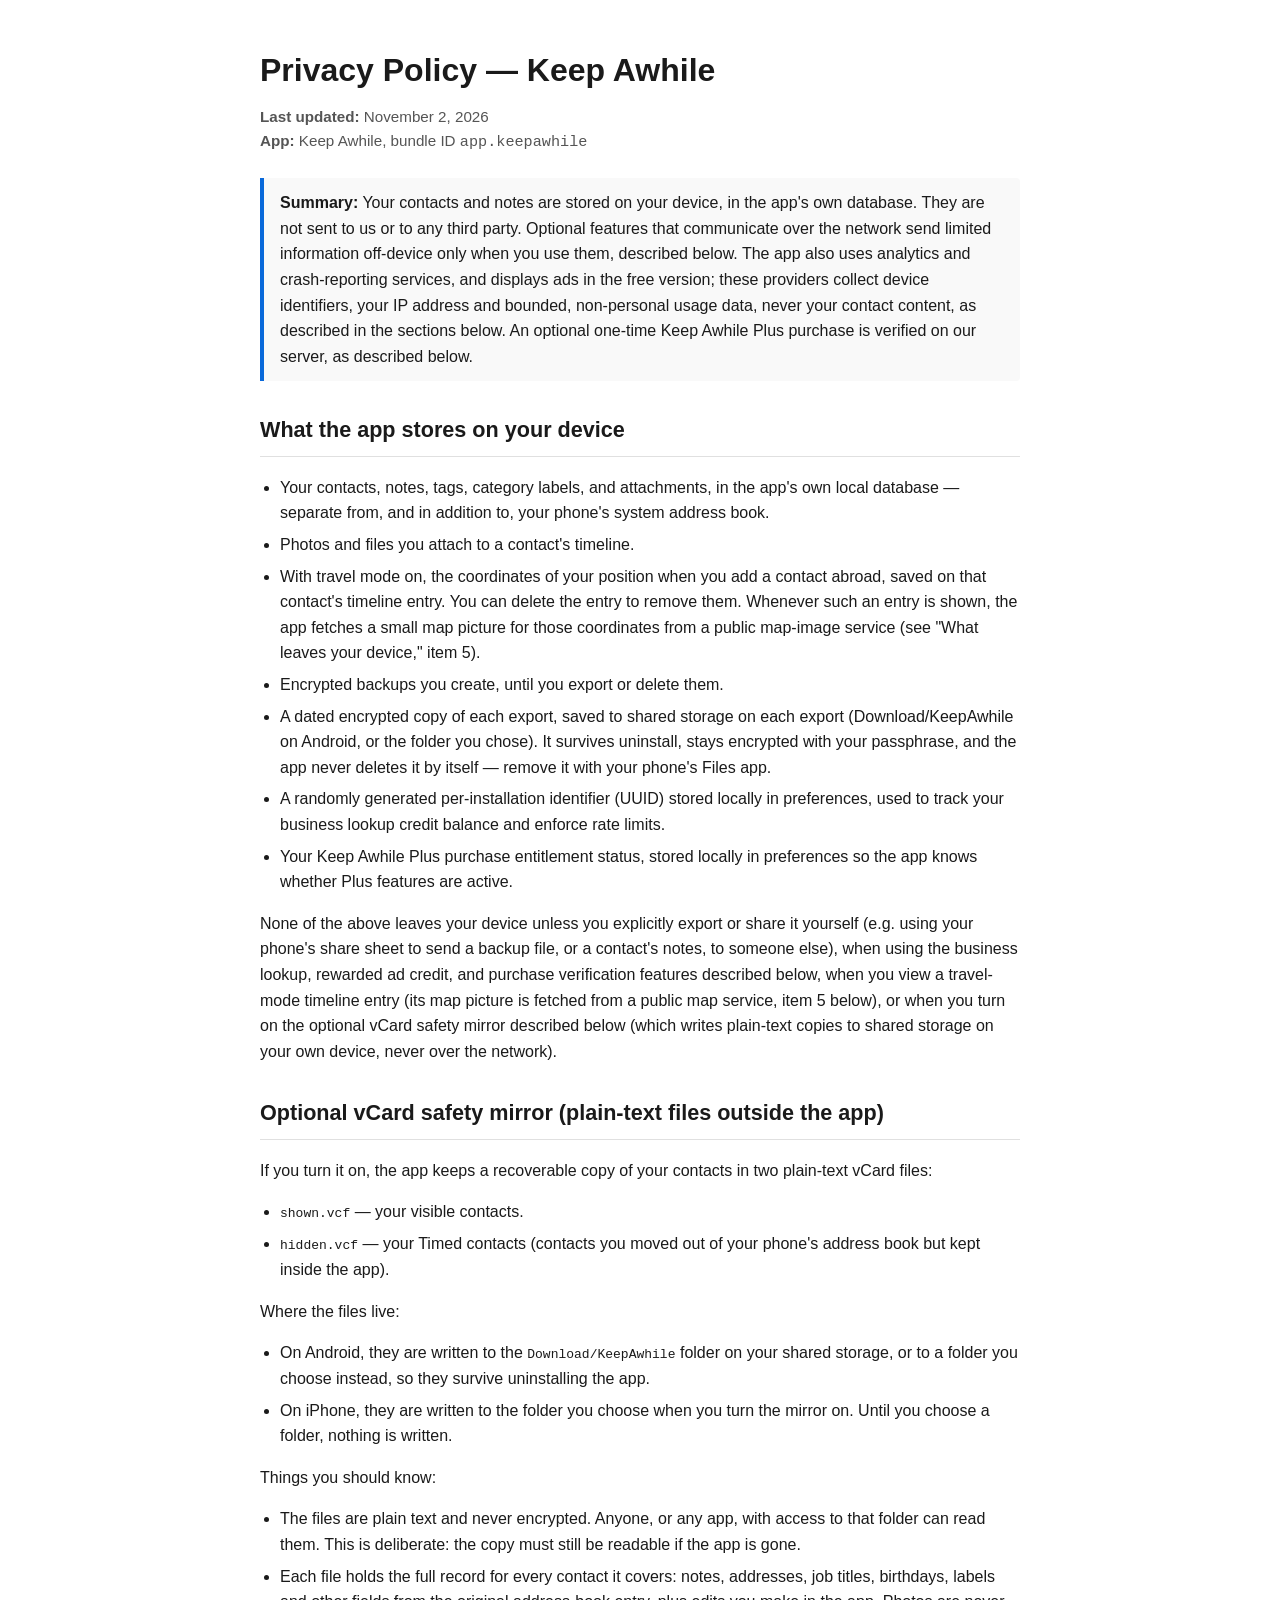
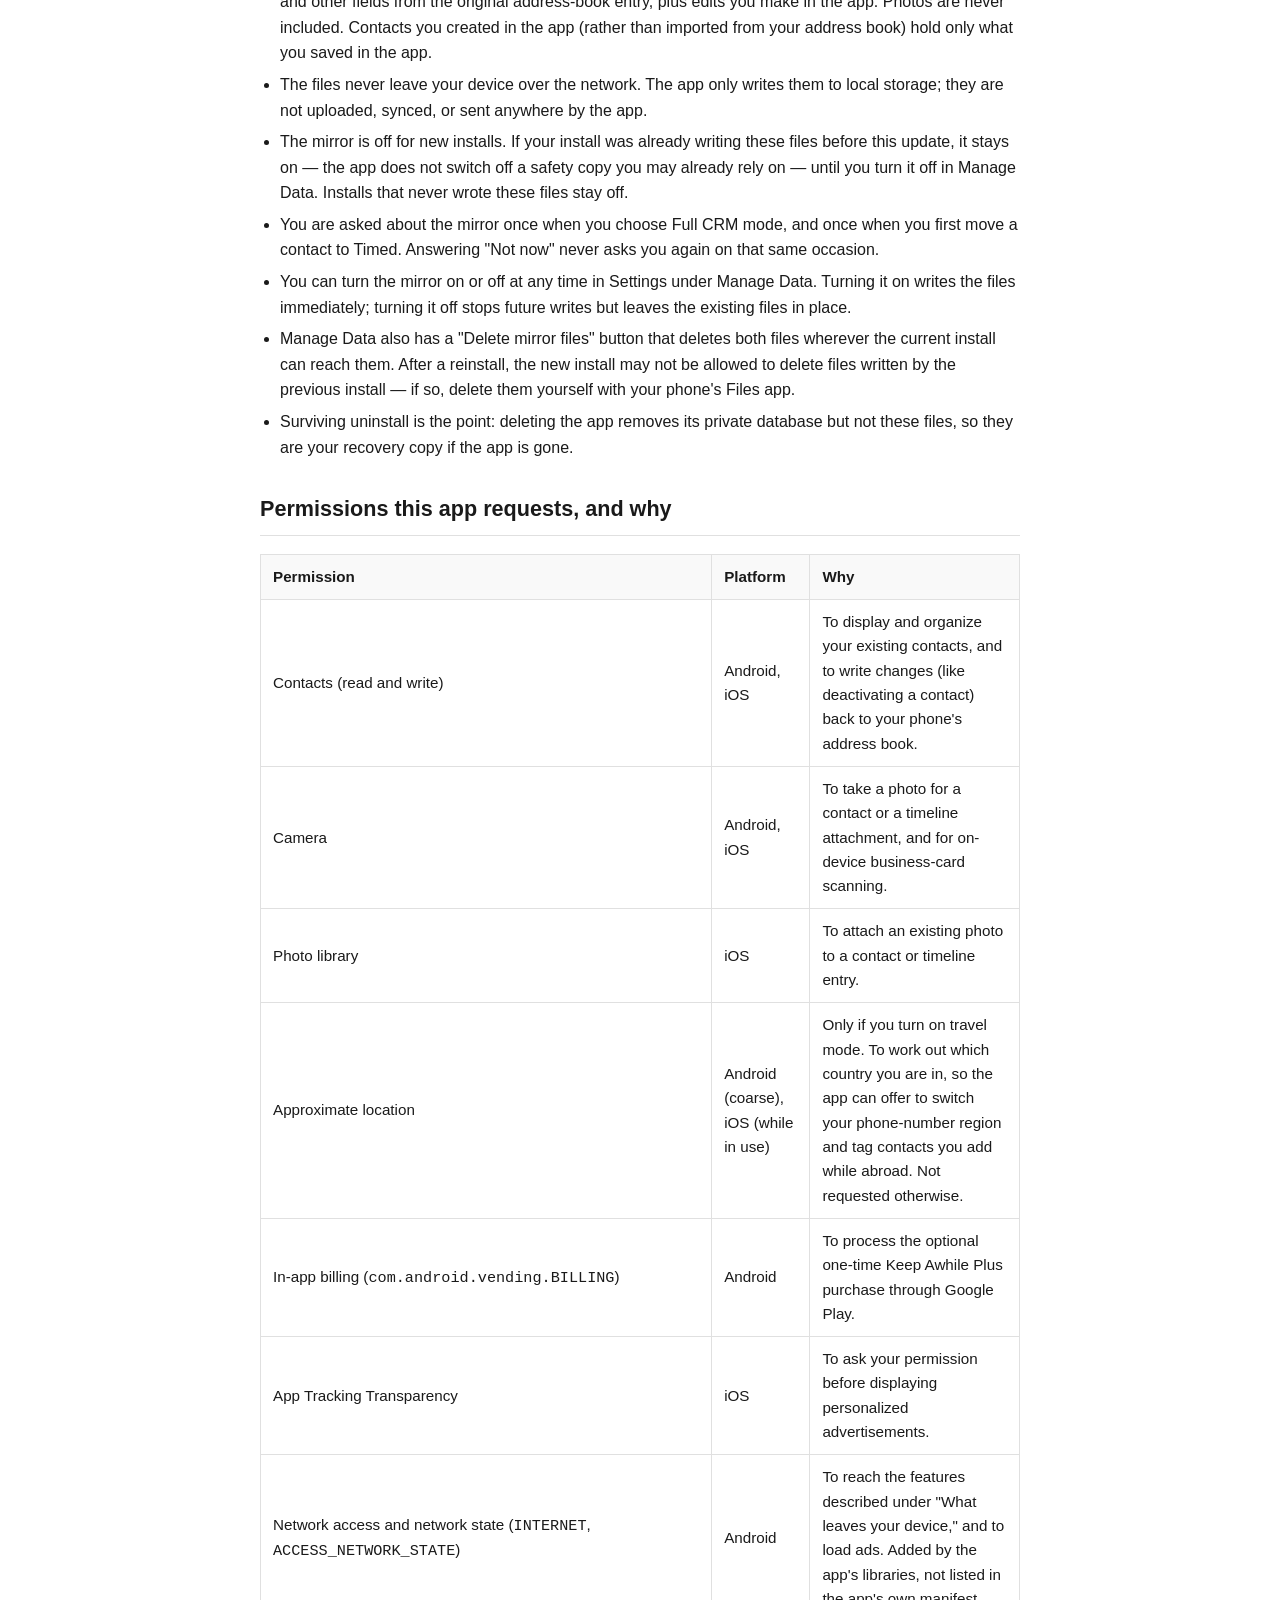
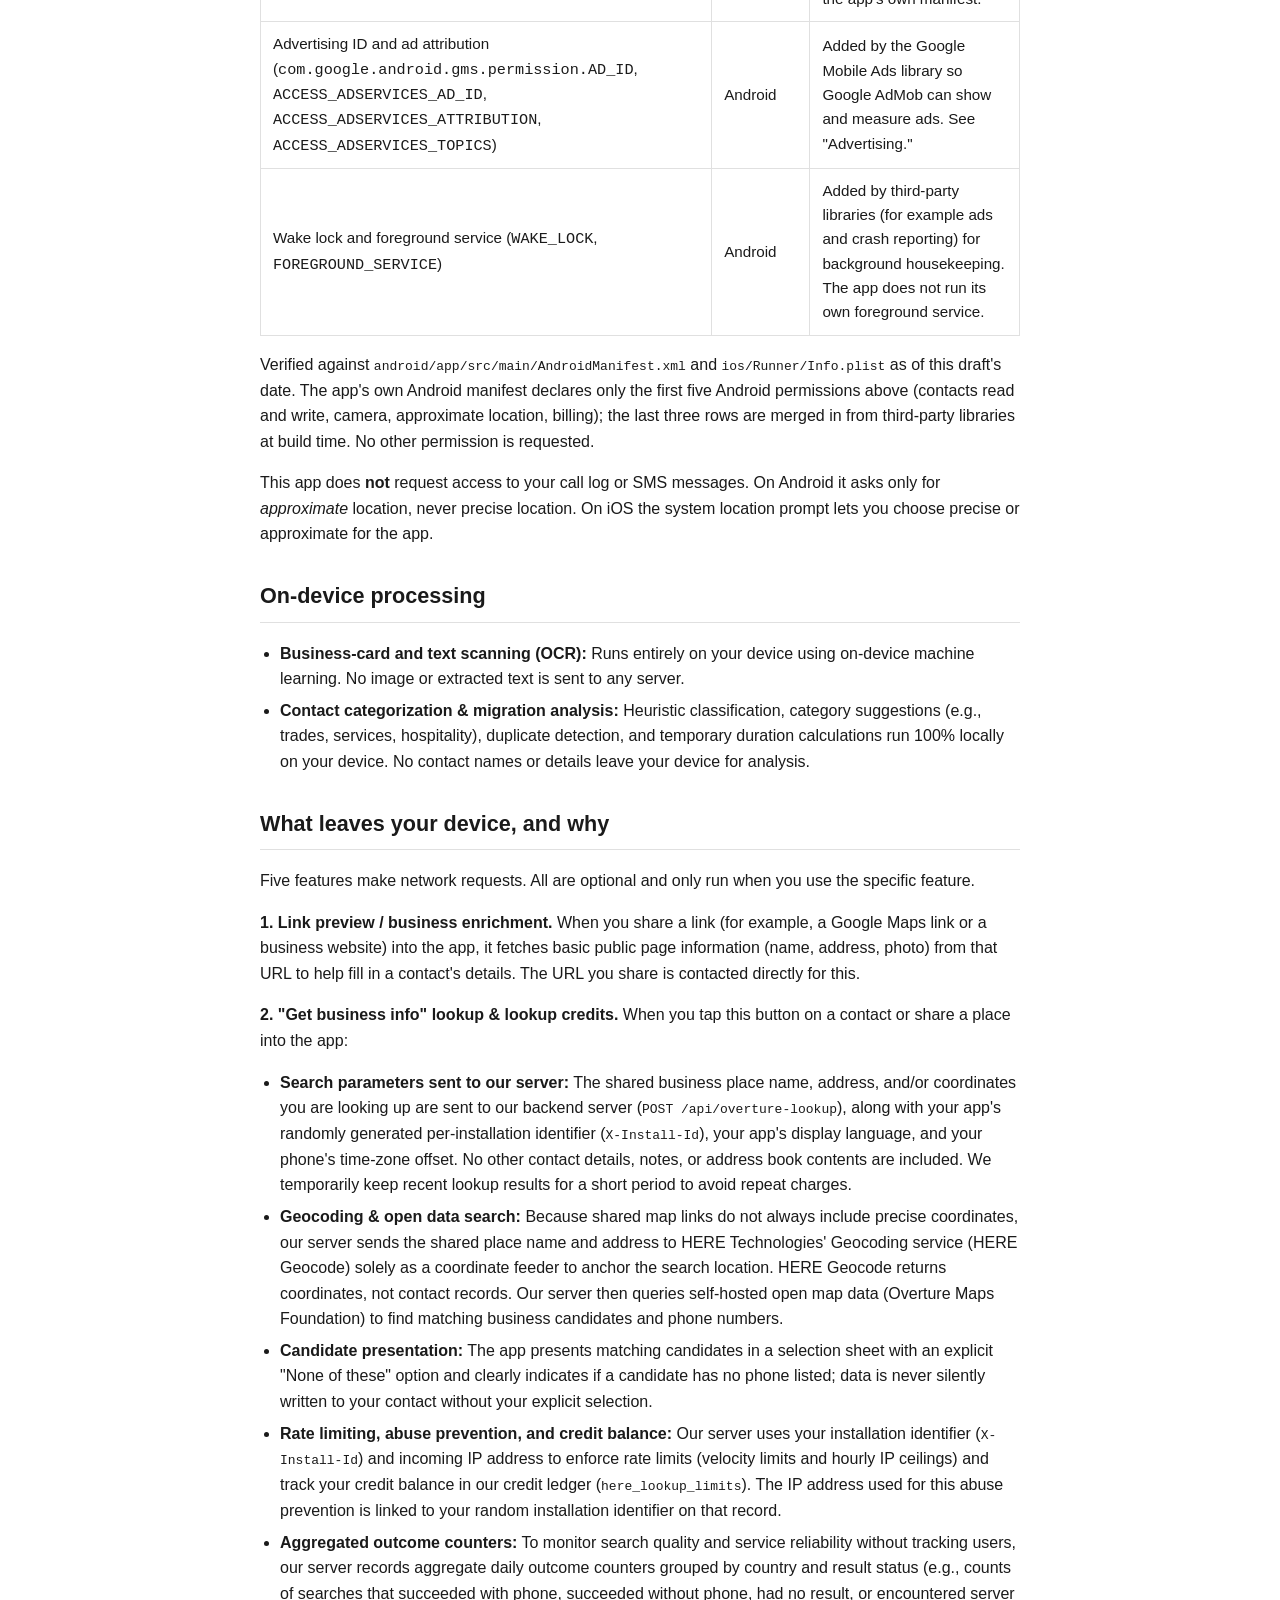
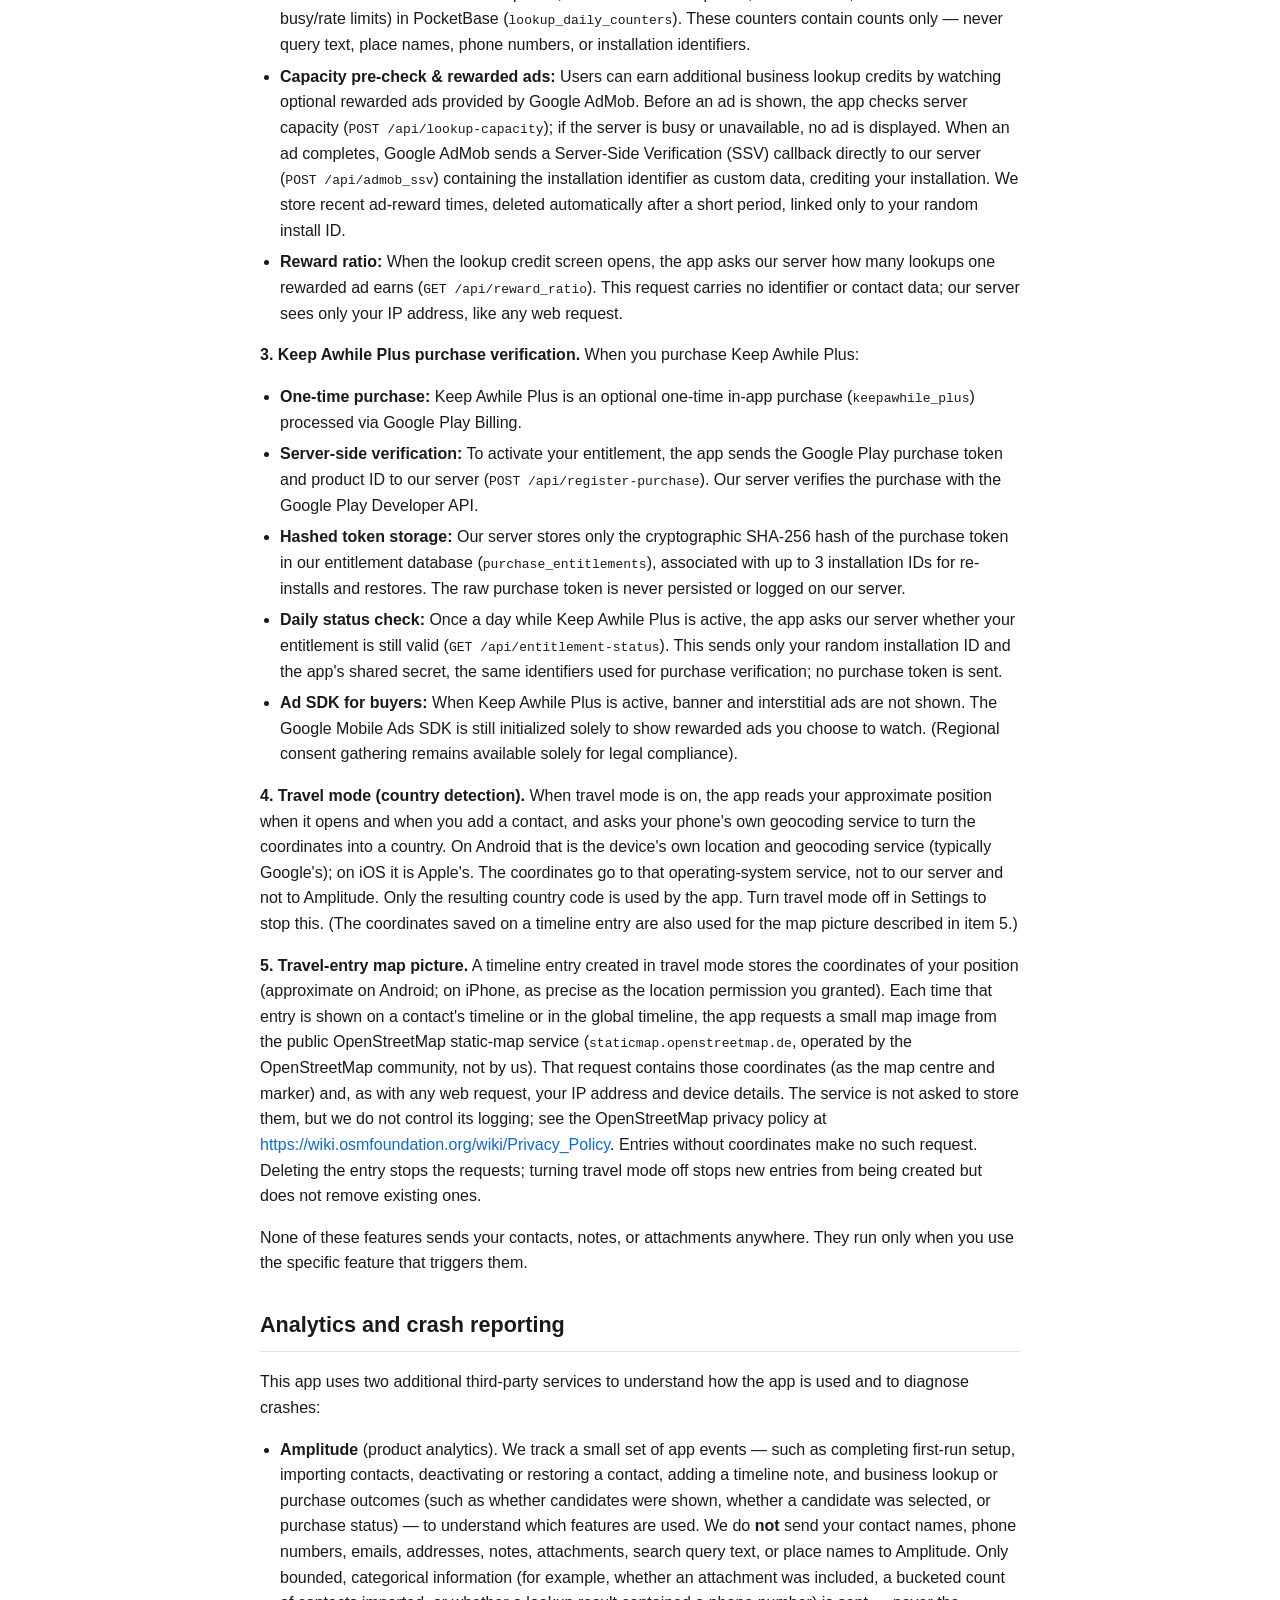
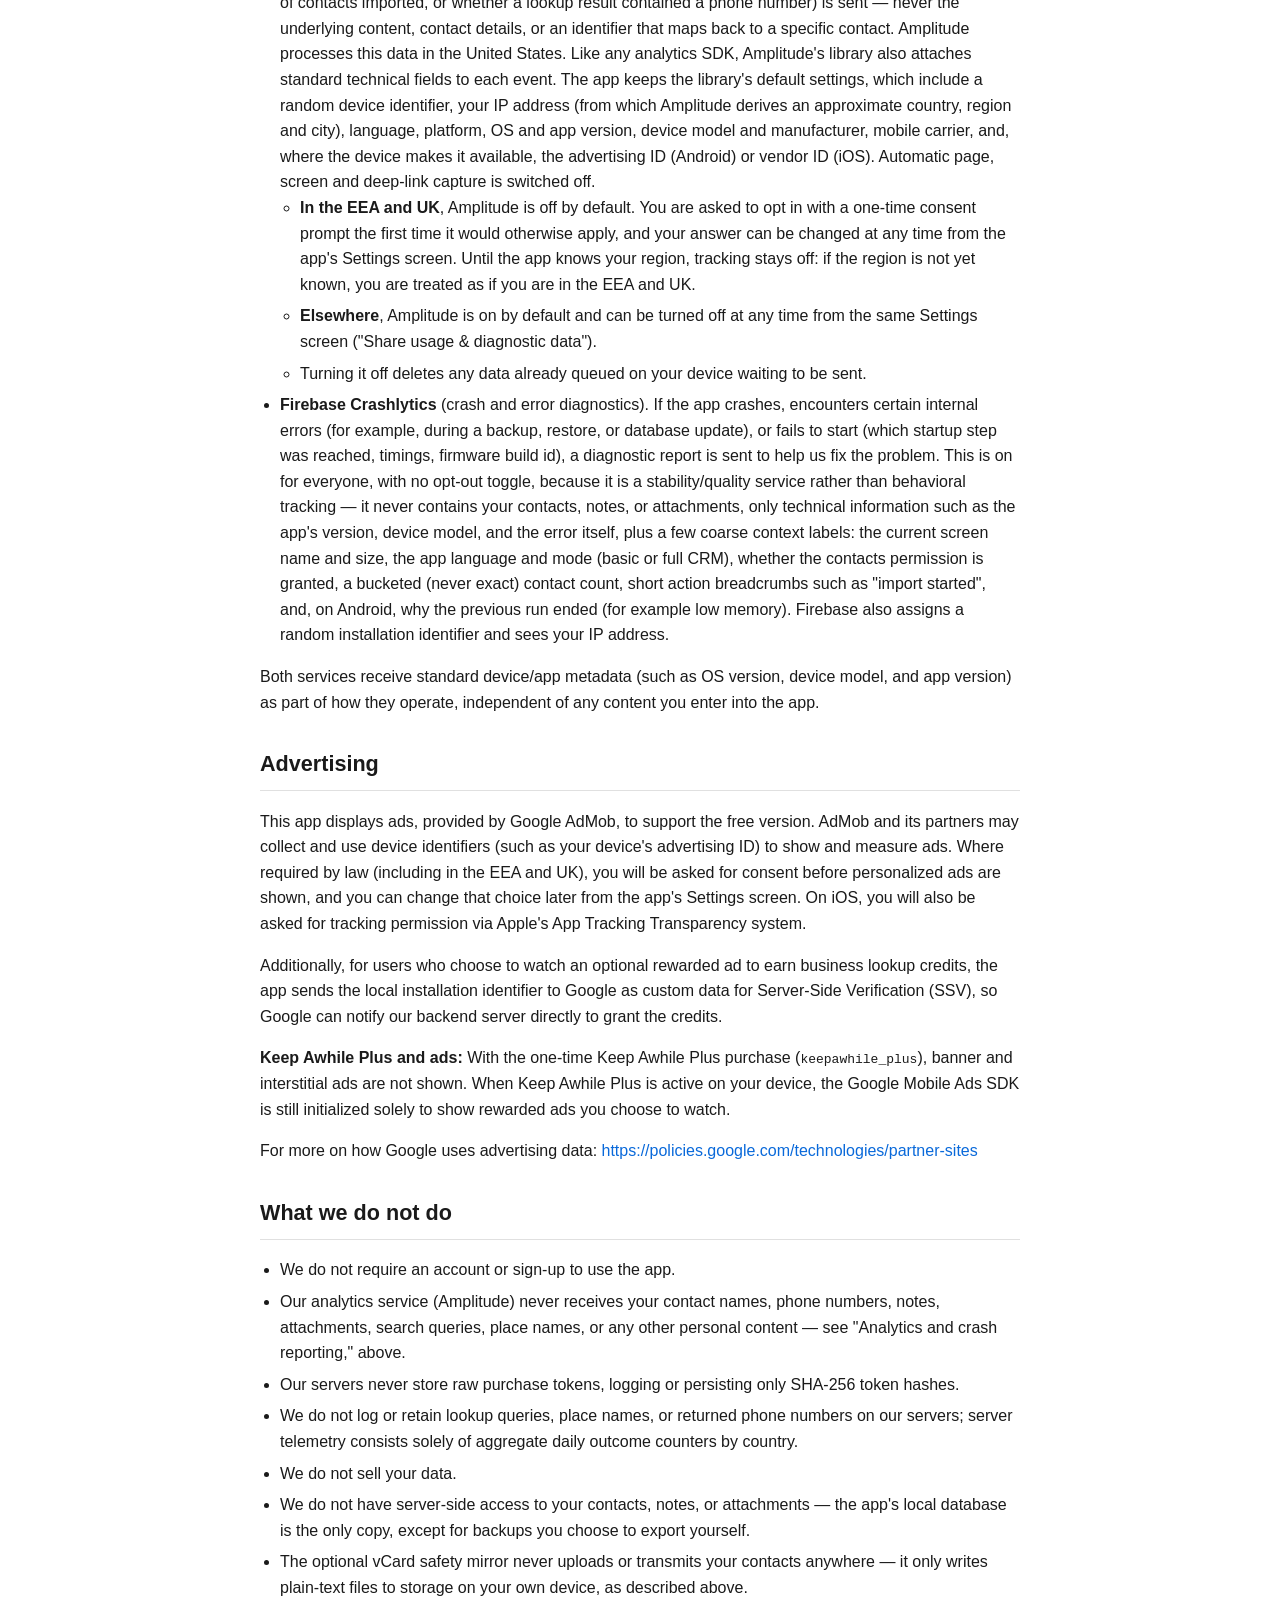
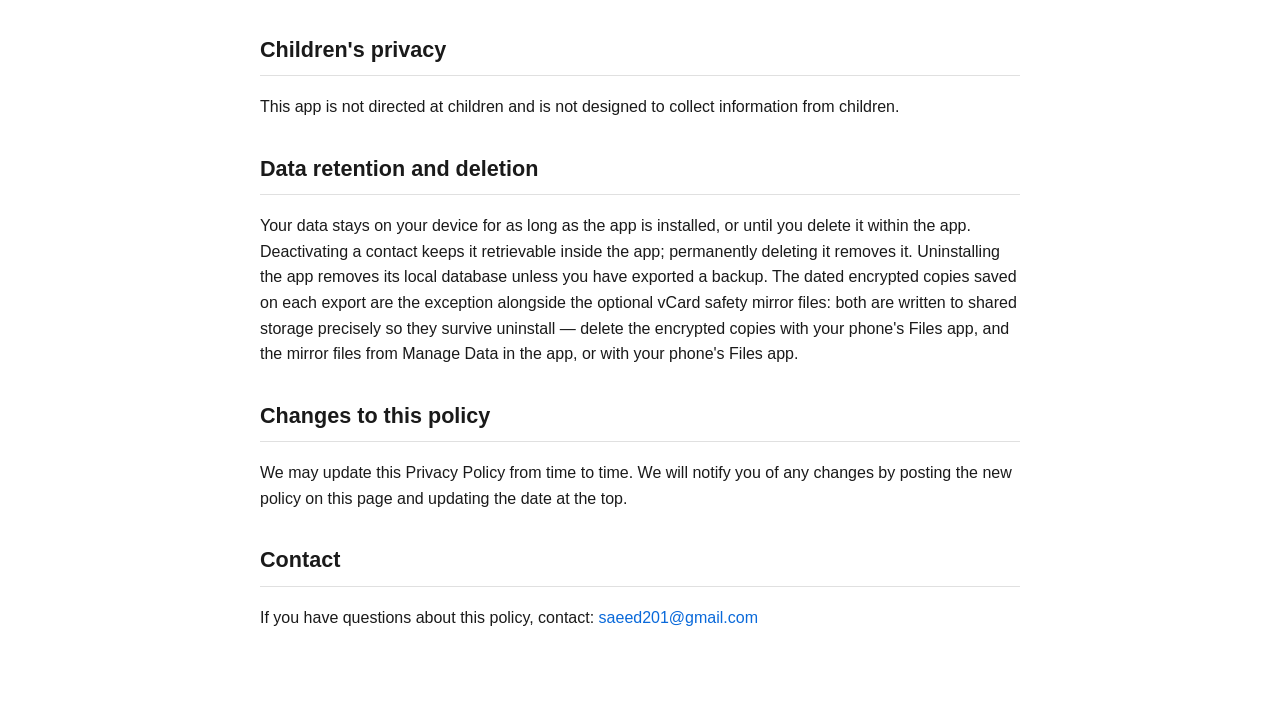
==== commit a49c9c60: "Sync root index.html with the current privacy policy (Nov 2, 2026)" ====
--- a/index.html
+++ b/index.html
@@ -3,125 +3,248 @@
 <head>
   <meta charset="UTF-8">
   <meta name="viewport" content="width=device-width, initial-scale=1.0">
-  <title>Keep Awhile — contacts that know when to leave</title>
-  <meta name="description" content="Keep Awhile is a contacts app for the plumber, the hotel and the one-off electrician: reachable for a while, out of the way later, never deleted.">
-  <meta name="theme-color" content="#2563EB">
-  <meta property="og:title" content="Keep Awhile — contacts that know when to leave">
-  <meta property="og:description" content="Keep Awhile is a contacts app for the plumber, the hotel and the one-off electrician: reachable for a while, out of the way later, never deleted.">
-  <meta property="og:image" content="https://saeed265310.github.io/keepawhile-privacy/assets/og.png">
-  <meta property="og:url" content="https://saeed265310.github.io/keepawhile-privacy/">
-  <link rel="icon" href="assets/icon.png">
-  <link rel="stylesheet" href="assets/style.css">
+  <title>Privacy Policy — Keep Awhile</title>
+  <style>
+    :root {
+      --bg: #ffffff;
+      --text: #1a1a1a;
+      --muted: #555555;
+      --border: #e0e0e0;
+      --card-bg: #f9f9f9;
+      --link: #0969da;
+    }
+    @media (prefers-color-scheme: dark) {
+      :root {
+        --bg: #121212;
+        --text: #e0e0e0;
+        --muted: #aaaaaa;
+        --border: #333333;
+        --card-bg: #1c1c1c;
+        --link: #58a6ff;
+      }
+    }
+    body {
+      font-family: -apple-system, BlinkMacSystemFont, "Segoe UI", Roboto, Helvetica, Arial, sans-serif;
+      line-height: 1.6;
+      color: var(--text);
+      background-color: var(--bg);
+      margin: 0;
+      padding: 24px 16px;
+    }
+    .container {
+      max-width: 760px;
+      margin: 0 auto;
+      padding-bottom: 48px;
+    }
+    h1 {
+      font-size: 2rem;
+      margin-bottom: 8px;
+    }
+    h2 {
+      font-size: 1.35rem;
+      margin-top: 32px;
+      border-bottom: 1px solid var(--border);
+      padding-bottom: 8px;
+    }
+    .meta {
+      color: var(--muted);
+      font-size: 0.95rem;
+      margin-bottom: 24px;
+    }
+    table {
+      width: 100%;
+      border-collapse: collapse;
+      margin: 16px 0;
+    }
+    th, td {
+      border: 1px solid var(--border);
+      padding: 10px 12px;
+      text-align: left;
+      font-size: 0.95rem;
+    }
+    th {
+      background-color: var(--card-bg);
+    }
+    ul {
+      padding-left: 20px;
+    }
+    li {
+      margin-bottom: 6px;
+    }
+    a {
+      color: var(--link);
+      text-decoration: none;
+    }
+    a:hover {
+      text-decoration: underline;
+    }
+    .highlight {
+      background-color: var(--card-bg);
+      border-left: 4px solid var(--link);
+      padding: 12px 16px;
+      margin: 16px 0;
+      border-radius: 0 4px 4px 0;
+    }
+  </style>
 </head>
 <body>
-<a class="skip" href="#main">Skip to content</a>
-<header class="site-header">
-  <div class="wrap">
-    <a class="brand" href="index.html"><img src="assets/icon.png" alt="" width="32" height="32">Keep Awhile</a>
-    <nav aria-label="Main"><ul>
-      <li><a href="index.html" aria-current="page">Home</a></li>
-      <li><a href="features.html">Features</a></li>
-      <li><a href="privacy-policy.html">Privacy</a></li>
-      <li><a href="terms.html">Terms</a></li>
-    </ul></nav>
-  </div>
-</header>
-<main id="main">
-<section class="hero">
-  <div class="wrap">
-    <h1>Keep them for a while. Then let them go.</h1>
-    <p>A contacts app for the plumber, the hotel, the one-off electrician. Reachable now, out of the way later, never deleted.</p>
-    <!-- STORE-LINK -->
-      <span class="btn" aria-disabled="true">Coming soon on Google Play</span>
-    <span class="note">Android 10 or later</span>
-    <div class="shots" style="margin-top:32px"><img class="phone" src="assets/screenshots/01-contacts-home.png" alt="Contacts tab with pinned contacts at the top and an alphabetical list below" width="1080" height="2400" loading="lazy"></div>
-  </div>
-</section>
+  <div class="container">
+<h1>Privacy Policy — Keep Awhile</h1>
+<div class="meta">
+<strong>Last updated:</strong> November 2, 2026<br>
+<strong>App:</strong> Keep Awhile, bundle ID <code>app.keepawhile</code>
+</div>
 
-<section class="section" aria-labelledby="temp">
-  <div class="wrap">
-    <div class="feature-row">
-      <div class="text">
-        <h3>Temporary contacts</h3>
-        <p>Give a contact a time limit when you save it. The time left shows on a badge, and the Timed tab lists everyone who is on the clock. Extend, keep or move several at once.</p>
-      </div>
-      <div class="shots">        <img class="phone" src="assets/screenshots/02-temporary.png" alt="Timed tab listing contacts with days left on each" width="1080" height="2400" loading="lazy"></div>
-    </div>
-
-  </div>
-</section>
-
-<section class="section" aria-labelledby="mem">
-  <div class="wrap">
-    <div class="feature-row flip">
-      <div class="text">
-        <h3>Remember everything about them</h3>
-        <p>Every contact has a timeline of notes and attachments. What they quoted, what you lent them, the photo of the serial plate. Pin up to three notes so the important ones stay on top.</p>
-      </div>
-      <div class="shots">        <img class="phone" src="assets/screenshots/04-contact-detail.png" alt="Contact page with a pinned note and notes grouped by date" width="1080" height="2400" loading="lazy">
-        <img class="phone" src="assets/screenshots/05-note-view.png" alt="A note opened with its photo attachment" width="1080" height="2400" loading="lazy"></div>
-    </div>
-
-  </div>
-</section>
-
-<section class="section" aria-labelledby="ask">
-  <div class="wrap">
-    <div class="feature-row">
-      <div class="text">
-        <h3>Nothing leaves without you asking</h3>
-        <p>When a contact's time is up, Keep Awhile asks. If you hide someone, they leave your phone's address book and the full record stays in the app. Restore them in one tap.</p>
-      </div>
-      <div class="shots">        <img class="phone" src="assets/screenshots/03-expiry-nudge.png" alt="Notifications sheet asking what to do with an expired contact" width="1080" height="2400" loading="lazy"></div>
-    </div>
-
-  </div>
-</section>
-
-<section class="section" aria-labelledby="find">
-  <div class="wrap">
-    <div class="feature-row flip">
-      <div class="text">
-        <h3>Find anything</h3>
-        <p>Search covers names, numbers and the text of your notes. The Timeline tab shows every note across every contact, newest first.</p>
-      </div>
-      <div class="shots">        <img class="phone" src="assets/screenshots/07-global-timeline.png" alt="Timeline tab with a search and matching notes" width="1080" height="2400" loading="lazy"></div>
-    </div>
-
-  </div>
-</section>
-
-<section class="strip" aria-labelledby="own">
-  <div class="wrap section">
-    <h2 id="own" class="section-title">Your data stays yours</h2>
-    <div class="grid">
-      <div class="card"><h3>On your device</h3><p>Your contacts, notes and attachments are kept in the app's own database on your phone.</p></div>
-      <div class="card"><h3>Works offline</h3><p>Adding, editing, searching and restoring contacts never needs a connection.</p></div>
-      <div class="card"><h3>Backups you control</h3><p>Export an encrypted copy, or keep a plain-text vCard safety copy on your device.</p></div>
-    </div>
-  </div>
-</section>
-
-<section class="section" aria-labelledby="faq">
-  <div class="wrap">
-    <h2 id="faq" class="section-title">Questions</h2>
-    <details><summary>Where is my data?</summary><p>On your device. Your contacts, notes and attachments are not sent to us. The free version shows ads, and the ad and analytics services it uses collect device identifiers and limited usage data, never your contact content. The details are in the <a href="privacy-policy.html">Privacy Policy</a>.</p></details>
-    <details><summary>Does it work offline?</summary><p>Yes. Managing contacts and notes needs no connection. Optional features such as business lookup use the network only when you tap them.</p></details>
-    <details><summary>What happens when a contact expires?</summary><p>Nothing happens on its own. Keep Awhile asks you whether to keep, extend or hide the contact. A hidden contact is removed from your phone's address book and kept in full inside the app, where Keep Awhile holds the only copy until you restore it.</p></details>
-    <details><summary>Does it cost anything?</summary><p>Free to start. Details at launch.</p></details>
-    <details><summary>Can I get my contacts back?</summary><p>Yes. Hidden contacts restore in one tap, the Recovery Center can undo recent changes, and you can export an encrypted backup or keep the plain-text vCard safety copy.</p></details>
-  </div>
-</section>
-</main>
-<footer class="site-footer">
-  <div class="wrap">
-    <ul>
-      <li><a href="privacy-policy.html">Privacy Policy</a></li>
-      <li><a href="terms.html">Terms of Service</a></li>
-      <li><a href="mailto:saeed201@gmail.com">saeed201@gmail.com</a></li>
-    </ul>
-    <p>Keep Awhile &middot; Android first.</p>
-  </div>
-</footer>
+<div class="highlight"><strong>Summary:</strong> Your contacts and notes are stored on your device, in the app's own database. They are not sent to us or to any third party. Optional features that communicate over the network send limited information off-device only when you use them, described below. The app also uses analytics and crash-reporting services, and displays ads in the free version; these providers collect device identifiers, your IP address and bounded, non-personal usage data, never your contact content, as described in the sections below. An optional one-time Keep Awhile Plus purchase is verified on our server, as described below.</div>
+<h2>What the app stores on your device</h2>
+<ul>
+<li>Your contacts, notes, tags, category labels, and attachments, in the app's own local database — separate from, and in addition to, your phone's system address book.
+</li>
+<li>Photos and files you attach to a contact's timeline.
+</li>
+<li>With travel mode on, the coordinates of your position when you add a contact abroad, saved on that contact's timeline entry. You can delete the entry to remove them. Whenever such an entry is shown, the app fetches a small map picture for those coordinates from a public map-image service (see "What leaves your device," item 5).
+</li>
+<li>Encrypted backups you create, until you export or delete them.
+</li>
+<li>A dated encrypted copy of each export, saved to shared storage on each export (Download/KeepAwhile on Android, or the folder you chose). It survives uninstall, stays encrypted with your passphrase, and the app never deletes it by itself — remove it with your phone's Files app.
+</li>
+<li>A randomly generated per-installation identifier (UUID) stored locally in preferences, used to track your business lookup credit balance and enforce rate limits.
+</li>
+<li>Your Keep Awhile Plus purchase entitlement status, stored locally in preferences so the app knows whether Plus features are active.
+</li></ul>
+<p>None of the above leaves your device unless you explicitly export or share it yourself (e.g. using your phone's share sheet to send a backup file, or a contact's notes, to someone else), when using the business lookup, rewarded ad credit, and purchase verification features described below, when you view a travel-mode timeline entry (its map picture is fetched from a public map service, item 5 below), or when you turn on the optional vCard safety mirror described below (which writes plain-text copies to shared storage on your own device, never over the network).</p>
+<h2>Optional vCard safety mirror (plain-text files outside the app)</h2>
+<p>If you turn it on, the app keeps a recoverable copy of your contacts in two plain-text vCard files:</p>
+<ul>
+<li><code>shown.vcf</code> — your visible contacts.
+</li>
+<li><code>hidden.vcf</code> — your Timed contacts (contacts you moved out of your phone's address book but kept inside the app).
+</li></ul>
+<p>Where the files live:</p>
+<ul>
+<li>On Android, they are written to the <code>Download/KeepAwhile</code> folder on your shared storage, or to a folder you choose instead, so they survive uninstalling the app.
+</li>
+<li>On iPhone, they are written to the folder you choose when you turn the mirror on. Until you choose a folder, nothing is written.
+</li></ul>
+<p>Things you should know:</p>
+<ul>
+<li>The files are plain text and never encrypted. Anyone, or any app, with access to that folder can read them. This is deliberate: the copy must still be readable if the app is gone.
+</li>
+<li>Each file holds the full record for every contact it covers: notes, addresses, job titles, birthdays, labels and other fields from the original address-book entry, plus edits you make in the app. Photos are never included. Contacts you created in the app (rather than imported from your address book) hold only what you saved in the app.
+</li>
+<li>The files never leave your device over the network. The app only writes them to local storage; they are not uploaded, synced, or sent anywhere by the app.
+</li>
+<li>The mirror is off for new installs. If your install was already writing these files before this update, it stays on — the app does not switch off a safety copy you may already rely on — until you turn it off in Manage Data. Installs that never wrote these files stay off.
+</li>
+<li>You are asked about the mirror once when you choose Full CRM mode, and once when you first move a contact to Timed. Answering "Not now" never asks you again on that same occasion.
+</li>
+<li>You can turn the mirror on or off at any time in Settings under Manage Data. Turning it on writes the files immediately; turning it off stops future writes but leaves the existing files in place.
+</li>
+<li>Manage Data also has a "Delete mirror files" button that deletes both files wherever the current install can reach them. After a reinstall, the new install may not be allowed to delete files written by the previous install — if so, delete them yourself with your phone's Files app.
+</li>
+<li>Surviving uninstall is the point: deleting the app removes its private database but not these files, so they are your recovery copy if the app is gone.
+</li></ul>
+<h2>Permissions this app requests, and why</h2>
+<table>
+<thead><tr><th>Permission</th><th>Platform</th><th>Why</th></tr></thead>
+<tbody>
+<tr><td>Contacts (read and write)</td><td>Android, iOS</td><td>To display and organize your existing contacts, and to write changes (like deactivating a contact) back to your phone's address book.</td></tr>
+<tr><td>Camera</td><td>Android, iOS</td><td>To take a photo for a contact or a timeline attachment, and for on-device business-card scanning.</td></tr>
+<tr><td>Photo library</td><td>iOS</td><td>To attach an existing photo to a contact or timeline entry.</td></tr>
+<tr><td>Approximate location</td><td>Android (coarse), iOS (while in use)</td><td>Only if you turn on travel mode. To work out which country you are in, so the app can offer to switch your phone-number region and tag contacts you add while abroad. Not requested otherwise.</td></tr>
+<tr><td>In-app billing (<code>com.android.vending.BILLING</code>)</td><td>Android</td><td>To process the optional one-time Keep Awhile Plus purchase through Google Play.</td></tr>
+<tr><td>App Tracking Transparency</td><td>iOS</td><td>To ask your permission before displaying personalized advertisements.</td></tr>
+<tr><td>Network access and network state (<code>INTERNET</code>, <code>ACCESS_NETWORK_STATE</code>)</td><td>Android</td><td>To reach the features described under "What leaves your device," and to load ads. Added by the app's libraries, not listed in the app's own manifest.</td></tr>
+<tr><td>Advertising ID and ad attribution (<code>com.google.android.gms.permission.AD_ID</code>, <code>ACCESS_ADSERVICES_AD_ID</code>, <code>ACCESS_ADSERVICES_ATTRIBUTION</code>, <code>ACCESS_ADSERVICES_TOPICS</code>)</td><td>Android</td><td>Added by the Google Mobile Ads library so Google AdMob can show and measure ads. See "Advertising."</td></tr>
+<tr><td>Wake lock and foreground service (<code>WAKE_LOCK</code>, <code>FOREGROUND_SERVICE</code>)</td><td>Android</td><td>Added by third-party libraries (for example ads and crash reporting) for background housekeeping. The app does not run its own foreground service.</td></tr>
+</tbody>
+</table>
+<p>Verified against <code>android/app/src/main/AndroidManifest.xml</code> and <code>ios/Runner/Info.plist</code> as of this draft's date. The app's own Android manifest declares only the first five Android permissions above (contacts read and write, camera, approximate location, billing); the last three rows are merged in from third-party libraries at build time. No other permission is requested.</p>
+<p>This app does <strong>not</strong> request access to your call log or SMS messages. On Android it asks only for <em>approximate</em> location, never precise location. On iOS the system location prompt lets you choose precise or approximate for the app.</p>
+<h2>On-device processing</h2>
+<ul>
+<li><strong>Business-card and text scanning (OCR):</strong> Runs entirely on your device using on-device machine learning. No image or extracted text is sent to any server.
+</li>
+<li><strong>Contact categorization &amp; migration analysis:</strong> Heuristic classification, category suggestions (e.g., trades, services, hospitality), duplicate detection, and temporary duration calculations run 100% locally on your device. No contact names or details leave your device for analysis.
+</li></ul>
+<h2>What leaves your device, and why</h2>
+<p>Five features make network requests. All are optional and only run when you use the specific feature.</p>
+<p><strong>1. Link preview / business enrichment.</strong> When you share a link (for example, a Google Maps link or a business website) into the app, it fetches basic public page information (name, address, photo) from that URL to help fill in a contact's details. The URL you share is contacted directly for this.</p>
+<p><strong>2. "Get business info" lookup &amp; lookup credits.</strong> When you tap this button on a contact or share a place into the app:</p>
+<ul>
+<li><strong>Search parameters sent to our server:</strong> The shared business place name, address, and/or coordinates you are looking up are sent to our backend server (<code>POST /api/overture-lookup</code>), along with your app's randomly generated per-installation identifier (<code>X-Install-Id</code>), your app's display language, and your phone's time-zone offset. No other contact details, notes, or address book contents are included. We temporarily keep recent lookup results for a short period to avoid repeat charges.
+</li>
+<li><strong>Geocoding &amp; open data search:</strong> Because shared map links do not always include precise coordinates, our server sends the shared place name and address to HERE Technologies' Geocoding service (HERE Geocode) solely as a coordinate feeder to anchor the search location. HERE Geocode returns coordinates, not contact records. Our server then queries self-hosted open map data (Overture Maps Foundation) to find matching business candidates and phone numbers.
+</li>
+<li><strong>Candidate presentation:</strong> The app presents matching candidates in a selection sheet with an explicit "None of these" option and clearly indicates if a candidate has no phone listed; data is never silently written to your contact without your explicit selection.
+</li>
+<li><strong>Rate limiting, abuse prevention, and credit balance:</strong> Our server uses your installation identifier (<code>X-Install-Id</code>) and incoming IP address to enforce rate limits (velocity limits and hourly IP ceilings) and track your credit balance in our credit ledger (<code>here_lookup_limits</code>). The IP address used for this abuse prevention is linked to your random installation identifier on that record.
+</li>
+<li><strong>Aggregated outcome counters:</strong> To monitor search quality and service reliability without tracking users, our server records aggregate daily outcome counters grouped by country and result status (e.g., counts of searches that succeeded with phone, succeeded without phone, had no result, or encountered server busy/rate limits) in PocketBase (<code>lookup_daily_counters</code>). These counters contain counts only — never query text, place names, phone numbers, or installation identifiers.
+</li>
+<li><strong>Capacity pre-check &amp; rewarded ads:</strong> Users can earn additional business lookup credits by watching optional rewarded ads provided by Google AdMob. Before an ad is shown, the app checks server capacity (<code>POST /api/lookup-capacity</code>); if the server is busy or unavailable, no ad is displayed. When an ad completes, Google AdMob sends a Server-Side Verification (SSV) callback directly to our server (<code>POST /api/admob_ssv</code>) containing the installation identifier as custom data, crediting your installation. We store recent ad-reward times, deleted automatically after a short period, linked only to your random install ID.
+</li>
+<li><strong>Reward ratio:</strong> When the lookup credit screen opens, the app asks our server how many lookups one rewarded ad earns (<code>GET /api/reward_ratio</code>). This request carries no identifier or contact data; our server sees only your IP address, like any web request.
+</li></ul>
+<p><strong>3. Keep Awhile Plus purchase verification.</strong> When you purchase Keep Awhile Plus:</p>
+<ul>
+<li><strong>One-time purchase:</strong> Keep Awhile Plus is an optional one-time in-app purchase (<code>keepawhile_plus</code>) processed via Google Play Billing.
+</li>
+<li><strong>Server-side verification:</strong> To activate your entitlement, the app sends the Google Play purchase token and product ID to our server (<code>POST /api/register-purchase</code>). Our server verifies the purchase with the Google Play Developer API.
+</li>
+<li><strong>Hashed token storage:</strong> Our server stores only the cryptographic SHA-256 hash of the purchase token in our entitlement database (<code>purchase_entitlements</code>), associated with up to 3 installation IDs for re-installs and restores. The raw purchase token is never persisted or logged on our server.
+</li>
+<li><strong>Daily status check:</strong> Once a day while Keep Awhile Plus is active, the app asks our server whether your entitlement is still valid (<code>GET /api/entitlement-status</code>). This sends only your random installation ID and the app's shared secret, the same identifiers used for purchase verification; no purchase token is sent.
+</li>
+<li><strong>Ad SDK for buyers:</strong> When Keep Awhile Plus is active, banner and interstitial ads are not shown. The Google Mobile Ads SDK is still initialized solely to show rewarded ads you choose to watch. (Regional consent gathering remains available solely for legal compliance).
+</li></ul>
+<p><strong>4. Travel mode (country detection).</strong> When travel mode is on, the app reads your approximate position when it opens and when you add a contact, and asks your phone's own geocoding service to turn the coordinates into a country. On Android that is the device's own location and geocoding service (typically Google's); on iOS it is Apple's. The coordinates go to that operating-system service, not to our server and not to Amplitude. Only the resulting country code is used by the app. Turn travel mode off in Settings to stop this. (The coordinates saved on a timeline entry are also used for the map picture described in item 5.)</p>
+<p><strong>5. Travel-entry map picture.</strong> A timeline entry created in travel mode stores the coordinates of your position (approximate on Android; on iPhone, as precise as the location permission you granted). Each time that entry is shown on a contact's timeline or in the global timeline, the app requests a small map image from the public OpenStreetMap static-map service (<code>staticmap.openstreetmap.de</code>, operated by the OpenStreetMap community, not by us). That request contains those coordinates (as the map centre and marker) and, as with any web request, your IP address and device details. The service is not asked to store them, but we do not control its logging; see the OpenStreetMap privacy policy at <a href="https://wiki.osmfoundation.org/wiki/Privacy_Policy">https://wiki.osmfoundation.org/wiki/Privacy_Policy</a>. Entries without coordinates make no such request. Deleting the entry stops the requests; turning travel mode off stops new entries from being created but does not remove existing ones.</p>
+<p>None of these features sends your contacts, notes, or attachments anywhere. They run only when you use the specific feature that triggers them.</p>
+<h2>Analytics and crash reporting</h2>
+<p>This app uses two additional third-party services to understand how the app is used and to diagnose crashes:</p>
+<ul>
+<li><strong>Amplitude</strong> (product analytics). We track a small set of app events — such as completing first-run setup, importing contacts, deactivating or restoring a contact, adding a timeline note, and business lookup or purchase outcomes (such as whether candidates were shown, whether a candidate was selected, or purchase status) — to understand which features are used. We do <strong>not</strong> send your contact names, phone numbers, emails, addresses, notes, attachments, search query text, or place names to Amplitude. Only bounded, categorical information (for example, whether an attachment was included, a bucketed count of contacts imported, or whether a lookup result contained a phone number) is sent — never the underlying content, contact details, or an identifier that maps back to a specific contact. Amplitude processes this data in the United States. Like any analytics SDK, Amplitude's library also attaches standard technical fields to each event. The app keeps the library's default settings, which include a random device identifier, your IP address (from which Amplitude derives an approximate country, region and city), language, platform, OS and app version, device model and manufacturer, mobile carrier, and, where the device makes it available, the advertising ID (Android) or vendor ID (iOS). Automatic page, screen and deep-link capture is switched off.
+<ul>
+<li><strong>In the EEA and UK</strong>, Amplitude is off by default. You are asked to opt in with a one-time consent prompt the first time it would otherwise apply, and your answer can be changed at any time from the app's Settings screen. Until the app knows your region, tracking stays off: if the region is not yet known, you are treated as if you are in the EEA and UK.
+</li>
+<li><strong>Elsewhere</strong>, Amplitude is on by default and can be turned off at any time from the same Settings screen ("Share usage &amp; diagnostic data").
+</li>
+<li>Turning it off deletes any data already queued on your device waiting to be sent.
+</li></ul>
+</li>
+<li><strong>Firebase Crashlytics</strong> (crash and error diagnostics). If the app crashes, encounters certain internal errors (for example, during a backup, restore, or database update), or fails to start (which startup step was reached, timings, firmware build id), a diagnostic report is sent to help us fix the problem. This is on for everyone, with no opt-out toggle, because it is a stability/quality service rather than behavioral tracking — it never contains your contacts, notes, or attachments, only technical information such as the app's version, device model, and the error itself, plus a few coarse context labels: the current screen name and size, the app language and mode (basic or full CRM), whether the contacts permission is granted, a bucketed (never exact) contact count, short action breadcrumbs such as "import started", and, on Android, why the previous run ended (for example low memory). Firebase also assigns a random installation identifier and sees your IP address.
+</li></ul>
+<p>Both services receive standard device/app metadata (such as OS version, device model, and app version) as part of how they operate, independent of any content you enter into the app.</p>
+<h2>Advertising</h2>
+<p>This app displays ads, provided by Google AdMob, to support the free version. AdMob and its partners may collect and use device identifiers (such as your device's advertising ID) to show and measure ads. Where required by law (including in the EEA and UK), you will be asked for consent before personalized ads are shown, and you can change that choice later from the app's Settings screen. On iOS, you will also be asked for tracking permission via Apple's App Tracking Transparency system.</p>
+<p>Additionally, for users who choose to watch an optional rewarded ad to earn business lookup credits, the app sends the local installation identifier to Google as custom data for Server-Side Verification (SSV), so Google can notify our backend server directly to grant the credits.</p>
+<p><strong>Keep Awhile Plus and ads:</strong> With the one-time Keep Awhile Plus purchase (<code>keepawhile_plus</code>), banner and interstitial ads are not shown. When Keep Awhile Plus is active on your device, the Google Mobile Ads SDK is still initialized solely to show rewarded ads you choose to watch.</p>
+<p>For more on how Google uses advertising data: <a href="https://policies.google.com/technologies/partner-sites">https://policies.google.com/technologies/partner-sites</a></p>
+<h2>What we do not do</h2>
+<ul>
+<li>We do not require an account or sign-up to use the app.
+</li>
+<li>Our analytics service (Amplitude) never receives your contact names, phone numbers, notes, attachments, search queries, place names, or any other personal content — see "Analytics and crash reporting," above.
+</li>
+<li>Our servers never store raw purchase tokens, logging or persisting only SHA-256 token hashes.
+</li>
+<li>We do not log or retain lookup queries, place names, or returned phone numbers on our servers; server telemetry consists solely of aggregate daily outcome counters by country.
+</li>
+<li>We do not sell your data.
+</li>
+<li>We do not have server-side access to your contacts, notes, or attachments — the app's local database is the only copy, except for backups you choose to export yourself.
+</li>
+<li>The optional vCard safety mirror never uploads or transmits your contacts anywhere — it only writes plain-text files to storage on your own device, as described above.
+</li></ul>
+<h2>Children's privacy</h2>
+<p>This app is not directed at children and is not designed to collect information from children.</p>
+<h2>Data retention and deletion</h2>
+<p>Your data stays on your device for as long as the app is installed, or until you delete it within the app. Deactivating a contact keeps it retrievable inside the app; permanently deleting it removes it. Uninstalling the app removes its local database unless you have exported a backup. The dated encrypted copies saved on each export are the exception alongside the optional vCard safety mirror files: both are written to shared storage precisely so they survive uninstall — delete the encrypted copies with your phone's Files app, and the mirror files from Manage Data in the app, or with your phone's Files app.</p>
+<h2>Changes to this policy</h2>
+<p>We may update this Privacy Policy from time to time. We will notify you of any changes by posting the new policy on this page and updating the date at the top.</p>
+<h2>Contact</h2>
+<p>If you have questions about this policy, contact: <a href="mailto:saeed201@gmail.com">saeed201@gmail.com</a></p>
+</div>
 </body>
 </html>
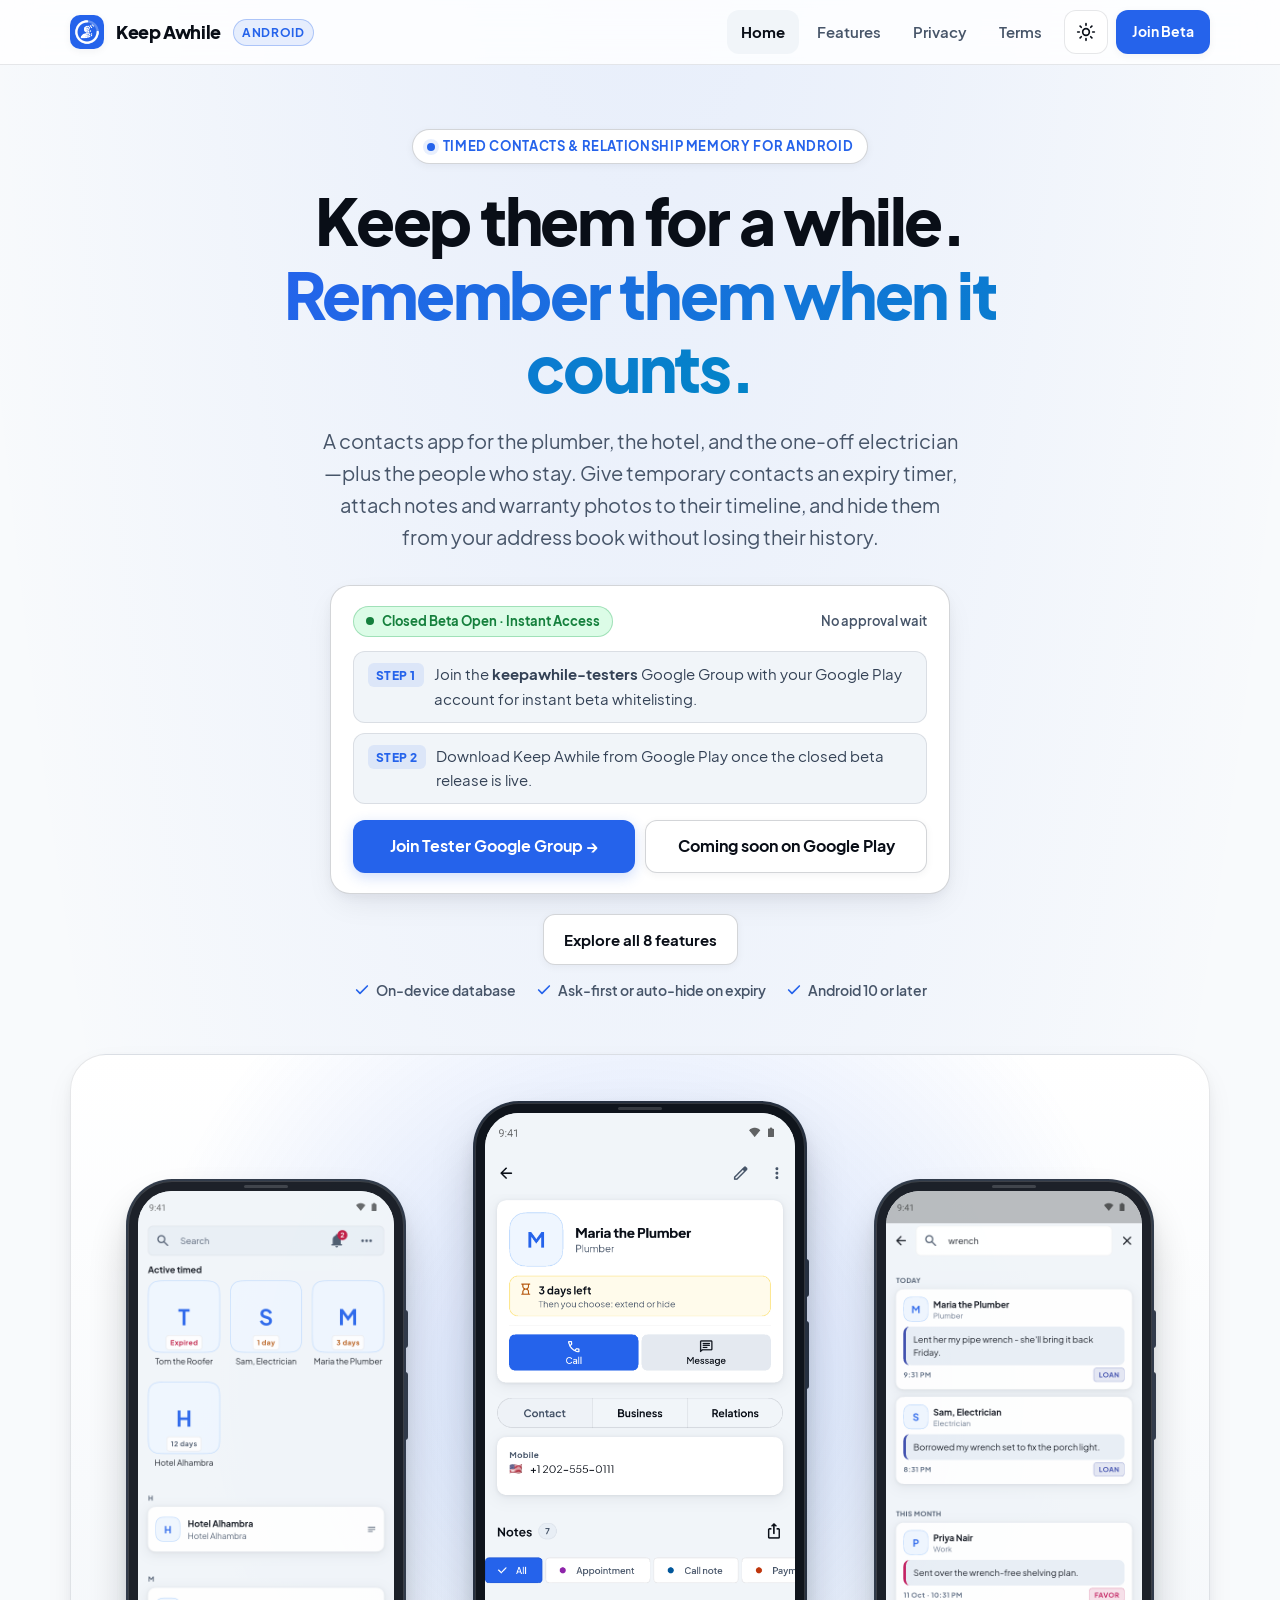
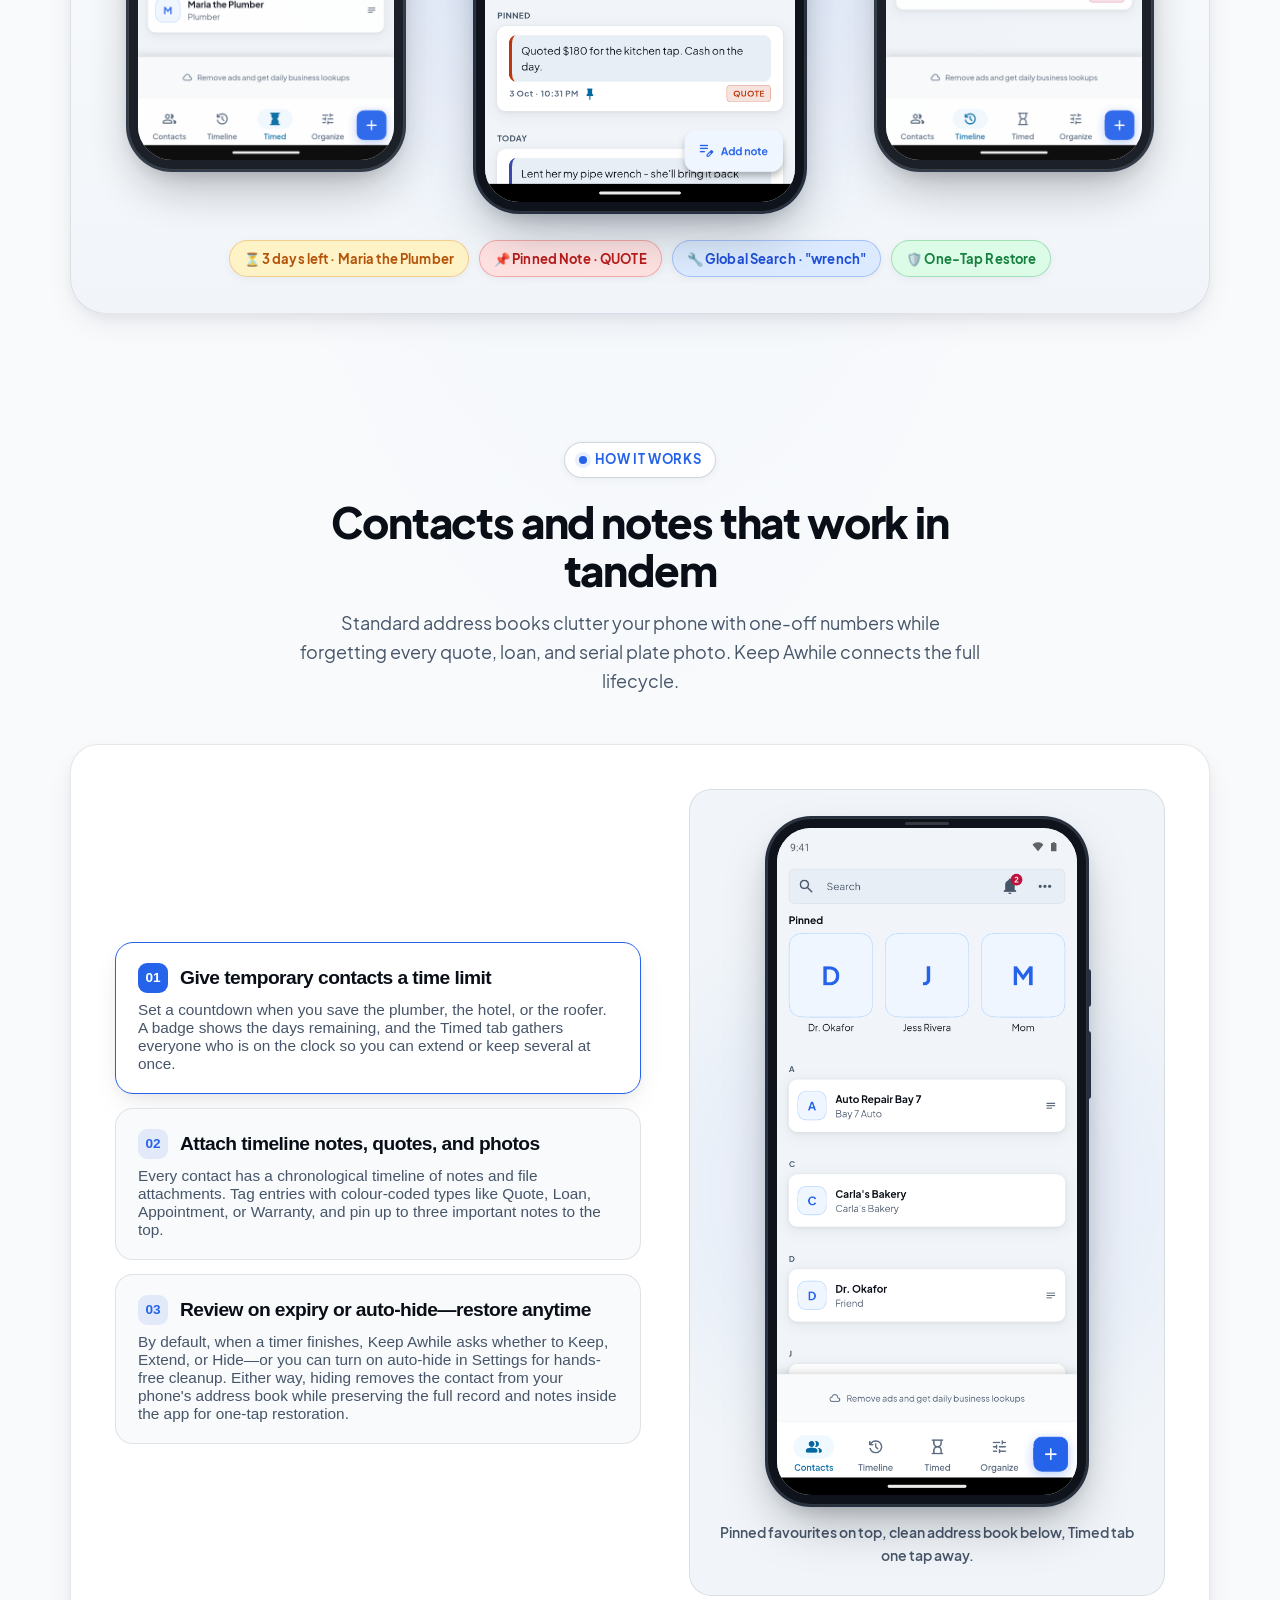
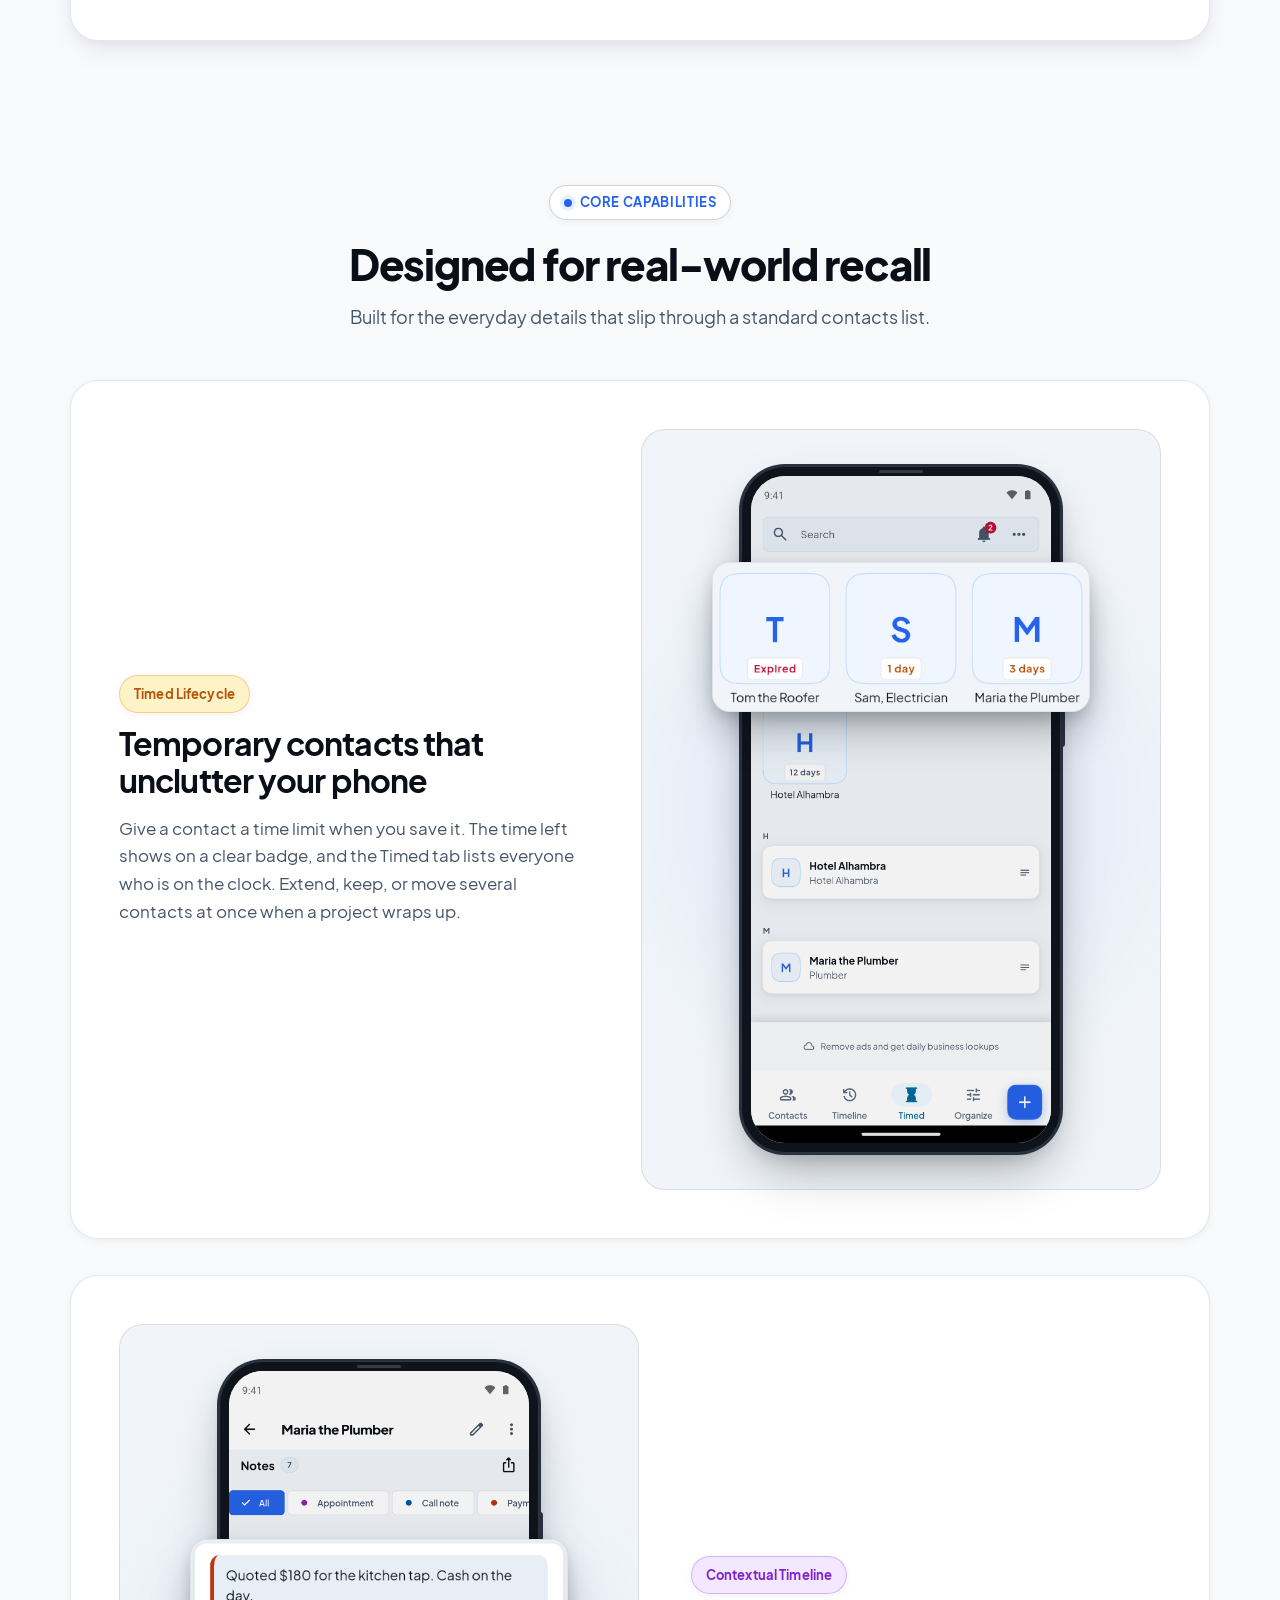
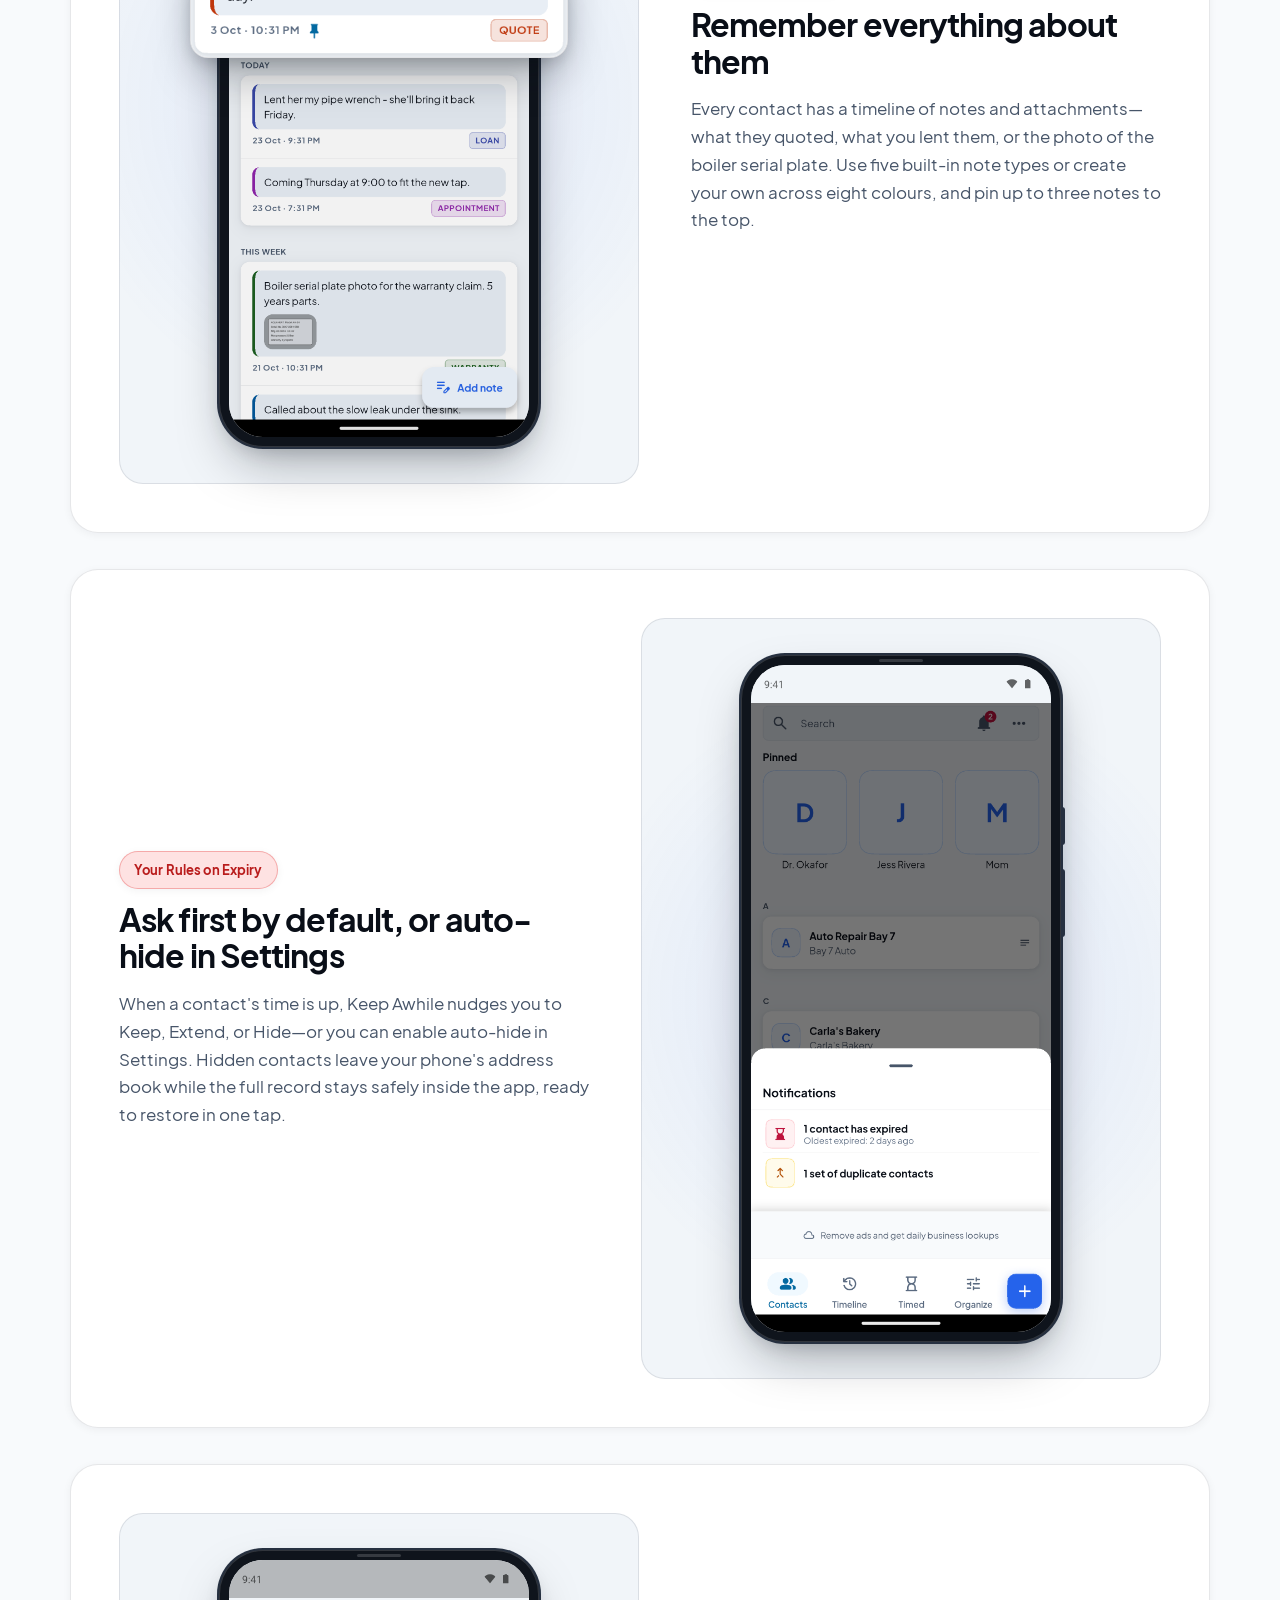
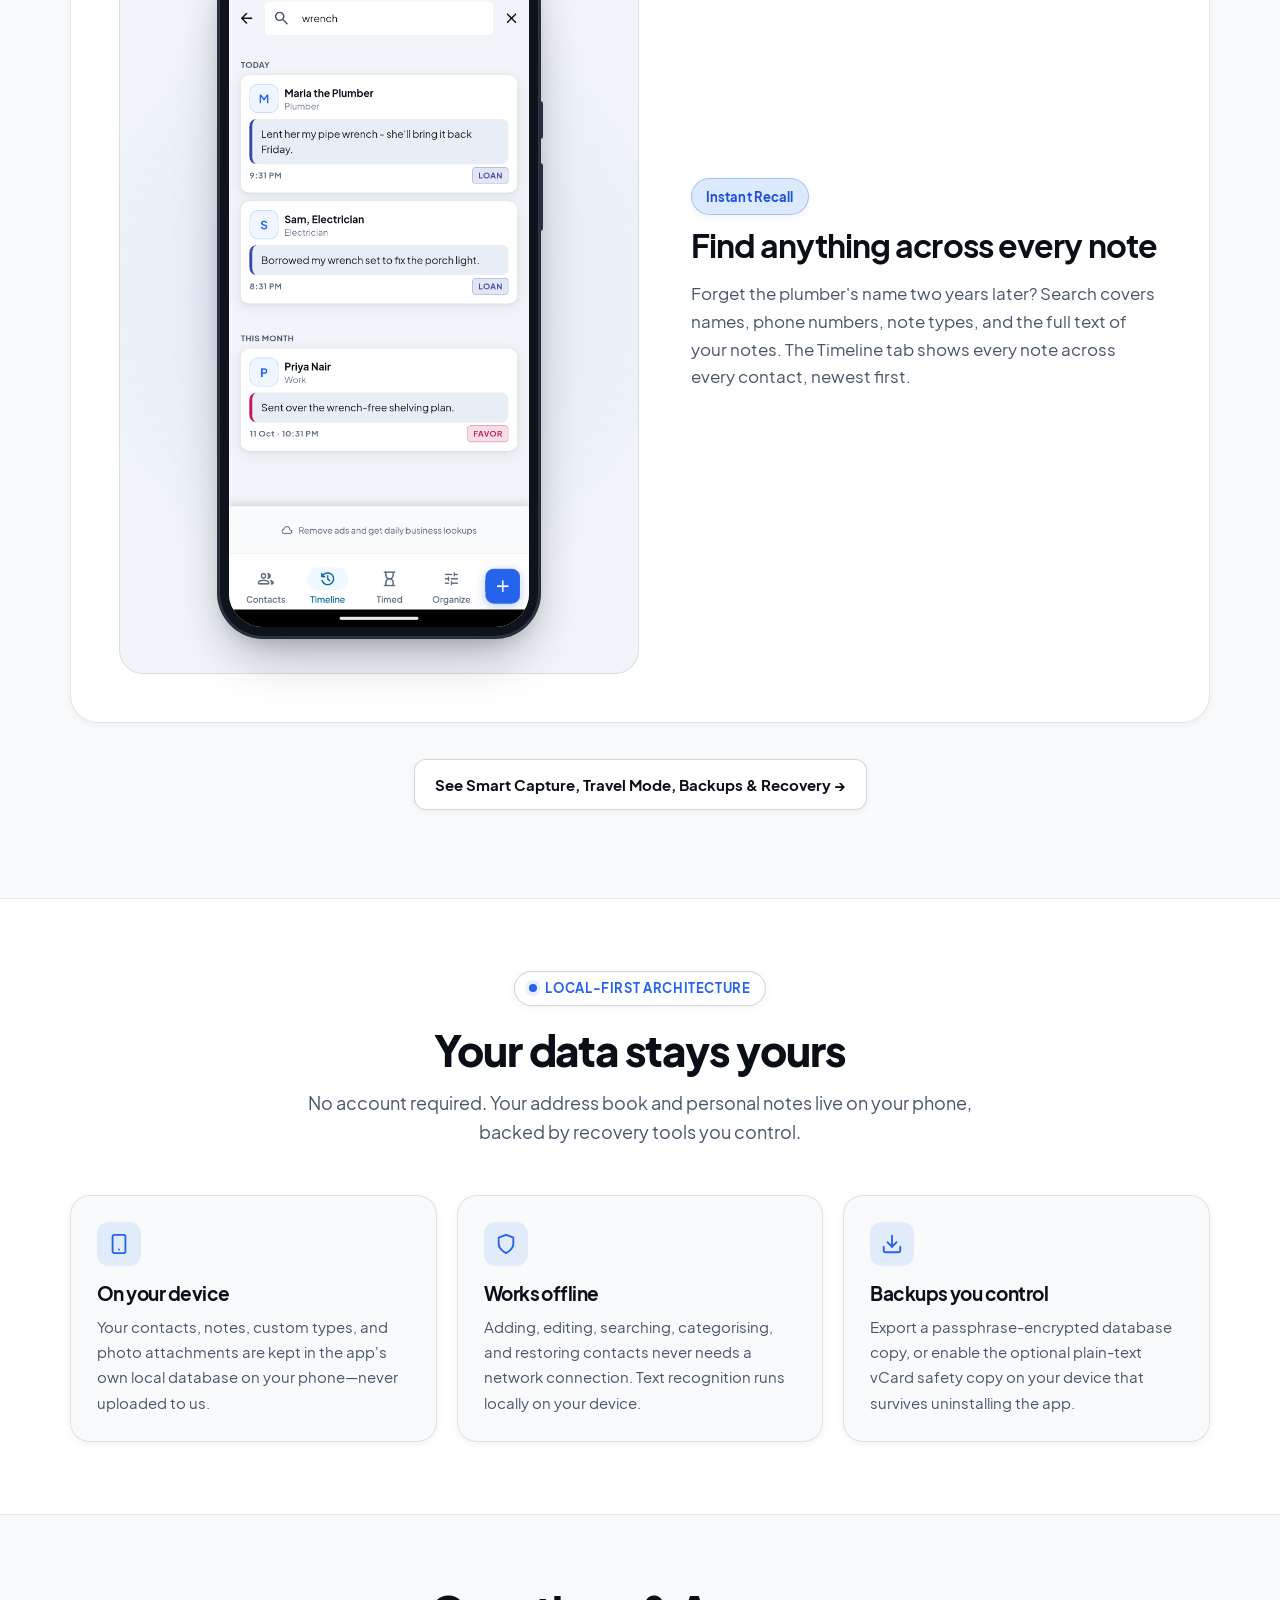
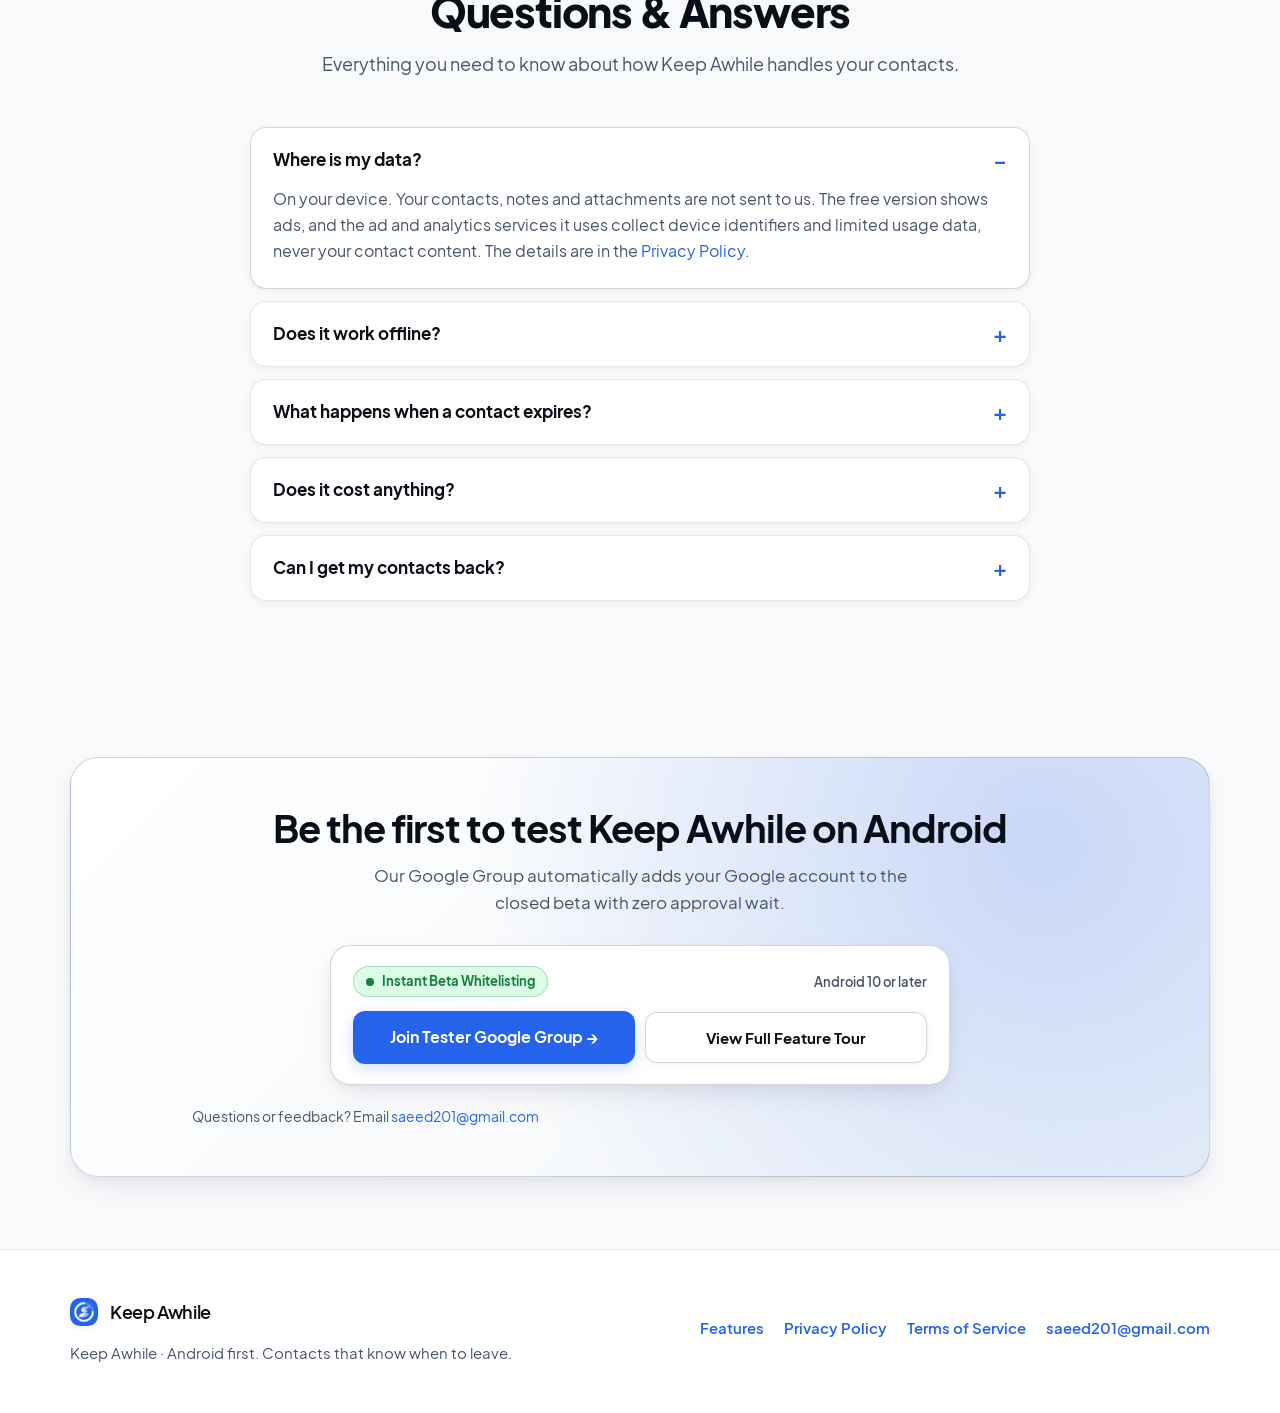
==== commit 99131fcf: "Redesign marketing website, add pop-out slices, and sync Nov 2 privacy policy" ====
--- a/index.html
+++ b/index.html
@@ -3,248 +3,472 @@
 <head>
   <meta charset="UTF-8">
   <meta name="viewport" content="width=device-width, initial-scale=1.0">
-  <title>Privacy Policy — Keep Awhile</title>
-  <style>
-    :root {
-      --bg: #ffffff;
-      --text: #1a1a1a;
-      --muted: #555555;
-      --border: #e0e0e0;
-      --card-bg: #f9f9f9;
-      --link: #0969da;
-    }
-    @media (prefers-color-scheme: dark) {
-      :root {
-        --bg: #121212;
-        --text: #e0e0e0;
-        --muted: #aaaaaa;
-        --border: #333333;
-        --card-bg: #1c1c1c;
-        --link: #58a6ff;
-      }
-    }
-    body {
-      font-family: -apple-system, BlinkMacSystemFont, "Segoe UI", Roboto, Helvetica, Arial, sans-serif;
-      line-height: 1.6;
-      color: var(--text);
-      background-color: var(--bg);
-      margin: 0;
-      padding: 24px 16px;
-    }
-    .container {
-      max-width: 760px;
-      margin: 0 auto;
-      padding-bottom: 48px;
-    }
-    h1 {
-      font-size: 2rem;
-      margin-bottom: 8px;
-    }
-    h2 {
-      font-size: 1.35rem;
-      margin-top: 32px;
-      border-bottom: 1px solid var(--border);
-      padding-bottom: 8px;
-    }
-    .meta {
-      color: var(--muted);
-      font-size: 0.95rem;
-      margin-bottom: 24px;
-    }
-    table {
-      width: 100%;
-      border-collapse: collapse;
-      margin: 16px 0;
-    }
-    th, td {
-      border: 1px solid var(--border);
-      padding: 10px 12px;
-      text-align: left;
-      font-size: 0.95rem;
-    }
-    th {
-      background-color: var(--card-bg);
-    }
-    ul {
-      padding-left: 20px;
-    }
-    li {
-      margin-bottom: 6px;
-    }
-    a {
-      color: var(--link);
-      text-decoration: none;
-    }
-    a:hover {
-      text-decoration: underline;
-    }
-    .highlight {
-      background-color: var(--card-bg);
-      border-left: 4px solid var(--link);
-      padding: 12px 16px;
-      margin: 16px 0;
-      border-radius: 0 4px 4px 0;
-    }
-  </style>
+  <title>Keep Awhile — Contacts that know when to leave, with the memory they deserve</title>
+  <meta name="description" content="Keep Awhile is an Android contacts and relationship memory app for temporary contacts and the people who stay: set expiry timers, attach timeline notes and photos, and hide clutter without deleting history.">
+  <meta name="theme-color" content="#2563EB">
+  <meta property="og:title" content="Keep Awhile — Contacts that know when to leave">
+  <meta property="og:description" content="Keep Awhile is an Android contacts app for the plumber, the hotel, and the one-off electrician: reachable now, out of the way later, never deleted.">
+  <meta property="og:image" content="https://saeed265310.github.io/keepawhile-privacy/assets/og.png">
+  <meta property="og:url" content="https://saeed265310.github.io/keepawhile-privacy/">
+  <link rel="icon" href="assets/icon.png">
+  <link rel="stylesheet" href="assets/style.css">
 </head>
 <body>
-  <div class="container">
-<h1>Privacy Policy — Keep Awhile</h1>
-<div class="meta">
-<strong>Last updated:</strong> November 2, 2026<br>
-<strong>App:</strong> Keep Awhile, bundle ID <code>app.keepawhile</code>
-</div>
-
-<div class="highlight"><strong>Summary:</strong> Your contacts and notes are stored on your device, in the app's own database. They are not sent to us or to any third party. Optional features that communicate over the network send limited information off-device only when you use them, described below. The app also uses analytics and crash-reporting services, and displays ads in the free version; these providers collect device identifiers, your IP address and bounded, non-personal usage data, never your contact content, as described in the sections below. An optional one-time Keep Awhile Plus purchase is verified on our server, as described below.</div>
-<h2>What the app stores on your device</h2>
-<ul>
-<li>Your contacts, notes, tags, category labels, and attachments, in the app's own local database — separate from, and in addition to, your phone's system address book.
-</li>
-<li>Photos and files you attach to a contact's timeline.
-</li>
-<li>With travel mode on, the coordinates of your position when you add a contact abroad, saved on that contact's timeline entry. You can delete the entry to remove them. Whenever such an entry is shown, the app fetches a small map picture for those coordinates from a public map-image service (see "What leaves your device," item 5).
-</li>
-<li>Encrypted backups you create, until you export or delete them.
-</li>
-<li>A dated encrypted copy of each export, saved to shared storage on each export (Download/KeepAwhile on Android, or the folder you chose). It survives uninstall, stays encrypted with your passphrase, and the app never deletes it by itself — remove it with your phone's Files app.
-</li>
-<li>A randomly generated per-installation identifier (UUID) stored locally in preferences, used to track your business lookup credit balance and enforce rate limits.
-</li>
-<li>Your Keep Awhile Plus purchase entitlement status, stored locally in preferences so the app knows whether Plus features are active.
-</li></ul>
-<p>None of the above leaves your device unless you explicitly export or share it yourself (e.g. using your phone's share sheet to send a backup file, or a contact's notes, to someone else), when using the business lookup, rewarded ad credit, and purchase verification features described below, when you view a travel-mode timeline entry (its map picture is fetched from a public map service, item 5 below), or when you turn on the optional vCard safety mirror described below (which writes plain-text copies to shared storage on your own device, never over the network).</p>
-<h2>Optional vCard safety mirror (plain-text files outside the app)</h2>
-<p>If you turn it on, the app keeps a recoverable copy of your contacts in two plain-text vCard files:</p>
-<ul>
-<li><code>shown.vcf</code> — your visible contacts.
-</li>
-<li><code>hidden.vcf</code> — your Timed contacts (contacts you moved out of your phone's address book but kept inside the app).
-</li></ul>
-<p>Where the files live:</p>
-<ul>
-<li>On Android, they are written to the <code>Download/KeepAwhile</code> folder on your shared storage, or to a folder you choose instead, so they survive uninstalling the app.
-</li>
-<li>On iPhone, they are written to the folder you choose when you turn the mirror on. Until you choose a folder, nothing is written.
-</li></ul>
-<p>Things you should know:</p>
-<ul>
-<li>The files are plain text and never encrypted. Anyone, or any app, with access to that folder can read them. This is deliberate: the copy must still be readable if the app is gone.
-</li>
-<li>Each file holds the full record for every contact it covers: notes, addresses, job titles, birthdays, labels and other fields from the original address-book entry, plus edits you make in the app. Photos are never included. Contacts you created in the app (rather than imported from your address book) hold only what you saved in the app.
-</li>
-<li>The files never leave your device over the network. The app only writes them to local storage; they are not uploaded, synced, or sent anywhere by the app.
-</li>
-<li>The mirror is off for new installs. If your install was already writing these files before this update, it stays on — the app does not switch off a safety copy you may already rely on — until you turn it off in Manage Data. Installs that never wrote these files stay off.
-</li>
-<li>You are asked about the mirror once when you choose Full CRM mode, and once when you first move a contact to Timed. Answering "Not now" never asks you again on that same occasion.
-</li>
-<li>You can turn the mirror on or off at any time in Settings under Manage Data. Turning it on writes the files immediately; turning it off stops future writes but leaves the existing files in place.
-</li>
-<li>Manage Data also has a "Delete mirror files" button that deletes both files wherever the current install can reach them. After a reinstall, the new install may not be allowed to delete files written by the previous install — if so, delete them yourself with your phone's Files app.
-</li>
-<li>Surviving uninstall is the point: deleting the app removes its private database but not these files, so they are your recovery copy if the app is gone.
-</li></ul>
-<h2>Permissions this app requests, and why</h2>
-<table>
-<thead><tr><th>Permission</th><th>Platform</th><th>Why</th></tr></thead>
-<tbody>
-<tr><td>Contacts (read and write)</td><td>Android, iOS</td><td>To display and organize your existing contacts, and to write changes (like deactivating a contact) back to your phone's address book.</td></tr>
-<tr><td>Camera</td><td>Android, iOS</td><td>To take a photo for a contact or a timeline attachment, and for on-device business-card scanning.</td></tr>
-<tr><td>Photo library</td><td>iOS</td><td>To attach an existing photo to a contact or timeline entry.</td></tr>
-<tr><td>Approximate location</td><td>Android (coarse), iOS (while in use)</td><td>Only if you turn on travel mode. To work out which country you are in, so the app can offer to switch your phone-number region and tag contacts you add while abroad. Not requested otherwise.</td></tr>
-<tr><td>In-app billing (<code>com.android.vending.BILLING</code>)</td><td>Android</td><td>To process the optional one-time Keep Awhile Plus purchase through Google Play.</td></tr>
-<tr><td>App Tracking Transparency</td><td>iOS</td><td>To ask your permission before displaying personalized advertisements.</td></tr>
-<tr><td>Network access and network state (<code>INTERNET</code>, <code>ACCESS_NETWORK_STATE</code>)</td><td>Android</td><td>To reach the features described under "What leaves your device," and to load ads. Added by the app's libraries, not listed in the app's own manifest.</td></tr>
-<tr><td>Advertising ID and ad attribution (<code>com.google.android.gms.permission.AD_ID</code>, <code>ACCESS_ADSERVICES_AD_ID</code>, <code>ACCESS_ADSERVICES_ATTRIBUTION</code>, <code>ACCESS_ADSERVICES_TOPICS</code>)</td><td>Android</td><td>Added by the Google Mobile Ads library so Google AdMob can show and measure ads. See "Advertising."</td></tr>
-<tr><td>Wake lock and foreground service (<code>WAKE_LOCK</code>, <code>FOREGROUND_SERVICE</code>)</td><td>Android</td><td>Added by third-party libraries (for example ads and crash reporting) for background housekeeping. The app does not run its own foreground service.</td></tr>
-</tbody>
-</table>
-<p>Verified against <code>android/app/src/main/AndroidManifest.xml</code> and <code>ios/Runner/Info.plist</code> as of this draft's date. The app's own Android manifest declares only the first five Android permissions above (contacts read and write, camera, approximate location, billing); the last three rows are merged in from third-party libraries at build time. No other permission is requested.</p>
-<p>This app does <strong>not</strong> request access to your call log or SMS messages. On Android it asks only for <em>approximate</em> location, never precise location. On iOS the system location prompt lets you choose precise or approximate for the app.</p>
-<h2>On-device processing</h2>
-<ul>
-<li><strong>Business-card and text scanning (OCR):</strong> Runs entirely on your device using on-device machine learning. No image or extracted text is sent to any server.
-</li>
-<li><strong>Contact categorization &amp; migration analysis:</strong> Heuristic classification, category suggestions (e.g., trades, services, hospitality), duplicate detection, and temporary duration calculations run 100% locally on your device. No contact names or details leave your device for analysis.
-</li></ul>
-<h2>What leaves your device, and why</h2>
-<p>Five features make network requests. All are optional and only run when you use the specific feature.</p>
-<p><strong>1. Link preview / business enrichment.</strong> When you share a link (for example, a Google Maps link or a business website) into the app, it fetches basic public page information (name, address, photo) from that URL to help fill in a contact's details. The URL you share is contacted directly for this.</p>
-<p><strong>2. "Get business info" lookup &amp; lookup credits.</strong> When you tap this button on a contact or share a place into the app:</p>
-<ul>
-<li><strong>Search parameters sent to our server:</strong> The shared business place name, address, and/or coordinates you are looking up are sent to our backend server (<code>POST /api/overture-lookup</code>), along with your app's randomly generated per-installation identifier (<code>X-Install-Id</code>), your app's display language, and your phone's time-zone offset. No other contact details, notes, or address book contents are included. We temporarily keep recent lookup results for a short period to avoid repeat charges.
-</li>
-<li><strong>Geocoding &amp; open data search:</strong> Because shared map links do not always include precise coordinates, our server sends the shared place name and address to HERE Technologies' Geocoding service (HERE Geocode) solely as a coordinate feeder to anchor the search location. HERE Geocode returns coordinates, not contact records. Our server then queries self-hosted open map data (Overture Maps Foundation) to find matching business candidates and phone numbers.
-</li>
-<li><strong>Candidate presentation:</strong> The app presents matching candidates in a selection sheet with an explicit "None of these" option and clearly indicates if a candidate has no phone listed; data is never silently written to your contact without your explicit selection.
-</li>
-<li><strong>Rate limiting, abuse prevention, and credit balance:</strong> Our server uses your installation identifier (<code>X-Install-Id</code>) and incoming IP address to enforce rate limits (velocity limits and hourly IP ceilings) and track your credit balance in our credit ledger (<code>here_lookup_limits</code>). The IP address used for this abuse prevention is linked to your random installation identifier on that record.
-</li>
-<li><strong>Aggregated outcome counters:</strong> To monitor search quality and service reliability without tracking users, our server records aggregate daily outcome counters grouped by country and result status (e.g., counts of searches that succeeded with phone, succeeded without phone, had no result, or encountered server busy/rate limits) in PocketBase (<code>lookup_daily_counters</code>). These counters contain counts only — never query text, place names, phone numbers, or installation identifiers.
-</li>
-<li><strong>Capacity pre-check &amp; rewarded ads:</strong> Users can earn additional business lookup credits by watching optional rewarded ads provided by Google AdMob. Before an ad is shown, the app checks server capacity (<code>POST /api/lookup-capacity</code>); if the server is busy or unavailable, no ad is displayed. When an ad completes, Google AdMob sends a Server-Side Verification (SSV) callback directly to our server (<code>POST /api/admob_ssv</code>) containing the installation identifier as custom data, crediting your installation. We store recent ad-reward times, deleted automatically after a short period, linked only to your random install ID.
-</li>
-<li><strong>Reward ratio:</strong> When the lookup credit screen opens, the app asks our server how many lookups one rewarded ad earns (<code>GET /api/reward_ratio</code>). This request carries no identifier or contact data; our server sees only your IP address, like any web request.
-</li></ul>
-<p><strong>3. Keep Awhile Plus purchase verification.</strong> When you purchase Keep Awhile Plus:</p>
-<ul>
-<li><strong>One-time purchase:</strong> Keep Awhile Plus is an optional one-time in-app purchase (<code>keepawhile_plus</code>) processed via Google Play Billing.
-</li>
-<li><strong>Server-side verification:</strong> To activate your entitlement, the app sends the Google Play purchase token and product ID to our server (<code>POST /api/register-purchase</code>). Our server verifies the purchase with the Google Play Developer API.
-</li>
-<li><strong>Hashed token storage:</strong> Our server stores only the cryptographic SHA-256 hash of the purchase token in our entitlement database (<code>purchase_entitlements</code>), associated with up to 3 installation IDs for re-installs and restores. The raw purchase token is never persisted or logged on our server.
-</li>
-<li><strong>Daily status check:</strong> Once a day while Keep Awhile Plus is active, the app asks our server whether your entitlement is still valid (<code>GET /api/entitlement-status</code>). This sends only your random installation ID and the app's shared secret, the same identifiers used for purchase verification; no purchase token is sent.
-</li>
-<li><strong>Ad SDK for buyers:</strong> When Keep Awhile Plus is active, banner and interstitial ads are not shown. The Google Mobile Ads SDK is still initialized solely to show rewarded ads you choose to watch. (Regional consent gathering remains available solely for legal compliance).
-</li></ul>
-<p><strong>4. Travel mode (country detection).</strong> When travel mode is on, the app reads your approximate position when it opens and when you add a contact, and asks your phone's own geocoding service to turn the coordinates into a country. On Android that is the device's own location and geocoding service (typically Google's); on iOS it is Apple's. The coordinates go to that operating-system service, not to our server and not to Amplitude. Only the resulting country code is used by the app. Turn travel mode off in Settings to stop this. (The coordinates saved on a timeline entry are also used for the map picture described in item 5.)</p>
-<p><strong>5. Travel-entry map picture.</strong> A timeline entry created in travel mode stores the coordinates of your position (approximate on Android; on iPhone, as precise as the location permission you granted). Each time that entry is shown on a contact's timeline or in the global timeline, the app requests a small map image from the public OpenStreetMap static-map service (<code>staticmap.openstreetmap.de</code>, operated by the OpenStreetMap community, not by us). That request contains those coordinates (as the map centre and marker) and, as with any web request, your IP address and device details. The service is not asked to store them, but we do not control its logging; see the OpenStreetMap privacy policy at <a href="https://wiki.osmfoundation.org/wiki/Privacy_Policy">https://wiki.osmfoundation.org/wiki/Privacy_Policy</a>. Entries without coordinates make no such request. Deleting the entry stops the requests; turning travel mode off stops new entries from being created but does not remove existing ones.</p>
-<p>None of these features sends your contacts, notes, or attachments anywhere. They run only when you use the specific feature that triggers them.</p>
-<h2>Analytics and crash reporting</h2>
-<p>This app uses two additional third-party services to understand how the app is used and to diagnose crashes:</p>
-<ul>
-<li><strong>Amplitude</strong> (product analytics). We track a small set of app events — such as completing first-run setup, importing contacts, deactivating or restoring a contact, adding a timeline note, and business lookup or purchase outcomes (such as whether candidates were shown, whether a candidate was selected, or purchase status) — to understand which features are used. We do <strong>not</strong> send your contact names, phone numbers, emails, addresses, notes, attachments, search query text, or place names to Amplitude. Only bounded, categorical information (for example, whether an attachment was included, a bucketed count of contacts imported, or whether a lookup result contained a phone number) is sent — never the underlying content, contact details, or an identifier that maps back to a specific contact. Amplitude processes this data in the United States. Like any analytics SDK, Amplitude's library also attaches standard technical fields to each event. The app keeps the library's default settings, which include a random device identifier, your IP address (from which Amplitude derives an approximate country, region and city), language, platform, OS and app version, device model and manufacturer, mobile carrier, and, where the device makes it available, the advertising ID (Android) or vendor ID (iOS). Automatic page, screen and deep-link capture is switched off.
-<ul>
-<li><strong>In the EEA and UK</strong>, Amplitude is off by default. You are asked to opt in with a one-time consent prompt the first time it would otherwise apply, and your answer can be changed at any time from the app's Settings screen. Until the app knows your region, tracking stays off: if the region is not yet known, you are treated as if you are in the EEA and UK.
-</li>
-<li><strong>Elsewhere</strong>, Amplitude is on by default and can be turned off at any time from the same Settings screen ("Share usage &amp; diagnostic data").
-</li>
-<li>Turning it off deletes any data already queued on your device waiting to be sent.
-</li></ul>
-</li>
-<li><strong>Firebase Crashlytics</strong> (crash and error diagnostics). If the app crashes, encounters certain internal errors (for example, during a backup, restore, or database update), or fails to start (which startup step was reached, timings, firmware build id), a diagnostic report is sent to help us fix the problem. This is on for everyone, with no opt-out toggle, because it is a stability/quality service rather than behavioral tracking — it never contains your contacts, notes, or attachments, only technical information such as the app's version, device model, and the error itself, plus a few coarse context labels: the current screen name and size, the app language and mode (basic or full CRM), whether the contacts permission is granted, a bucketed (never exact) contact count, short action breadcrumbs such as "import started", and, on Android, why the previous run ended (for example low memory). Firebase also assigns a random installation identifier and sees your IP address.
-</li></ul>
-<p>Both services receive standard device/app metadata (such as OS version, device model, and app version) as part of how they operate, independent of any content you enter into the app.</p>
-<h2>Advertising</h2>
-<p>This app displays ads, provided by Google AdMob, to support the free version. AdMob and its partners may collect and use device identifiers (such as your device's advertising ID) to show and measure ads. Where required by law (including in the EEA and UK), you will be asked for consent before personalized ads are shown, and you can change that choice later from the app's Settings screen. On iOS, you will also be asked for tracking permission via Apple's App Tracking Transparency system.</p>
-<p>Additionally, for users who choose to watch an optional rewarded ad to earn business lookup credits, the app sends the local installation identifier to Google as custom data for Server-Side Verification (SSV), so Google can notify our backend server directly to grant the credits.</p>
-<p><strong>Keep Awhile Plus and ads:</strong> With the one-time Keep Awhile Plus purchase (<code>keepawhile_plus</code>), banner and interstitial ads are not shown. When Keep Awhile Plus is active on your device, the Google Mobile Ads SDK is still initialized solely to show rewarded ads you choose to watch.</p>
-<p>For more on how Google uses advertising data: <a href="https://policies.google.com/technologies/partner-sites">https://policies.google.com/technologies/partner-sites</a></p>
-<h2>What we do not do</h2>
-<ul>
-<li>We do not require an account or sign-up to use the app.
-</li>
-<li>Our analytics service (Amplitude) never receives your contact names, phone numbers, notes, attachments, search queries, place names, or any other personal content — see "Analytics and crash reporting," above.
-</li>
-<li>Our servers never store raw purchase tokens, logging or persisting only SHA-256 token hashes.
-</li>
-<li>We do not log or retain lookup queries, place names, or returned phone numbers on our servers; server telemetry consists solely of aggregate daily outcome counters by country.
-</li>
-<li>We do not sell your data.
-</li>
-<li>We do not have server-side access to your contacts, notes, or attachments — the app's local database is the only copy, except for backups you choose to export yourself.
-</li>
-<li>The optional vCard safety mirror never uploads or transmits your contacts anywhere — it only writes plain-text files to storage on your own device, as described above.
-</li></ul>
-<h2>Children's privacy</h2>
-<p>This app is not directed at children and is not designed to collect information from children.</p>
-<h2>Data retention and deletion</h2>
-<p>Your data stays on your device for as long as the app is installed, or until you delete it within the app. Deactivating a contact keeps it retrievable inside the app; permanently deleting it removes it. Uninstalling the app removes its local database unless you have exported a backup. The dated encrypted copies saved on each export are the exception alongside the optional vCard safety mirror files: both are written to shared storage precisely so they survive uninstall — delete the encrypted copies with your phone's Files app, and the mirror files from Manage Data in the app, or with your phone's Files app.</p>
-<h2>Changes to this policy</h2>
-<p>We may update this Privacy Policy from time to time. We will notify you of any changes by posting the new policy on this page and updating the date at the top.</p>
-<h2>Contact</h2>
-<p>If you have questions about this policy, contact: <a href="mailto:saeed201@gmail.com">saeed201@gmail.com</a></p>
-</div>
+<a class="skip" href="#main">Skip to content</a>
+
+<header class="site-header">
+  <div class="wrap">
+    <a class="brand" href="index.html">
+      <img src="assets/icon.png" alt="" width="34" height="34">
+      <span>Keep Awhile</span>
+      <span class="brand-badge">Android</span>
+    </a>
+    <div class="header-controls">
+      <nav aria-label="Main">
+        <ul>
+          <li><a href="index.html" aria-current="page">Home</a></li>
+          <li><a href="features.html">Features</a></li>
+          <li><a href="privacy-policy.html">Privacy</a></li>
+          <li><a href="terms.html">Terms</a></li>
+        </ul>
+      </nav>
+      <button type="button" class="theme-toggle" id="theme-toggle" aria-label="Toggle colour theme" title="Toggle light/dark theme">
+        <svg viewBox="0 0 24 24" fill="none" stroke="currentColor" stroke-width="2" stroke-linecap="round" stroke-linejoin="round" aria-hidden="true">
+          <circle cx="12" cy="12" r="4"></circle>
+          <path d="M12 2v2M12 20v2M4.93 4.93l1.41 1.41M17.66 17.66l1.41 1.41M2 12h2M20 12h2M6.34 17.66l-1.41 1.41M19.07 4.93l-1.41 1.41"></path>
+        </svg>
+      </button>
+      <a class="header-cta" href="#waitlist">Join Beta</a>
+    </div>
+  </div>
+</header>
+
+<main id="main">
+  <!-- HERO SECTION -->
+  <section class="hero">
+    <div class="wrap">
+      <div class="hero-copy">
+        <div class="eyebrow">
+          <span class="eyebrow-dot"></span>
+          <span>Timed Contacts &amp; Relationship Memory for Android</span>
+        </div>
+        <h1>Keep them for a while. <span class="text-gradient">Remember them when it counts.</span></h1>
+        <p class="hero-lead">
+          A contacts app for the plumber, the hotel, and the one-off electrician—plus the people who stay. Give temporary contacts an expiry timer, attach notes and warranty photos to their timeline, and hide them from your address book without losing their history.
+        </p>
+
+        <!-- CLOSED BETA GOOGLE GROUP INSTANT ACCESS -->
+        <div class="waitlist-box" id="waitlist">
+          <div class="beta-header">
+            <span class="beta-badge">
+              <span class="beta-dot"></span>
+              Closed Beta Open · Instant Access
+            </span>
+            <span style="font-size: 0.84rem; color: var(--muted); font-weight: 600;">No approval wait</span>
+          </div>
+          <ol class="beta-steps">
+            <li>
+              <span class="beta-step-tag">Step 1</span>
+              <span>Join the <strong>keepawhile-testers</strong> Google Group with your Google Play account for instant beta whitelisting.</span>
+            </li>
+            <li>
+              <span class="beta-step-tag">Step 2</span>
+              <span>Download Keep Awhile from Google Play once the closed beta release is live.</span>
+            </li>
+          </ol>
+          <div class="beta-actions">
+            <a class="btn" href="https://groups.google.com/g/keepawhile-testers" target="_blank" rel="noopener">
+              Join Tester Google Group →
+            </a>
+            <!-- STORE-LINK -->
+            <span class="btn" aria-disabled="true">Coming soon on Google Play</span>
+          </div>
+        </div>
+
+        <div class="hero-meta-row">
+          <a class="btn-secondary" href="features.html">Explore all 8 features</a>
+        </div>
+
+        <ul class="trust-ticks" aria-label="Key highlights">
+          <li>
+            <svg viewBox="0 0 24 24" fill="none" stroke="currentColor" stroke-width="2.5" stroke-linecap="round" stroke-linejoin="round" aria-hidden="true"><polyline points="20 6 9 17 4 12"></polyline></svg>
+            On-device database
+          </li>
+          <li>
+            <svg viewBox="0 0 24 24" fill="none" stroke="currentColor" stroke-width="2.5" stroke-linecap="round" stroke-linejoin="round" aria-hidden="true"><polyline points="20 6 9 17 4 12"></polyline></svg>
+            Ask-first or auto-hide on expiry
+          </li>
+          <li>
+            <svg viewBox="0 0 24 24" fill="none" stroke="currentColor" stroke-width="2.5" stroke-linecap="round" stroke-linejoin="round" aria-hidden="true"><polyline points="20 6 9 17 4 12"></polyline></svg>
+            Android 10 or later
+          </li>
+        </ul>
+      </div>
+
+      <!-- LARGE HERO STAGE -->
+      <div class="hero-stage">
+        <div class="hero-phones">
+          <div class="device-frame hero-phone-side">
+            <div class="device-screen">
+              <img class="phone" src="assets/screenshots/02-temporary.png" alt="Timed tab listing contacts with days left on each" width="1080" height="2400">
+            </div>
+          </div>
+
+          <div class="device-frame hero-phone-main">
+            <div class="device-screen">
+              <img class="phone" src="assets/screenshots/04b-contact-detail-top.png" alt="Maria the Plumber contact card showing 3 days left timer and pinned quote note" width="1080" height="2400">
+            </div>
+          </div>
+
+          <div class="device-frame hero-phone-side">
+            <div class="device-screen">
+              <img class="phone" src="assets/screenshots/07-global-timeline.png" alt="Timeline tab with a search for wrench and matching notes across contacts" width="1080" height="2400">
+            </div>
+          </div>
+        </div>
+
+        <div class="stage-badges" aria-label="App interface highlights">
+          <span class="ui-pill ui-pill--amber">⏳ 3 days left · Maria the Plumber</span>
+          <span class="ui-pill ui-pill--red">📌 Pinned Note · QUOTE</span>
+          <span class="ui-pill ui-pill--blue">🔧 Global Search · "wrench"</span>
+          <span class="ui-pill ui-pill--green">🛡️ One-Tap Restore</span>
+        </div>
+      </div>
+    </div>
+  </section>
+
+  <!-- INTERACTIVE 3-STEP WORKFLOW -->
+  <section class="section" id="workflow" aria-labelledby="workflow-title">
+    <div class="wrap">
+      <div class="section-header">
+        <div class="eyebrow">
+          <span class="eyebrow-dot"></span>
+          <span>How It Works</span>
+        </div>
+        <h2 id="workflow-title" class="section-title">Contacts and notes that work in tandem</h2>
+        <p class="section-subtitle">
+          Standard address books clutter your phone with one-off numbers while forgetting every quote, loan, and serial plate photo. Keep Awhile connects the full lifecycle.
+        </p>
+      </div>
+
+      <div class="workflow-shell">
+        <div class="workflow-steps" role="tablist" aria-label="How Keep Awhile works">
+          <button type="button" class="workflow-step is-active" role="tab" aria-selected="true" data-step="1">
+            <div class="step-top">
+              <span class="step-num">01</span>
+              <h3>Give temporary contacts a time limit</h3>
+            </div>
+            <p>
+              Set a countdown when you save the plumber, the hotel, or the roofer. A badge shows the days remaining, and the Timed tab gathers everyone who is on the clock so you can extend or keep several at once.
+            </p>
+          </button>
+
+          <button type="button" class="workflow-step" role="tab" aria-selected="false" data-step="2">
+            <div class="step-top">
+              <span class="step-num">02</span>
+              <h3>Attach timeline notes, quotes, and photos</h3>
+            </div>
+            <p>
+              Every contact has a chronological timeline of notes and file attachments. Tag entries with colour-coded types like Quote, Loan, Appointment, or Warranty, and pin up to three important notes to the top.
+            </p>
+          </button>
+
+          <button type="button" class="workflow-step" role="tab" aria-selected="false" data-step="3">
+            <div class="step-top">
+              <span class="step-num">03</span>
+              <h3>Review on expiry or auto-hide—restore anytime</h3>
+            </div>
+            <p>
+              By default, when a timer finishes, Keep Awhile asks whether to Keep, Extend, or Hide—or you can turn on auto-hide in Settings for hands-free cleanup. Either way, hiding removes the contact from your phone's address book while preserving the full record and notes inside the app for one-tap restoration.
+            </p>
+          </button>
+        </div>
+
+        <div class="workflow-preview">
+          <div class="workflow-pane is-active" data-pane="1">
+            <div class="device-frame">
+              <div class="device-screen">
+                <img class="phone" src="assets/screenshots/01-contacts-home.png" alt="Contacts tab with pinned contacts at the top and an alphabetical list below" width="1080" height="2400" loading="lazy">
+              </div>
+            </div>
+            <span class="workflow-caption">Pinned favourites on top, clean address book below, Timed tab one tap away.</span>
+          </div>
+
+          <div class="workflow-pane" data-pane="2">
+            <div class="device-frame">
+              <div class="device-screen">
+                <img class="phone" src="assets/screenshots/04-contact-detail.png" alt="Contact page with a pinned note and notes grouped by date" width="1080" height="2400" loading="lazy">
+              </div>
+            </div>
+            <span class="workflow-caption">Notes grouped by Pinned, Today, and This Week with colour-coded category badges.</span>
+          </div>
+
+          <div class="workflow-pane" data-pane="3">
+            <div class="device-frame">
+              <div class="device-screen">
+                <img class="phone" src="assets/screenshots/03b-expiry-decision.png" alt="Expired contact review screen with Keep, Extend, and Hide choices" width="1080" height="2400" loading="lazy">
+              </div>
+            </div>
+            <span class="workflow-caption">Review expired contacts with Keep, Extend, or Hide—or enable auto-hide in Settings.</span>
+          </div>
+        </div>
+      </div>
+    </div>
+  </section>
+
+  <!-- 4-PILLAR BENTO SHOWCASE -->
+  <section class="section" id="capabilities" aria-labelledby="cap-title">
+    <div class="wrap">
+      <div class="section-header">
+        <div class="eyebrow">
+          <span class="eyebrow-dot"></span>
+          <span>Core Capabilities</span>
+        </div>
+        <h2 id="cap-title" class="section-title">Designed for real-world recall</h2>
+        <p class="section-subtitle">
+          Built for the everyday details that slip through a standard contacts list.
+        </p>
+      </div>
+
+      <!-- LARGE-FORMAT FEATURE SHOWCASE ROWS (SPARING POP-OUT SLICES ON KEY FEATURES ONLY) -->
+      <div class="feature-row" id="temp">
+        <div class="text">
+          <span class="ui-pill ui-pill--amber">Timed Lifecycle</span>
+          <h3>Temporary contacts that unclutter your phone</h3>
+          <p>
+            Give a contact a time limit when you save it. The time left shows on a clear badge, and the Timed tab lists everyone who is on the clock. Extend, keep, or move several contacts at once when a project wraps up.
+          </p>
+        </div>
+        <div class="shots">
+          <div class="device-frame has-popout">
+            <div class="device-screen">
+              <img class="phone" src="assets/screenshots/02-temporary.png" alt="Timed tab listing contacts with days left on each" width="1080" height="2400" loading="lazy">
+            </div>
+            <div class="popout-slice" style="top: 14%;">
+              <img src="assets/screenshots/slice-02-timed-grid.png" alt="Timed contacts grid showing Expired, 1 day, and 3 days badges" width="1032" height="405" loading="lazy">
+            </div>
+          </div>
+        </div>
+      </div>
+
+      <div class="feature-row flip" id="mem">
+        <div class="text">
+          <span class="ui-pill ui-pill--purple">Contextual Timeline</span>
+          <h3>Remember everything about them</h3>
+          <p>
+            Every contact has a timeline of notes and attachments—what they quoted, what you lent them, or the photo of the boiler serial plate. Use five built-in note types or create your own across eight colours, and pin up to three notes to the top.
+          </p>
+        </div>
+        <div class="shots">
+          <div class="device-frame has-popout">
+            <div class="device-screen">
+              <img class="phone" src="assets/screenshots/04-contact-detail.png" alt="Contact page with a pinned note and notes grouped by date" width="1080" height="2400" loading="lazy">
+            </div>
+            <div class="popout-slice" style="top: 26%;">
+              <img src="assets/screenshots/slice-04-pinned-quote.png" alt="Pinned quote note on Maria the Plumber" width="1016" height="316" loading="lazy">
+            </div>
+          </div>
+        </div>
+      </div>
+
+      <div class="feature-row" id="ask">
+        <div class="text">
+          <span class="ui-pill ui-pill--red">Your Rules on Expiry</span>
+          <h3>Ask first by default, or auto-hide in Settings</h3>
+          <p>
+            When a contact's time is up, Keep Awhile nudges you to Keep, Extend, or Hide—or you can enable auto-hide in Settings. Hidden contacts leave your phone's address book while the full record stays safely inside the app, ready to restore in one tap.
+          </p>
+        </div>
+        <div class="shots">
+          <div class="device-frame">
+            <div class="device-screen">
+              <img class="phone" src="assets/screenshots/03-expiry-nudge.png" alt="Notifications sheet asking what to do with an expired contact" width="1080" height="2400" loading="lazy">
+            </div>
+          </div>
+        </div>
+      </div>
+
+      <div class="feature-row flip" id="find">
+        <div class="text">
+          <span class="ui-pill ui-pill--blue">Instant Recall</span>
+          <h3>Find anything across every note</h3>
+          <p>
+            Forget the plumber's name two years later? Search covers names, phone numbers, note types, and the full text of your notes. The Timeline tab shows every note across every contact, newest first.
+          </p>
+        </div>
+        <div class="shots">
+          <div class="device-frame">
+            <div class="device-screen">
+              <img class="phone" src="assets/screenshots/07-global-timeline.png" alt="Timeline tab with a search and matching notes" width="1080" height="2400" loading="lazy">
+            </div>
+          </div>
+        </div>
+      </div>
+
+      <p style="text-align:center; margin-top:36px;">
+        <a class="btn-secondary" href="features.html">See Smart Capture, Travel Mode, Backups &amp; Recovery →</a>
+      </p>
+    </div>
+  </section>
+
+  <!-- PRIVACY & DATA SOVEREIGNTY STRIP -->
+  <section class="strip" aria-labelledby="own">
+    <div class="wrap section">
+      <div class="section-header">
+        <div class="eyebrow">
+          <span class="eyebrow-dot"></span>
+          <span>Local-First Architecture</span>
+        </div>
+        <h2 id="own" class="section-title">Your data stays yours</h2>
+        <p class="section-subtitle">
+          No account required. Your address book and personal notes live on your phone, backed by recovery tools you control.
+        </p>
+      </div>
+
+      <div class="grid">
+        <div class="card">
+          <div class="card-icon" aria-hidden="true">
+            <svg viewBox="0 0 24 24" fill="none" stroke="currentColor" stroke-width="2" stroke-linecap="round" stroke-linejoin="round"><rect x="5" y="2" width="14" height="20" rx="2" ry="2"></rect><line x1="12" y1="18" x2="12.01" y2="18"></line></svg>
+          </div>
+          <h3>On your device</h3>
+          <p>Your contacts, notes, custom types, and photo attachments are kept in the app's own local database on your phone—never uploaded to us.</p>
+        </div>
+
+        <div class="card">
+          <div class="card-icon" aria-hidden="true">
+            <svg viewBox="0 0 24 24" fill="none" stroke="currentColor" stroke-width="2" stroke-linecap="round" stroke-linejoin="round"><path d="M12 22s8-4 8-10V5l-8-3-8 3v7c0 6 8 10 8 10z"></path></svg>
+          </div>
+          <h3>Works offline</h3>
+          <p>Adding, editing, searching, categorising, and restoring contacts never needs a network connection. Text recognition runs locally on your device.</p>
+        </div>
+
+        <div class="card">
+          <div class="card-icon" aria-hidden="true">
+            <svg viewBox="0 0 24 24" fill="none" stroke="currentColor" stroke-width="2" stroke-linecap="round" stroke-linejoin="round"><path d="M21 15v4a2 2 0 0 1-2 2H5a2 2 0 0 1-2-2v-4"></path><polyline points="7 10 12 15 17 10"></polyline><line x1="12" y1="15" x2="12" y2="3"></line></svg>
+          </div>
+          <h3>Backups you control</h3>
+          <p>Export a passphrase-encrypted database copy, or enable the optional plain-text vCard safety copy on your device that survives uninstalling the app.</p>
+        </div>
+      </div>
+    </div>
+  </section>
+
+  <!-- FAQ SECTION -->
+  <section class="section" aria-labelledby="faq">
+    <div class="wrap">
+      <div class="section-header">
+        <h2 id="faq" class="section-title">Questions &amp; Answers</h2>
+        <p class="section-subtitle">Everything you need to know about how Keep Awhile handles your contacts.</p>
+      </div>
+
+      <div class="faq-list">
+        <details open>
+          <summary>Where is my data?</summary>
+          <p>On your device. Your contacts, notes and attachments are not sent to us. The free version shows ads, and the ad and analytics services it uses collect device identifiers and limited usage data, never your contact content. The details are in the <a href="privacy-policy.html">Privacy Policy</a>.</p>
+        </details>
+        <details>
+          <summary>Does it work offline?</summary>
+          <p>Yes. Managing contacts and notes needs no connection. Optional features such as business lookup use the network only when you tap them.</p>
+        </details>
+        <details>
+          <summary>What happens when a contact expires?</summary>
+          <p>By default, Keep Awhile asks you whether to keep, extend or hide the contact—or you can turn on auto-hide in Settings so expired contacts hide automatically. A hidden contact is removed from your phone's address book and kept in full inside the app, where Keep Awhile holds the only copy until you restore it.</p>
+        </details>
+        <details>
+          <summary>Does it cost anything?</summary>
+          <p>Free to start. Details at launch.</p>
+        </details>
+        <details>
+          <summary>Can I get my contacts back?</summary>
+          <p>Yes. Hidden contacts restore in one tap, the Recovery Center can undo recent changes, and you can export an encrypted backup or keep the plain-text vCard safety copy.</p>
+        </details>
+      </div>
+    </div>
+  </section>
+
+  <!-- BOTTOM CONVERSION BANNER -->
+  <section class="section" aria-labelledby="cta-bottom">
+    <div class="wrap">
+      <div class="cta-banner">
+        <h2 id="cta-bottom">Be the first to test Keep Awhile on Android</h2>
+        <p>Our Google Group automatically adds your Google account to the closed beta with zero approval wait.</p>
+        <div class="waitlist-box">
+          <div class="beta-header">
+            <span class="beta-badge">
+              <span class="beta-dot"></span>
+              Instant Beta Whitelisting
+            </span>
+            <span style="font-size: 0.84rem; color: var(--muted); font-weight: 600;">Android 10 or later</span>
+          </div>
+          <div class="beta-actions">
+            <a class="btn" href="https://groups.google.com/g/keepawhile-testers" target="_blank" rel="noopener">
+              Join Tester Google Group →
+            </a>
+            <a class="btn-secondary" href="features.html">View Full Feature Tour</a>
+          </div>
+        </div>
+        <p style="margin: 16px 0 0; font-size: 0.9rem;">
+          Questions or feedback? Email <a href="mailto:saeed201@gmail.com?subject=Keep%20Awhile%20Android%20Beta">saeed201@gmail.com</a>
+        </p>
+      </div>
+    </div>
+  </section>
+</main>
+
+<footer class="site-footer">
+  <div class="wrap footer-inner">
+    <div>
+      <a class="brand" href="index.html">
+        <img src="assets/icon.png" alt="" width="28" height="28">
+        <span>Keep Awhile</span>
+      </a>
+      <p style="margin: 6px 0 0;">Keep Awhile &middot; Android first. Contacts that know when to leave.</p>
+    </div>
+    <ul>
+      <li><a href="features.html">Features</a></li>
+      <li><a href="privacy-policy.html">Privacy Policy</a></li>
+      <li><a href="terms.html">Terms of Service</a></li>
+      <li><a href="mailto:saeed201@gmail.com">saeed201@gmail.com</a></li>
+    </ul>
+  </div>
+</footer>
+
+<script>
+(function () {
+  // 1. Theme toggle
+  var root = document.documentElement;
+  var saved = localStorage.getItem("ka-theme");
+  if (saved === "light" || saved === "dark") {
+    root.setAttribute("data-theme", saved);
+  }
+  var btn = document.getElementById("theme-toggle");
+  if (btn) {
+    btn.addEventListener("click", function () {
+      var cur = root.getAttribute("data-theme");
+      var sysDark = window.matchMedia && window.matchMedia("(prefers-color-scheme: dark)").matches;
+      var next = cur ? (cur === "dark" ? "light" : "dark") : (sysDark ? "light" : "dark");
+      root.setAttribute("data-theme", next);
+      localStorage.setItem("ka-theme", next);
+    });
+  }
+
+  // 2. Interactive 3-step workflow tabs
+  var steps = document.querySelectorAll(".workflow-step");
+  var panes = document.querySelectorAll(".workflow-pane");
+  steps.forEach(function (step) {
+    step.addEventListener("click", function () {
+      var target = step.getAttribute("data-step");
+      steps.forEach(function (s) {
+        var active = s === step;
+        s.classList.toggle("is-active", active);
+        s.setAttribute("aria-selected", active ? "true" : "false");
+      });
+      panes.forEach(function (p) {
+        p.classList.toggle("is-active", p.getAttribute("data-pane") === target);
+      });
+    });
+  });
+})();
+</script>
 </body>
 </html>
--- a/assets/style.css
+++ b/assets/style.css
@@ -0,0 +1,1383 @@
+@font-face {
+  font-family: "Plus Jakarta Sans";
+  font-weight: 400;
+  font-display: swap;
+  src: url("fonts/PlusJakartaSans-Regular.ttf") format("truetype");
+}
+@font-face {
+  font-family: "Plus Jakarta Sans";
+  font-weight: 600;
+  font-display: swap;
+  src: url("fonts/PlusJakartaSans-SemiBold.ttf") format("truetype");
+}
+@font-face {
+  font-family: "Plus Jakarta Sans";
+  font-weight: 700;
+  font-display: swap;
+  src: url("fonts/PlusJakartaSans-Bold.ttf") format("truetype");
+}
+@font-face {
+  font-family: "Plus Jakarta Sans";
+  font-weight: 800;
+  font-display: swap;
+  src: url("fonts/PlusJakartaSans-ExtraBold.ttf") format("truetype");
+}
+
+:root {
+  --bg: #F8FAFC;
+  --bg-elevated: #F1F5F9;
+  --bg-glass: rgba(255, 255, 255, 0.82);
+  --card: #FFFFFF;
+  --card-subtle: #F1F5F9;
+  --card-hover: #F8FAFC;
+  --text: #090E17;
+  --text-secondary: #334155;
+  --muted: #475569;
+  --accent: #2563EB;
+  --accent-hover: #1D4ED8;
+  --accent-soft: rgba(37, 99, 235, 0.1);
+  --accent-glow: rgba(37, 99, 235, 0.22);
+  --accent-2: #0284C7;
+  --link: #2563EB;
+  --on-accent: #FFFFFF;
+  --border: rgba(15, 23, 42, 0.1);
+  --border-strong: rgba(15, 23, 42, 0.18);
+  --shadow-sm: 0 2px 8px rgba(15, 23, 42, 0.05);
+  --shadow-md: 0 12px 32px -8px rgba(15, 23, 42, 0.1), 0 4px 12px -2px rgba(15, 23, 42, 0.05);
+  --shadow-lg: 0 24px 56px -12px rgba(15, 23, 42, 0.18), 0 8px 20px -4px rgba(15, 23, 42, 0.08);
+  --bezel-outer: #1E293B;
+  --bezel-inner: #0F172A;
+
+  /* Semantic Note & Timer Tokens matching Keep Awhile UI */
+  --tag-amber-bg: #FEF3C7;
+  --tag-amber-text: #B45309;
+  --tag-amber-border: rgba(217, 119, 6, 0.3);
+  --tag-red-bg: #FEE2E2;
+  --tag-red-text: #B91C1C;
+  --tag-red-border: rgba(220, 38, 38, 0.3);
+  --tag-green-bg: #DCFCE7;
+  --tag-green-text: #15803D;
+  --tag-green-border: rgba(22, 163, 74, 0.3);
+  --tag-purple-bg: #F3E8FF;
+  --tag-purple-text: #7E22CE;
+  --tag-purple-border: rgba(147, 51, 234, 0.3);
+  --tag-blue-bg: #DBEAFE;
+  --tag-blue-text: #1D4ED8;
+  --tag-blue-border: rgba(37, 99, 235, 0.3);
+
+  --r-pill: 999px;
+  --r-sheet: 28px;
+  --r-card: 20px;
+  --r-row: 12px;
+  --r-button: 12px;
+}
+
+@media (prefers-color-scheme: dark) {
+  :root:not([data-theme="light"]) {
+    --bg: #070B12;
+    --bg-elevated: #0D131F;
+    --bg-glass: rgba(13, 19, 31, 0.82);
+    --card: #111827;
+    --card-subtle: #1A2333;
+    --card-hover: #1E293B;
+    --text: #F8FAFC;
+    --text-secondary: #CBD5E1;
+    --muted: #94A3B8;
+    --accent: #3B82F6;
+    --accent-hover: #2563EB;
+    --accent-soft: rgba(59, 130, 246, 0.15);
+    --accent-glow: rgba(59, 130, 246, 0.28);
+    --accent-2: #38BDF8;
+    --link: #60A5FA;
+    --on-accent: #FFFFFF;
+    --border: rgba(255, 255, 255, 0.1);
+    --border-strong: rgba(255, 255, 255, 0.2);
+    --shadow-sm: 0 2px 8px rgba(0, 0, 0, 0.35);
+    --shadow-md: 0 12px 32px -8px rgba(0, 0, 0, 0.55);
+    --shadow-lg: 0 28px 64px -12px rgba(0, 0, 0, 0.75);
+    --bezel-outer: #334155;
+    --bezel-inner: #090D16;
+
+    --tag-amber-bg: rgba(245, 158, 11, 0.16);
+    --tag-amber-text: #FCD34D;
+    --tag-amber-border: rgba(245, 158, 11, 0.35);
+    --tag-red-bg: rgba(239, 68, 68, 0.16);
+    --tag-red-text: #FCA5A5;
+    --tag-red-border: rgba(239, 68, 68, 0.35);
+    --tag-green-bg: rgba(34, 197, 94, 0.16);
+    --tag-green-text: #86EFAC;
+    --tag-green-border: rgba(34, 197, 94, 0.35);
+    --tag-purple-bg: rgba(168, 85, 247, 0.16);
+    --tag-purple-text: #D8B4FE;
+    --tag-purple-border: rgba(168, 85, 247, 0.35);
+    --tag-blue-bg: rgba(59, 130, 246, 0.16);
+    --tag-blue-text: #93C5FD;
+    --tag-blue-border: rgba(59, 130, 246, 0.35);
+  }
+}
+
+:root[data-theme="dark"] {
+  --bg: #070B12;
+  --bg-elevated: #0D131F;
+  --bg-glass: rgba(13, 19, 31, 0.82);
+  --card: #111827;
+  --card-subtle: #1A2333;
+  --card-hover: #1E293B;
+  --text: #F8FAFC;
+  --text-secondary: #CBD5E1;
+  --muted: #94A3B8;
+  --accent: #3B82F6;
+  --accent-hover: #2563EB;
+  --accent-soft: rgba(59, 130, 246, 0.15);
+  --accent-glow: rgba(59, 130, 246, 0.28);
+  --accent-2: #38BDF8;
+  --link: #60A5FA;
+  --on-accent: #FFFFFF;
+  --border: rgba(255, 255, 255, 0.1);
+  --border-strong: rgba(255, 255, 255, 0.2);
+  --shadow-sm: 0 2px 8px rgba(0, 0, 0, 0.35);
+  --shadow-md: 0 12px 32px -8px rgba(0, 0, 0, 0.55);
+  --shadow-lg: 0 28px 64px -12px rgba(0, 0, 0, 0.75);
+  --bezel-outer: #334155;
+  --bezel-inner: #090D16;
+
+  --tag-amber-bg: rgba(245, 158, 11, 0.16);
+  --tag-amber-text: #FCD34D;
+  --tag-amber-border: rgba(245, 158, 11, 0.35);
+  --tag-red-bg: rgba(239, 68, 68, 0.16);
+  --tag-red-text: #FCA5A5;
+  --tag-red-border: rgba(239, 68, 68, 0.35);
+  --tag-green-bg: rgba(34, 197, 94, 0.16);
+  --tag-green-text: #86EFAC;
+  --tag-green-border: rgba(34, 197, 94, 0.35);
+  --tag-purple-bg: rgba(168, 85, 247, 0.16);
+  --tag-purple-text: #D8B4FE;
+  --tag-purple-border: rgba(168, 85, 247, 0.35);
+  --tag-blue-bg: rgba(59, 130, 246, 0.16);
+  --tag-blue-text: #93C5FD;
+  --tag-blue-border: rgba(59, 130, 246, 0.35);
+}
+
+*, *::before, *::after {
+  box-sizing: border-box;
+}
+
+html {
+  scroll-behavior: smooth;
+  -webkit-text-size-adjust: 100%;
+}
+
+body {
+  margin: 0;
+  font-family: "Plus Jakarta Sans", system-ui, -apple-system, "Segoe UI", Roboto, sans-serif;
+  line-height: 1.65;
+  color: var(--text);
+  background-color: var(--bg);
+  background-image:
+    radial-gradient(ellipse 80% 50% at 50% -10%, var(--accent-soft), transparent 70%);
+  background-repeat: no-repeat;
+  overflow-x: hidden;
+}
+
+img {
+  max-width: 100%;
+  height: auto;
+  display: block;
+}
+
+a {
+  color: var(--link);
+  text-decoration: none;
+  transition: color 0.15s ease, background-color 0.15s ease, border-color 0.15s ease, transform 0.15s ease;
+}
+
+a:hover {
+  text-decoration: underline;
+}
+
+:focus-visible {
+  outline: 2px solid var(--link);
+  outline-offset: 3px;
+}
+
+.wrap {
+  max-width: 1180px;
+  margin-inline: auto;
+  padding-inline: 20px;
+}
+
+/* Skip Link */
+.skip {
+  position: absolute;
+  inset-inline-start: 16px;
+  top: -100px;
+  background: var(--accent);
+  color: var(--on-accent);
+  padding: 10px 18px;
+  border-radius: var(--r-button);
+  font-weight: 700;
+  z-index: 1000;
+}
+.skip:focus {
+  top: 12px;
+}
+
+/* Sticky Glass Header */
+.site-header {
+  position: sticky;
+  top: 0;
+  z-index: 100;
+  background: var(--bg-glass);
+  backdrop-filter: blur(16px);
+  -webkit-backdrop-filter: blur(16px);
+  border-bottom: 1px solid var(--border);
+}
+
+.site-header .wrap {
+  display: flex;
+  flex-wrap: wrap;
+  align-items: center;
+  justify-content: space-between;
+  gap: 8px 16px;
+  padding-block: 10px;
+}
+
+.brand {
+  display: inline-flex;
+  align-items: center;
+  gap: 12px;
+  min-height: 44px;
+  font-weight: 800;
+  font-size: 1.15rem;
+  letter-spacing: -0.02em;
+  color: var(--text);
+}
+.brand:hover {
+  text-decoration: none;
+}
+.brand img {
+  border-radius: 10px;
+  box-shadow: var(--shadow-sm);
+}
+.brand-badge {
+  font-size: 0.72rem;
+  font-weight: 700;
+  text-transform: uppercase;
+  letter-spacing: 0.06em;
+  padding: 3px 8px;
+  border-radius: var(--r-pill);
+  background: var(--accent-soft);
+  color: var(--link);
+  border: 1px solid var(--tag-blue-border);
+}
+
+.header-controls {
+  display: flex;
+  flex-wrap: wrap;
+  align-items: center;
+  gap: 8px;
+}
+
+nav ul {
+  display: flex;
+  flex-wrap: wrap;
+  gap: 4px;
+  list-style: none;
+  margin: 0;
+  padding: 0;
+}
+
+nav a {
+  display: inline-flex;
+  align-items: center;
+  min-height: 44px;
+  padding-inline: 14px;
+  font-weight: 600;
+  font-size: 0.95rem;
+  color: var(--muted);
+  border-radius: var(--r-button);
+}
+
+nav a:hover {
+  color: var(--text);
+  background: var(--card-subtle);
+  text-decoration: none;
+}
+
+nav a[aria-current="page"] {
+  color: var(--text);
+  background: var(--card-subtle);
+  font-weight: 700;
+}
+
+.theme-toggle {
+  display: inline-flex;
+  align-items: center;
+  justify-content: center;
+  width: 44px;
+  height: 44px;
+  border-radius: var(--r-button);
+  border: 1px solid var(--border);
+  background: var(--card);
+  color: var(--text);
+  cursor: pointer;
+  padding: 0;
+  transition: background-color 0.15s ease, border-color 0.15s ease;
+}
+.theme-toggle:hover {
+  background: var(--card-subtle);
+  border-color: var(--border-strong);
+}
+.theme-toggle svg {
+  width: 20px;
+  height: 20px;
+}
+
+.header-cta {
+  display: inline-flex;
+  align-items: center;
+  justify-content: center;
+  min-height: 44px;
+  padding-inline: 16px;
+  border-radius: var(--r-button);
+  font-weight: 700;
+  font-size: 0.9rem;
+  background: var(--accent);
+  color: var(--on-accent);
+  box-shadow: var(--shadow-sm);
+}
+.header-cta:hover {
+  background: var(--accent-hover);
+  text-decoration: none;
+}
+
+/* Typography & Shared Elements */
+h1, h2, h3, h4 {
+  line-height: 1.15;
+  letter-spacing: -0.028em;
+  color: var(--text);
+  margin-top: 0;
+}
+
+.eyebrow {
+  display: inline-flex;
+  align-items: center;
+  gap: 8px;
+  padding: 6px 14px;
+  border-radius: var(--r-pill);
+  background: var(--card);
+  border: 1px solid var(--border-strong);
+  box-shadow: var(--shadow-sm);
+  font-size: 0.8rem;
+  font-weight: 700;
+  letter-spacing: 0.05em;
+  text-transform: uppercase;
+  color: var(--link);
+  margin-bottom: 20px;
+}
+
+.eyebrow-dot {
+  width: 8px;
+  height: 8px;
+  border-radius: 50%;
+  background: var(--accent);
+  box-shadow: 0 0 0 4px var(--accent-soft);
+}
+
+/* Buttons */
+.btn {
+  display: inline-flex;
+  align-items: center;
+  justify-content: center;
+  gap: 10px;
+  min-height: 48px;
+  padding: 12px 24px;
+  border-radius: var(--r-button);
+  font-family: inherit;
+  font-size: 1rem;
+  font-weight: 700;
+  background: var(--accent);
+  color: var(--on-accent);
+  border: 1px solid transparent;
+  cursor: pointer;
+  box-shadow: 0 4px 14px var(--accent-glow);
+  transition: transform 0.15s ease, background-color 0.15s ease, box-shadow 0.15s ease;
+}
+.btn:hover {
+  background: var(--accent-hover);
+  text-decoration: none;
+  transform: translateY(-1px);
+}
+.btn[aria-disabled="true"] {
+  cursor: default;
+  background: var(--card);
+  color: var(--text);
+  border: 1px solid var(--border-strong);
+  box-shadow: var(--shadow-sm);
+  transform: none;
+}
+
+.btn-secondary {
+  display: inline-flex;
+  align-items: center;
+  justify-content: center;
+  gap: 8px;
+  min-height: 48px;
+  padding: 12px 20px;
+  border-radius: var(--r-button);
+  font-weight: 700;
+  font-size: 0.95rem;
+  background: var(--card);
+  color: var(--text);
+  border: 1px solid var(--border-strong);
+  box-shadow: var(--shadow-sm);
+}
+.btn-secondary:hover {
+  background: var(--card-subtle);
+  text-decoration: none;
+}
+
+/* Hero Section */
+.hero {
+  padding-block: 64px 56px;
+  text-align: center;
+  position: relative;
+}
+
+.hero-copy {
+  max-width: 780px;
+  margin-inline: auto;
+}
+
+.hero h1 {
+  font-size: clamp(2.35rem, 5.5vw, 4rem);
+  font-weight: 800;
+  letter-spacing: -0.035em;
+  margin-bottom: 20px;
+}
+
+.hero h1 .text-gradient {
+  background: linear-gradient(135deg, var(--accent) 0%, var(--accent-2) 100%);
+  -webkit-background-clip: text;
+  background-clip: text;
+  color: transparent;
+}
+
+.hero-lead {
+  font-size: clamp(1.08rem, 2vw, 1.25rem);
+  color: var(--muted);
+  max-width: 640px;
+  margin: 0 auto 32px;
+  line-height: 1.6;
+}
+
+/* Closed Beta Google Group Conversion Box */
+.waitlist-box {
+  max-width: 620px;
+  margin: 0 auto 20px;
+  background: var(--card);
+  padding: 20px 22px;
+  border-radius: 20px;
+  border: 1px solid var(--border-strong);
+  box-shadow: var(--shadow-md);
+  text-align: start;
+}
+
+.beta-header {
+  display: flex;
+  flex-wrap: wrap;
+  align-items: center;
+  justify-content: space-between;
+  gap: 8px;
+  margin-bottom: 14px;
+}
+
+.beta-badge {
+  display: inline-flex;
+  align-items: center;
+  gap: 8px;
+  font-size: 0.8rem;
+  font-weight: 700;
+  padding: 4px 12px;
+  border-radius: var(--r-pill);
+  background: var(--tag-green-bg);
+  color: var(--tag-green-text);
+  border: 1px solid var(--tag-green-border);
+}
+
+.beta-dot {
+  width: 8px;
+  height: 8px;
+  border-radius: 50%;
+  background: currentColor;
+}
+
+.beta-steps {
+  display: grid;
+  gap: 10px;
+  margin: 0 0 16px;
+  padding: 0;
+  list-style: none;
+  font-size: 0.94rem;
+  color: var(--text-secondary);
+}
+
+.beta-steps li {
+  display: flex;
+  align-items: baseline;
+  gap: 10px;
+  background: var(--card-subtle);
+  padding: 10px 14px;
+  border-radius: 12px;
+  border: 1px solid var(--border);
+}
+
+.beta-step-tag {
+  font-size: 0.76rem;
+  font-weight: 800;
+  text-transform: uppercase;
+  letter-spacing: 0.04em;
+  padding: 2px 8px;
+  border-radius: 6px;
+  background: var(--accent-soft);
+  color: var(--link);
+  flex-shrink: 0;
+}
+
+.beta-actions {
+  display: flex;
+  flex-wrap: wrap;
+  align-items: center;
+  gap: 10px;
+}
+
+.beta-actions .btn,
+.beta-actions .btn-secondary {
+  flex: 1 1 210px;
+}
+
+.hero-meta-row {
+  display: flex;
+  flex-wrap: wrap;
+  align-items: center;
+  justify-content: center;
+  gap: 12px 20px;
+  margin-top: 16px;
+  font-size: 0.9rem;
+  color: var(--muted);
+}
+
+.store-pill {
+  display: inline-flex;
+  align-items: center;
+  gap: 8px;
+  padding: 6px 14px;
+  border-radius: var(--r-pill);
+  background: var(--card);
+  border: 1px solid var(--border);
+  font-size: 0.85rem;
+  font-weight: 700;
+  color: var(--text-secondary);
+}
+
+.trust-ticks {
+  display: flex;
+  flex-wrap: wrap;
+  justify-content: center;
+  gap: 8px 20px;
+  margin-top: 14px;
+  padding: 0;
+  list-style: none;
+  font-size: 0.88rem;
+  font-weight: 600;
+  color: var(--muted);
+}
+.trust-ticks li {
+  display: inline-flex;
+  align-items: center;
+  gap: 6px;
+}
+.trust-ticks svg {
+  width: 16px;
+  height: 16px;
+  color: var(--accent);
+  flex-shrink: 0;
+}
+
+/* Standard 20:9 Android / Pixel Hardware Frame (Concentric Radii + Side Buttons) */
+.device-frame {
+  position: relative;
+  width: min(320px, 84vw);
+  margin-inline: auto;
+  padding: 10px;
+  border-radius: 44px;
+  background: #0F141C;
+  box-shadow:
+    0 0 0 1px rgba(255, 255, 255, 0.14) inset,
+    0 0 0 2px #263040,
+    0 24px 52px -12px rgba(9, 14, 23, 0.35),
+    0 8px 20px -6px rgba(9, 14, 23, 0.18);
+  flex-shrink: 0;
+}
+
+/* Physical Power Button & Volume Rocker on Right Edge */
+.device-frame::before {
+  content: "";
+  position: absolute;
+  right: -4px;
+  top: 22%;
+  width: 3px;
+  height: 38px;
+  background: #263040;
+  border-radius: 0 3px 3px 0;
+  box-shadow: 0 62px 0 0 #263040, 0 92px 0 0 #263040;
+  pointer-events: none;
+}
+
+/* Top Earpiece Speaker Slit */
+.device-frame::after {
+  content: "";
+  position: absolute;
+  top: 4px;
+  left: 50%;
+  transform: translateX(-50%);
+  width: 44px;
+  height: 3px;
+  border-radius: 3px;
+  background: rgba(255, 255, 255, 0.16);
+  pointer-events: none;
+}
+
+.device-screen {
+  position: relative;
+  border-radius: 34px;
+  overflow: hidden;
+  background: var(--card-subtle);
+  aspect-ratio: 1080 / 2400;
+}
+
+.device-screen img.phone {
+  width: 100%;
+  height: 100%;
+  object-fit: contain;
+  display: block;
+}
+
+/* Subtle contrast on background screen when a single pop-out slice is layered over it */
+.device-frame.has-popout .device-screen img.phone {
+  filter: brightness(0.95);
+  transition: filter 0.25s ease;
+}
+.device-frame.has-popout:hover .device-screen img.phone {
+  filter: brightness(0.99);
+}
+
+/* Expanding Feature Slice — Clean Card Elevation (No Heavy Dark Border) */
+.popout-slice {
+  position: absolute;
+  left: -9%;
+  width: 118%;
+  z-index: 6;
+  border-radius: 18px;
+  overflow: hidden;
+  background: var(--card);
+  border: 1px solid rgba(15, 23, 42, 0.12);
+  box-shadow:
+    0 20px 44px -8px rgba(9, 14, 23, 0.36),
+    0 6px 16px -3px rgba(9, 14, 23, 0.18);
+  transition: transform 0.28s cubic-bezier(0.22, 1, 0.36, 1), box-shadow 0.28s ease;
+}
+
+.popout-slice img {
+  width: 100%;
+  height: auto;
+  display: block;
+}
+
+.device-frame:hover .popout-slice {
+  transform: scale(1.025) translateY(-2px);
+}
+
+@media (max-width: 520px) {
+  .device-frame {
+    width: min(290px, 82vw);
+    padding: 9px;
+    border-radius: 40px;
+  }
+  .device-screen {
+    border-radius: 31px;
+  }
+  .popout-slice {
+    left: -5%;
+    width: 110%;
+    border-radius: 14px;
+  }
+}
+
+.phone {
+  width: 100%;
+  height: auto;
+  display: block;
+}
+
+/* Hero Stage with Standard 20:9 Phones */
+.hero-stage {
+  position: relative;
+  margin-top: 52px;
+  padding: 48px 24px 36px;
+  border-radius: 36px;
+  background:
+    radial-gradient(circle at 50% 38%, var(--accent-glow), transparent 65%),
+    linear-gradient(180deg, var(--card) 0%, var(--bg-elevated) 100%);
+  border: 1px solid var(--border);
+  box-shadow: var(--shadow-md);
+  overflow: hidden;
+}
+
+.hero-phones {
+  display: flex;
+  align-items: center;
+  justify-content: center;
+  gap: 36px;
+  max-width: 1060px;
+  margin-inline: auto;
+}
+
+.hero-phone-side {
+  width: min(276px, 28%);
+  opacity: 0.94;
+  transform: translateY(18px);
+  transition: transform 0.25s ease, opacity 0.25s ease;
+}
+.hero-phone-side:hover {
+  transform: translateY(6px);
+  opacity: 1;
+}
+
+.hero-phone-main {
+  width: min(330px, 84vw);
+  z-index: 4;
+}
+
+@media (max-width: 960px) {
+  .hero-phone-side {
+    display: none;
+  }
+}
+
+.stage-badges {
+  display: flex;
+  flex-wrap: wrap;
+  justify-content: center;
+  gap: 10px;
+  margin-top: 28px;
+}
+
+.ui-pill {
+  display: inline-flex;
+  align-items: center;
+  gap: 8px;
+  padding: 7px 14px;
+  border-radius: var(--r-pill);
+  font-size: 0.82rem;
+  font-weight: 700;
+  letter-spacing: 0.01em;
+  background: var(--card);
+  border: 1px solid var(--border-strong);
+  box-shadow: var(--shadow-sm);
+  color: var(--text);
+}
+
+.ui-pill--amber {
+  background: var(--tag-amber-bg);
+  color: var(--tag-amber-text);
+  border-color: var(--tag-amber-border);
+}
+.ui-pill--red {
+  background: var(--tag-red-bg);
+  color: var(--tag-red-text);
+  border-color: var(--tag-red-border);
+}
+.ui-pill--green {
+  background: var(--tag-green-bg);
+  color: var(--tag-green-text);
+  border-color: var(--tag-green-border);
+}
+.ui-pill--purple {
+  background: var(--tag-purple-bg);
+  color: var(--tag-purple-text);
+  border-color: var(--tag-purple-border);
+}
+.ui-pill--blue {
+  background: var(--tag-blue-bg);
+  color: var(--tag-blue-text);
+  border-color: var(--tag-blue-border);
+}
+
+/* Sections */
+.section {
+  padding-block: 72px;
+}
+
+.section-header {
+  max-width: 680px;
+  margin: 0 auto 48px;
+  text-align: center;
+}
+
+.section-title {
+  font-size: clamp(1.85rem, 3.8vw, 2.65rem);
+  font-weight: 800;
+  margin: 0 0 14px;
+}
+
+.section-subtitle {
+  font-size: 1.1rem;
+  color: var(--muted);
+  margin: 0;
+}
+
+/* Interactive 3-Step Workflow Switcher */
+.workflow-shell {
+  display: grid;
+  gap: 32px;
+  align-items: center;
+  background: var(--card);
+  border: 1px solid var(--border);
+  border-radius: 28px;
+  padding: 28px;
+  box-shadow: var(--shadow-md);
+}
+
+@media (min-width: 900px) {
+  .workflow-shell {
+    grid-template-columns: 1.05fr 0.95fr;
+    padding: 44px;
+    gap: 48px;
+  }
+}
+
+.workflow-steps {
+  display: flex;
+  flex-direction: column;
+  gap: 14px;
+}
+
+.workflow-step {
+  text-align: start;
+  background: var(--bg);
+  border: 1px solid var(--border);
+  border-radius: 18px;
+  padding: 20px 22px;
+  cursor: pointer;
+  transition: border-color 0.2s ease, background-color 0.2s ease, box-shadow 0.2s ease;
+}
+
+.workflow-step:hover {
+  border-color: var(--border-strong);
+}
+
+.workflow-step.is-active {
+  background: var(--card);
+  border-color: var(--accent);
+  box-shadow: var(--shadow-md);
+}
+
+.step-top {
+  display: flex;
+  align-items: center;
+  gap: 12px;
+  margin-bottom: 8px;
+}
+
+.step-num {
+  display: inline-flex;
+  align-items: center;
+  justify-content: center;
+  width: 30px;
+  height: 30px;
+  border-radius: 9px;
+  background: var(--accent-soft);
+  color: var(--link);
+  font-weight: 800;
+  font-size: 0.85rem;
+}
+
+.workflow-step.is-active .step-num {
+  background: var(--accent);
+  color: var(--on-accent);
+}
+
+.workflow-step h3 {
+  font-size: 1.2rem;
+  margin: 0;
+}
+
+.workflow-step p {
+  margin: 0;
+  color: var(--muted);
+  font-size: 0.96rem;
+}
+
+.workflow-preview {
+  display: flex;
+  flex-direction: column;
+  align-items: center;
+  justify-content: center;
+  background:
+    radial-gradient(circle at 50% 50%, var(--accent-soft), transparent 70%),
+    var(--bg-elevated);
+  border-radius: 22px;
+  padding: 28px 20px;
+  border: 1px solid var(--border);
+}
+
+.workflow-pane {
+  display: none;
+  flex-direction: column;
+  align-items: center;
+  gap: 16px;
+  width: 100%;
+}
+
+.workflow-pane.is-active {
+  display: flex;
+}
+
+.workflow-caption {
+  font-size: 0.88rem;
+  font-weight: 600;
+  color: var(--muted);
+  text-align: center;
+}
+
+/* Bento Grid on Landing Page */
+.bento-grid {
+  display: grid;
+  gap: 24px;
+  grid-template-columns: 1fr;
+}
+
+@media (min-width: 860px) {
+  .bento-grid {
+    grid-template-columns: repeat(12, 1fr);
+  }
+  .bento-col-7 {
+    grid-column: span 7;
+  }
+  .bento-col-5 {
+    grid-column: span 5;
+  }
+  .bento-col-6 {
+    grid-column: span 6;
+  }
+  .bento-col-12 {
+    grid-column: span 12;
+  }
+}
+
+.bento-card {
+  background: var(--card);
+  border: 1px solid var(--border);
+  border-radius: 24px;
+  padding: 28px;
+  box-shadow: var(--shadow-sm);
+  display: flex;
+  flex-direction: column;
+  justify-content: space-between;
+  gap: 24px;
+  overflow: hidden;
+}
+
+.bento-card h3 {
+  font-size: 1.4rem;
+  margin: 10px 0 10px;
+}
+
+.bento-card p {
+  margin: 0;
+  color: var(--muted);
+  font-size: 0.98rem;
+}
+
+.bento-visual {
+  display: flex;
+  justify-content: center;
+  align-items: center;
+  gap: 20px;
+  padding: 28px 36px;
+  background:
+    radial-gradient(circle at 50% 50%, var(--accent-soft), transparent 70%),
+    var(--bg-elevated);
+  border-radius: 22px;
+  border: 1px solid var(--border);
+}
+
+/* Feature Rows (features.html & deep sections) */
+.feature-row {
+  display: grid;
+  gap: 36px;
+  align-items: center;
+  background: var(--card);
+  border: 1px solid var(--border);
+  border-radius: 28px;
+  padding: 32px 24px;
+  box-shadow: var(--shadow-sm);
+}
+
+.feature-row + .feature-row {
+  margin-top: 36px;
+}
+
+@media (min-width: 880px) {
+  .feature-row {
+    grid-template-columns: minmax(0, 0.95fr) minmax(0, 1.05fr);
+    gap: 52px;
+    padding: 48px;
+  }
+  .feature-row.flip {
+    grid-template-columns: minmax(0, 1.05fr) minmax(0, 0.95fr);
+  }
+  .feature-row.flip .text {
+    order: 2;
+  }
+}
+
+.feature-row h2, .feature-row h3 {
+  font-size: clamp(1.55rem, 2.8vw, 2rem);
+  margin: 12px 0 16px;
+}
+
+.feature-row p {
+  color: var(--muted);
+  margin: 0 0 18px;
+  font-size: 1.05rem;
+}
+
+.feature-row ul {
+  margin: 0;
+  padding-inline-start: 20px;
+  color: var(--muted);
+}
+
+.feature-row li {
+  margin-bottom: 12px;
+  padding-inline-start: 4px;
+}
+.feature-row li strong {
+  color: var(--text);
+}
+
+/* Single Large Phone Stage with Expanding Pop-Out Slices */
+.shots {
+  display: flex;
+  justify-content: center;
+  align-items: center;
+  background:
+    radial-gradient(circle at 50% 50%, var(--accent-soft), transparent 70%),
+    var(--bg-elevated);
+  padding: 36px 40px;
+  border-radius: 24px;
+  border: 1px solid var(--border);
+}
+
+/* Custom Illustrated UI Diagrams for Non-Screenshot Feature Rows */
+.diagram-stage {
+  background:
+    radial-gradient(circle at 50% 30%, var(--accent-soft), transparent 70%),
+    var(--bg-elevated);
+  border: 1px solid var(--border);
+  border-radius: 22px;
+  padding: 28px 24px;
+  display: flex;
+  flex-direction: column;
+  gap: 16px;
+}
+
+.mock-card {
+  background: var(--card);
+  border: 1px solid var(--border-strong);
+  border-radius: 16px;
+  padding: 16px 18px;
+  box-shadow: var(--shadow-sm);
+}
+
+.mock-card-header {
+  display: flex;
+  align-items: center;
+  justify-content: space-between;
+  gap: 12px;
+  margin-bottom: 10px;
+}
+
+.mock-avatar {
+  width: 40px;
+  height: 40px;
+  border-radius: 12px;
+  background: var(--accent-soft);
+  color: var(--link);
+  display: inline-flex;
+  align-items: center;
+  justify-content: center;
+  font-weight: 800;
+  font-size: 1rem;
+  flex-shrink: 0;
+}
+
+.mock-flow-arrow {
+  text-align: center;
+  color: var(--link);
+  font-weight: 800;
+  font-size: 0.85rem;
+  letter-spacing: 0.04em;
+  text-transform: uppercase;
+}
+
+.mode-compare {
+  display: grid;
+  grid-template-columns: repeat(auto-fit, minmax(210px, 1fr));
+  gap: 16px;
+}
+
+/* Privacy & Sovereignty Section */
+.strip {
+  background: var(--card);
+  border-block: 1px solid var(--border);
+}
+
+.grid {
+  display: grid;
+  gap: 20px;
+  grid-template-columns: repeat(auto-fit, minmax(270px, 1fr));
+}
+
+.card {
+  background: var(--bg);
+  border: 1px solid var(--border);
+  border-radius: var(--r-card);
+  padding: 26px;
+  box-shadow: var(--shadow-sm);
+  transition: transform 0.15s ease, border-color 0.15s ease;
+}
+.card:hover {
+  border-color: var(--border-strong);
+  transform: translateY(-2px);
+}
+
+.card-icon {
+  width: 44px;
+  height: 44px;
+  border-radius: 12px;
+  background: var(--accent-soft);
+  color: var(--link);
+  display: inline-flex;
+  align-items: center;
+  justify-content: center;
+  margin-bottom: 16px;
+}
+.card-icon svg {
+  width: 22px;
+  height: 22px;
+}
+
+.card h3 {
+  margin: 0 0 10px;
+  font-size: 1.2rem;
+}
+
+.card p {
+  margin: 0;
+  color: var(--muted);
+  font-size: 0.96rem;
+}
+
+/* Quick Jump Nav Pills on features.html */
+.jump-nav {
+  display: flex;
+  flex-wrap: wrap;
+  justify-content: center;
+  gap: 8px;
+  margin-top: 24px;
+}
+.jump-nav a {
+  padding: 8px 14px;
+  border-radius: var(--r-pill);
+  background: var(--card);
+  border: 1px solid var(--border);
+  color: var(--text-secondary);
+  font-size: 0.88rem;
+  font-weight: 600;
+}
+.jump-nav a:hover {
+  border-color: var(--accent);
+  color: var(--link);
+  text-decoration: none;
+}
+
+/* FAQ Accordion */
+.faq-list {
+  max-width: 780px;
+  margin-inline: auto;
+}
+
+details {
+  background: var(--card);
+  border: 1px solid var(--border);
+  border-radius: 16px;
+  padding: 6px 22px;
+  margin-bottom: 12px;
+  box-shadow: var(--shadow-sm);
+  transition: border-color 0.15s ease;
+}
+details[open] {
+  border-color: var(--border-strong);
+}
+
+summary {
+  cursor: pointer;
+  font-weight: 700;
+  font-size: 1.05rem;
+  min-height: 52px;
+  display: flex;
+  align-items: center;
+  justify-content: space-between;
+  gap: 16px;
+  list-style: none;
+}
+summary::-webkit-details-marker {
+  display: none;
+}
+summary::after {
+  content: "+";
+  font-size: 1.35rem;
+  font-weight: 600;
+  color: var(--link);
+  transition: transform 0.2s ease;
+}
+details[open] summary::after {
+  content: "−";
+}
+
+details p {
+  margin-block: 0 18px;
+  color: var(--muted);
+  font-size: 0.98rem;
+  line-height: 1.65;
+}
+
+/* Final CTA Banner */
+.cta-banner {
+  background:
+    radial-gradient(circle at 85% 20%, var(--accent-glow), transparent 55%),
+    linear-gradient(135deg, var(--card) 0%, var(--bg-elevated) 100%);
+  border: 1px solid var(--border-strong);
+  border-radius: 28px;
+  padding: 48px 24px;
+  text-align: center;
+  box-shadow: var(--shadow-md);
+}
+.cta-banner h2 {
+  font-size: clamp(1.75rem, 3.5vw, 2.4rem);
+  margin-bottom: 12px;
+}
+.cta-banner p {
+  max-width: 540px;
+  margin: 0 auto 28px;
+  color: var(--muted);
+  font-size: 1.05rem;
+}
+
+/* Footer */
+.site-footer {
+  border-top: 1px solid var(--border);
+  background: var(--card);
+  padding-block: 40px 48px;
+  color: var(--muted);
+  font-size: 0.95rem;
+}
+
+.footer-inner {
+  display: flex;
+  flex-wrap: wrap;
+  align-items: center;
+  justify-content: space-between;
+  gap: 16px 24px;
+}
+
+.site-footer ul {
+  display: flex;
+  flex-wrap: wrap;
+  gap: 4px 20px;
+  list-style: none;
+  margin: 0;
+  padding: 0;
+}
+
+.site-footer a {
+  display: inline-flex;
+  align-items: center;
+  min-height: 44px;
+  font-weight: 600;
+}
+
+/* Legal pages (privacy-policy.html, terms.html) */
+.legal {
+  max-width: 800px;
+  margin-inline: auto;
+  padding: 40px 20px 72px;
+}
+.legal h1 {
+  font-size: clamp(1.85rem, 4vw, 2.5rem);
+  margin-bottom: 12px;
+}
+.legal h2 {
+  font-size: 1.35rem;
+  margin-top: 36px;
+  border-bottom: 1px solid var(--border);
+  padding-bottom: 10px;
+}
+.legal .meta {
+  color: var(--muted);
+  font-size: 0.95rem;
+  margin-bottom: 24px;
+}
+.legal table {
+  width: 100%;
+  border-collapse: collapse;
+  margin: 20px 0;
+  background: var(--card);
+  border-radius: 12px;
+  overflow: hidden;
+}
+.legal th, .legal td {
+  border: 1px solid var(--border);
+  padding: 12px 14px;
+  text-align: start;
+  font-size: 0.95rem;
+}
+.legal th {
+  background: var(--card-subtle);
+  font-weight: 700;
+}
+.legal ul {
+  padding-inline-start: 22px;
+}
+.legal li {
+  margin-bottom: 8px;
+}
+.legal .highlight {
+  background: var(--card);
+  border: 1px solid var(--border);
+  border-inline-start: 4px solid var(--link);
+  padding: 16px 20px;
+  margin: 20px 0;
+  border-radius: 0 12px 12px 0;
+  box-shadow: var(--shadow-sm);
+}
+.legal code {
+  overflow-wrap: anywhere;
+  background: var(--card-subtle);
+  padding: 2px 6px;
+  border-radius: 6px;
+  font-size: 0.9em;
+}
